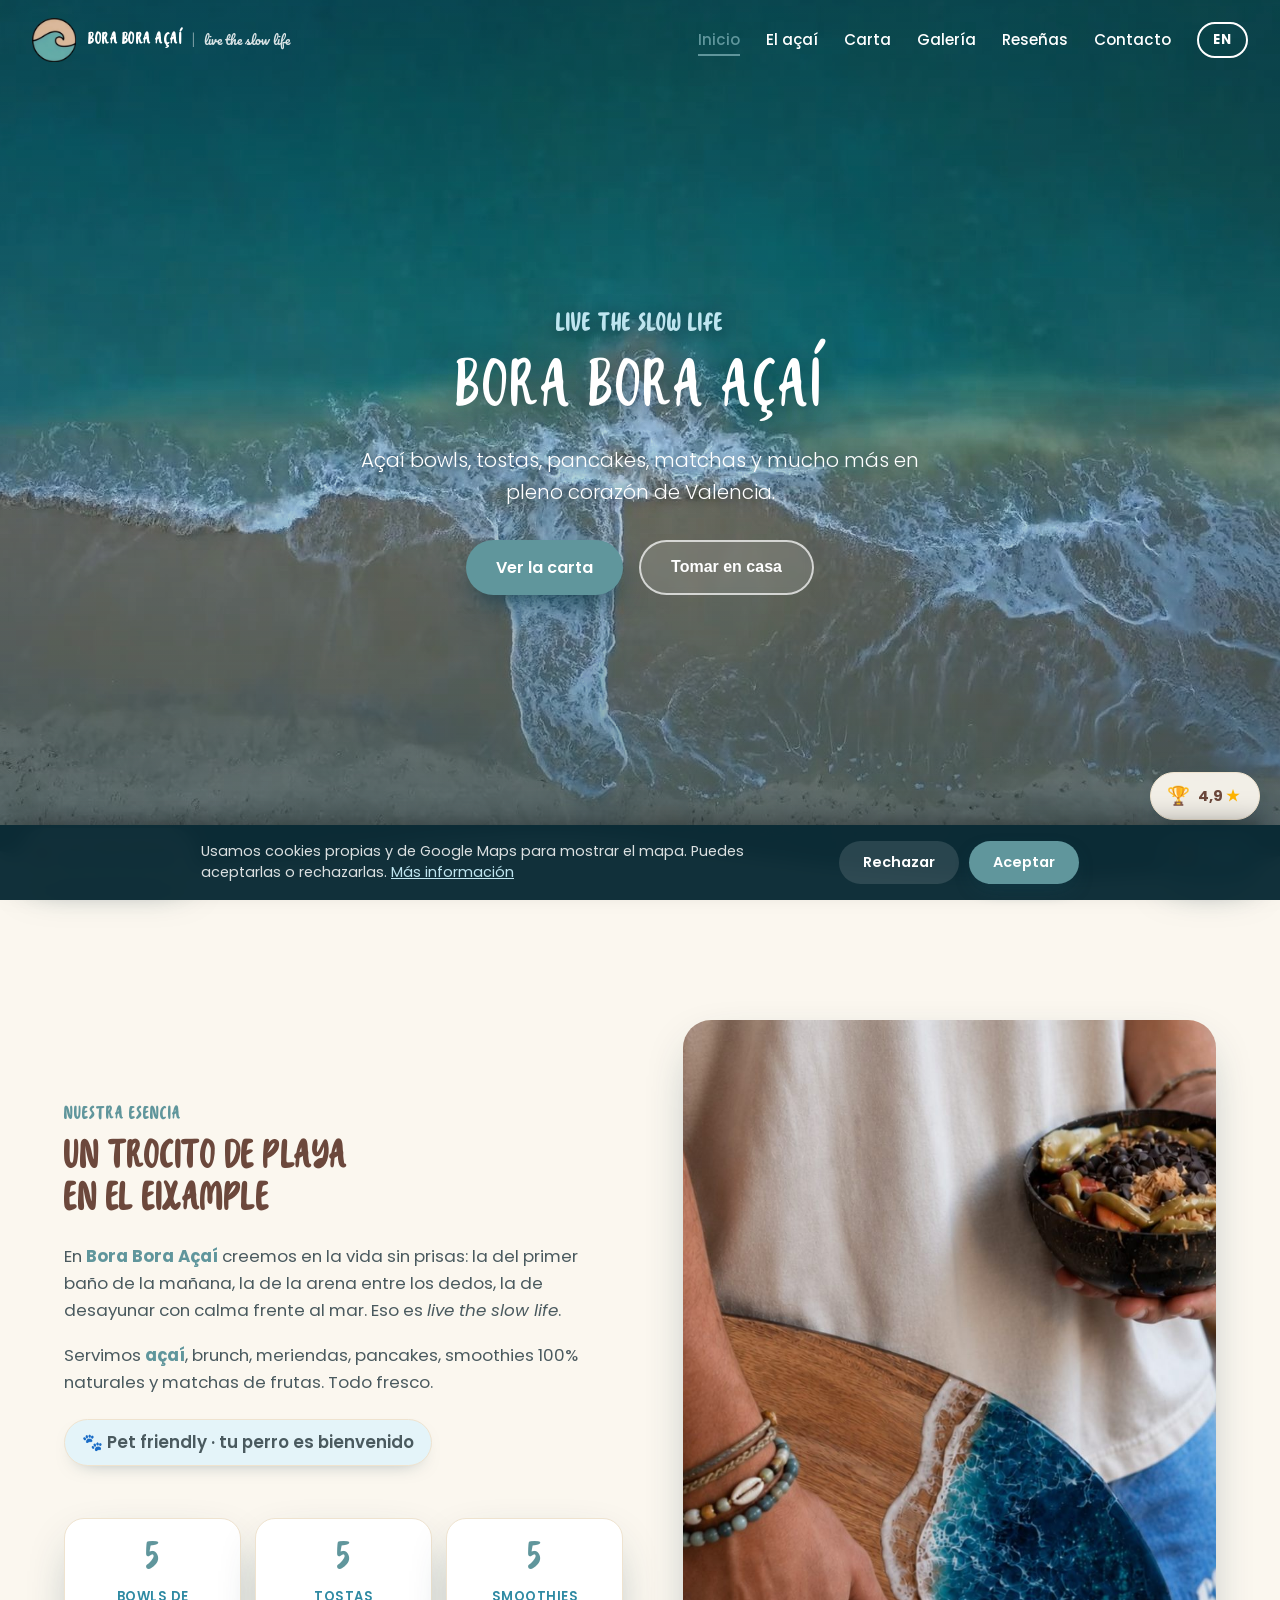
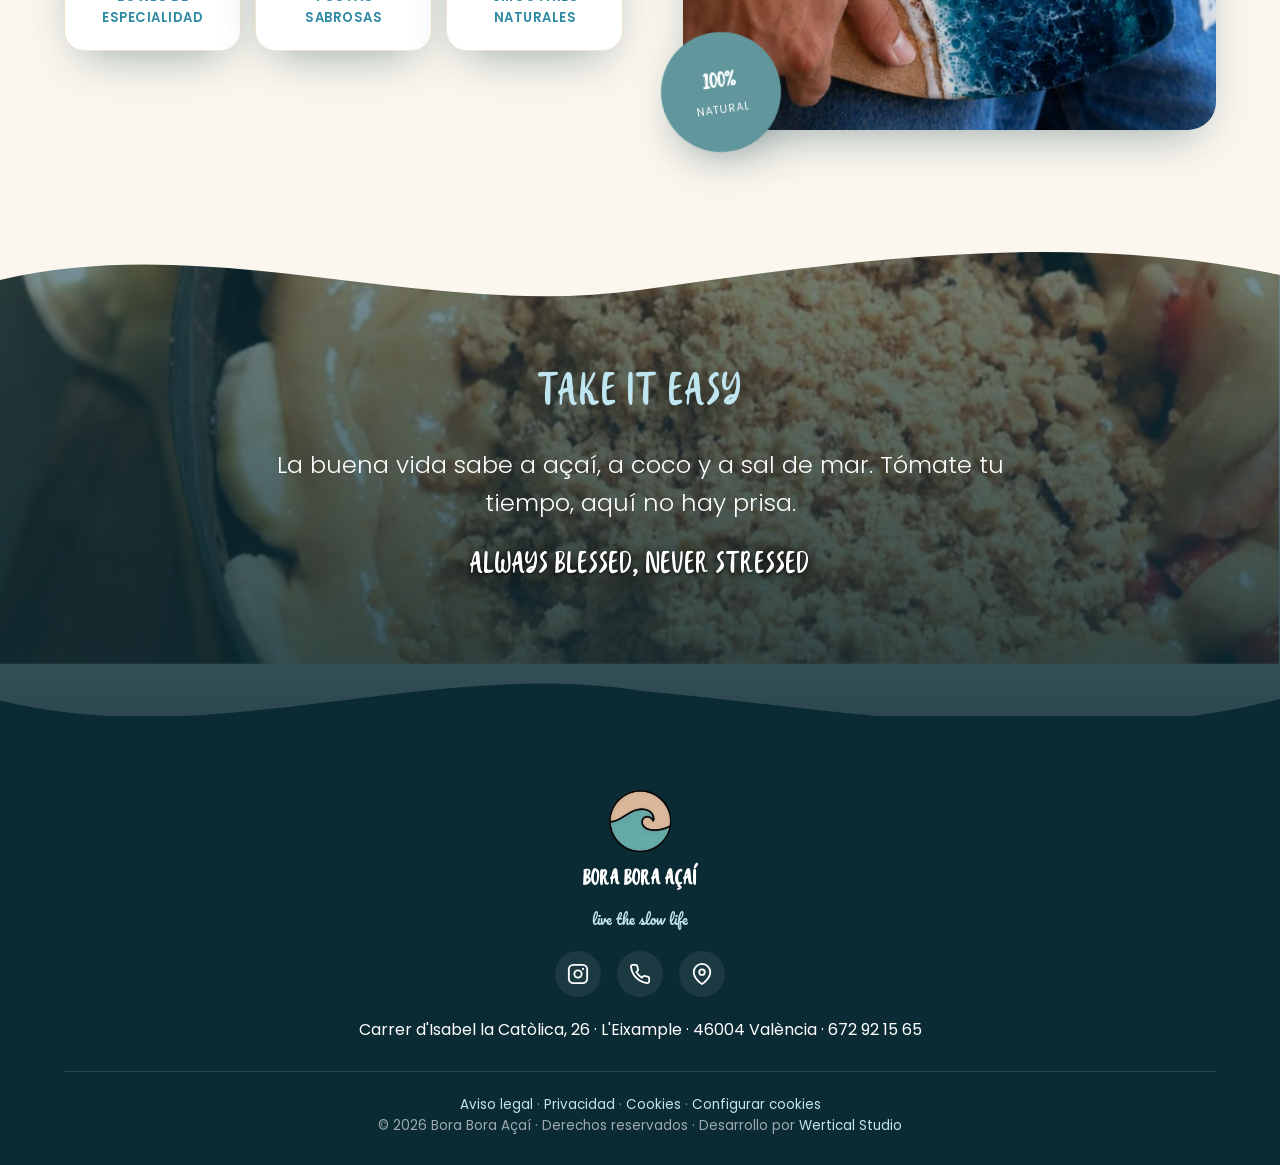
==== index.html @ 5c4fabfe "Actualizar aviso de Pan de quesito con sin gluten incluido Co-Authored-By: Claude Sonnet 5 <noreply@" ====
<!DOCTYPE html>
<html lang="es">
<head>
<meta charset="UTF-8">
<meta name="viewport" content="width=device-width, initial-scale=1.0">
<title>Bora Bora Açaí · live the slow life · València</title>
<meta name="description" content="Bora Bora Açaí, cafetería de açaí bowls y brunch en el Eixample de Valencia. Tostas, pancakes, smoothies naturales y matcha. Pet friendly. Live the slow life.">
<link rel="canonical" href="https://boraboracai.es/">
<meta name="theme-color" content="#60969c">

<!-- Favicon e iconos -->
<link rel="icon" href="favicon.ico" sizes="any">
<link rel="icon" type="image/png" sizes="32x32" href="assets/favicon-32.png">
<link rel="apple-touch-icon" href="assets/apple-touch-icon.png">
<link rel="manifest" href="site.webmanifest">

<!-- Open Graph (compartir en WhatsApp, redes, etc.) -->
<meta property="og:type" content="website">
<meta property="og:site_name" content="Bora Bora Açaí">
<meta property="og:title" content="Bora Bora Açaí · live the slow life · València">
<meta property="og:description" content="Cafetería de açaí bowls y brunch en el Eixample de Valencia. Tostas, pancakes, smoothies naturales y matcha.">
<meta property="og:url" content="https://boraboracai.es/">
<meta property="og:image" content="https://boraboracai.es/assets/hero.jpg">
<meta property="og:locale" content="es_ES">

<!-- Twitter Cards -->
<meta name="twitter:card" content="summary_large_image">
<meta name="twitter:title" content="Bora Bora Açaí · live the slow life · València">
<meta name="twitter:description" content="Cafetería de açaí bowls y brunch en el Eixample de Valencia. Tostas, pancakes, smoothies naturales y matcha.">
<meta name="twitter:image" content="https://boraboracai.es/assets/hero.jpg">

<!-- Schema LocalBusiness / Restaurant (rich results + SEO local) -->
<script type="application/ld+json">
{
  "@context": "https://schema.org",
  "@type": "Restaurant",
  "name": "Bora Bora Açaí",
  "description": "Açaí bowls premium, tostas, pancakes, smoothies y matcha en pleno Eixample de València. Live the slow life.",
  "image": "https://boraboracai.es/assets/hero.jpg",
  "logo": "https://boraboracai.es/assets/logo-bora.png",
  "url": "https://boraboracai.es/",
  "telephone": "+34672921565",
  "priceRange": "€€",
  "servesCuisine": ["Açaí", "Brunch", "Smoothies", "Healthy"],
  "acceptsReservations": false,
  "address": {
    "@type": "PostalAddress",
    "streetAddress": "Carrer d'Isabel la Catòlica, 26",
    "addressLocality": "València",
    "addressRegion": "València",
    "postalCode": "46004",
    "addressCountry": "ES"
  },
  "geo": {
    "@type": "GeoCoordinates",
    "latitude": 39.4673625,
    "longitude": -0.3694424
  },
  "openingHoursSpecification": [
    {
      "@type": "OpeningHoursSpecification",
      "dayOfWeek": ["Tuesday", "Wednesday", "Thursday", "Friday", "Saturday", "Sunday"],
      "opens": "09:30",
      "closes": "20:30"
    }
  ],
  "sameAs": ["https://www.instagram.com/boraboracaies/"]
}
</script>

<link rel="preconnect" href="https://fonts.googleapis.com">
<link rel="preconnect" href="https://fonts.gstatic.com" crossorigin>
<link href="https://fonts.googleapis.com/css2?family=Bagel+Fat+One&family=Cormorant+Garamond:wght@500;600&family=Pacifico&family=Poppins:wght@300;400;500;600;700&display=swap" rel="stylesheet">
<style>
@font-face{
  font-family:'Coastal Beach';
  src:url('assets/fonts/coastal-beach.woff2') format('woff2'),
      url('assets/fonts/coastal-beach.ttf') format('truetype');
  font-weight:400;font-style:normal;font-display:swap;
}
:root{
  --ocean:#0f3a47;
  --ocean-deep:#0a2a34;
  --sea:#2f8aa3;
  --water:#bfe6f0;
  --water-soft:#e4f4f9;
  --sand:#f6efe2;
  --sand-deep:#efe3cf;
  --cream:#fbf7ef;
  --acai:#5a2d82;
  --acai-soft:#7a4aa8;
  --coral:#ef8d80;
  --coral-deep:#e26a5c;
  --ink:#1d2b30;
  --shadow:0 18px 50px -18px rgba(15,58,71,.45);
  /* paleta extraída de las slides del açaí */
  --acai-beige:#e8e6dc;
  --acai-sand:#d8ccb4;
  --acai-cream:#e4d8c0;
  --acai-brown:#6c483c;
  --acai-tan:#d8b49c;
  --acai-teal:#60969c;
}
*{margin:0;padding:0;box-sizing:border-box}
html{scroll-behavior:smooth;scroll-padding-top:78px;overflow-x:hidden}
body{
  font-family:'Poppins',system-ui,sans-serif;
  color:var(--ink);
  background:var(--cream);
  overflow-x:hidden;
  line-height:1.6;
}
::selection{background:var(--acai-teal);color:#fff}
::-webkit-scrollbar{width:11px}
::-webkit-scrollbar-track{background:var(--water-soft)}
::-webkit-scrollbar-thumb{background:var(--sea);border-radius:10px;border:2px solid var(--water-soft)}
::-webkit-scrollbar-thumb:hover{background:var(--ocean)}

h1,h2,h3,.display{font-family:'Coastal Beach',cursive;font-weight:700;line-height:1.05;letter-spacing:.5px}
.script{font-family:'Coastal Beach',cursive;font-weight:700}
.wrap{max-width:1200px;margin:0 auto;padding:0 24px}
section{position:relative}
img{display:block;max-width:100%}

/* ---------- NAV ---------- */
nav{
  position:fixed;top:0;left:0;width:100%;z-index:1000;
  display:flex;align-items:center;justify-content:space-between;
  padding:18px 32px;transition:.4s ease;
}
nav.scrolled{
  background:rgba(251,247,239,.82);
  backdrop-filter:blur(14px);
  box-shadow:0 6px 30px -12px rgba(15,58,71,.35);
  padding:12px 32px;
}
.brand{display:flex;align-items:center;gap:12px;text-decoration:none;color:#fff;transition:.4s}
nav.scrolled .brand{color:var(--ocean)}
.brand .logo{width:44px;height:44px;flex:none;object-fit:contain}
.brand .logo-dark{display:none}
nav.scrolled .brand .logo-light{display:none}
nav.scrolled .brand .logo-dark{display:block}
.brand-txt{display:flex;flex-direction:row;align-items:center;gap:9px;line-height:1}
.brand-txt b{font-family:'Coastal Beach','Bagel Fat One',cursive;font-size:1.05rem;letter-spacing:.5px}
.brand-txt span{font-family:'Pacifico',cursive;font-size:.8rem;opacity:.85}
.brand-sep{font-style:normal;font-weight:300;opacity:.45;font-size:.95rem}
@media(max-width:560px){
  .brand-txt{flex-direction:column;align-items:flex-start;gap:1px}
  .brand-sep{display:none}
  .brand-txt span{font-size:.72rem}
}
.nav-links{display:flex;align-items:center;gap:26px;list-style:none}
.nav-links a{
  text-decoration:none;color:#fff;font-weight:500;font-size:.95rem;
  position:relative;transition:.3s;
}
nav.scrolled .nav-links a{color:var(--ocean)}
.nav-links a::after{content:"";position:absolute;left:0;bottom:-6px;width:0;height:2px;background:var(--acai-teal);transition:.3s}
.nav-links a:hover::after{width:100%}
.nav-cta{
  background:var(--acai-teal);color:#fff !important;padding:9px 20px;border-radius:30px;
  font-weight:600;box-shadow:0 8px 20px -8px var(--ocean);
}
.nav-cta::after{display:none}
.nav-cta:hover{background:var(--ocean);transform:translateY(-2px)}
.lang-btn{
  background:transparent;border:2px solid #fff;color:#fff;border-radius:30px;
  padding:6px 14px;font-weight:700;cursor:pointer;font-family:'Poppins',sans-serif;font-size:.82rem;
  letter-spacing:1px;transition:.3s;
}
nav.scrolled .lang-btn{border-color:var(--ocean);color:var(--ocean)}
.lang-btn:hover{background:var(--acai-teal);border-color:var(--acai-teal);color:#fff}
.burger{display:none;flex-direction:column;gap:5px;cursor:pointer;background:none;border:0}
.burger span{width:26px;height:3px;background:#fff;border-radius:3px;transition:.3s}
nav.scrolled .burger span{background:var(--ocean)}

/* ---------- HERO ---------- */
.hero{height:100vh;height:100svh;min-height:600px;display:flex;align-items:center;justify-content:center;text-align:center;overflow:hidden}
.hero-bg{position:absolute;inset:-10% 0;background:linear-gradient(160deg,var(--ocean),var(--ocean-deep));will-change:transform;z-index:0}
video.hero-bg{width:100%;height:120%;object-fit:cover;object-position:center}
.hero::before{content:"";position:absolute;inset:0;background:linear-gradient(180deg,rgba(15,58,71,.45) 0%,rgba(15,58,71,.15) 45%,rgba(15,58,71,.55) 100%);z-index:1}
.hero-content{position:relative;z-index:2;color:#fff;padding:0 24px;max-width:880px}
.hero-content .kicker{font-family:'Coastal Beach',cursive;font-weight:700;font-size:clamp(1.1rem,3vw,1.6rem);letter-spacing:1px;color:var(--water);text-shadow:0 2px 18px rgba(10,42,52,.6);margin-bottom:6px}
.hero-content h1{font-family:'Coastal Beach','Bagel Fat One',cursive;font-weight:400;font-size:clamp(2.4rem,6.5vw,4.4rem);letter-spacing:1px;text-shadow:0 6px 40px rgba(10,42,52,.55)}
.hero-content p.lead{font-size:clamp(1rem,2.2vw,1.25rem);font-weight:300;margin:18px auto 32px;max-width:560px;text-shadow:0 2px 12px rgba(10,42,52,.6)}
.hero-btns{display:flex;gap:16px;justify-content:center;flex-wrap:wrap}
.btn{
  display:inline-flex;align-items:center;gap:9px;text-decoration:none;font-weight:600;
  padding:15px 30px;border-radius:40px;font-size:1rem;transition:.3s;cursor:pointer;border:0;
}
.btn-primary{background:var(--acai-teal);color:#fff;box-shadow:0 14px 30px -10px var(--ocean)}
.btn-primary:hover{background:var(--ocean);transform:translateY(-3px)}
.btn-ghost{background:rgba(255,255,255,.12);color:#fff;border:2px solid rgba(255,255,255,.7);backdrop-filter:blur(4px)}
.btn-ghost:hover{background:#fff;color:var(--ocean);transform:translateY(-3px)}
.wave-divider{position:absolute;bottom:-1px;left:0;width:100%;z-index:2;line-height:0}
.wave-divider svg{width:100%;height:90px;display:block}

/* ---------- SOBRE ---------- */
.about{background:var(--cream);padding:120px 0 100px}
.about-grid{display:grid;grid-template-columns:1.05fr 1fr;gap:60px;align-items:center}
.sec-tag{display:inline-block;font-family:'Coastal Beach',cursive;font-weight:700;color:var(--acai-teal);font-size:1.15rem;letter-spacing:1px;margin-bottom:8px}
.about h2{font-size:clamp(1.7rem,4.5vw,2.5rem);color:var(--acai-brown);margin-bottom:22px}
.about p{color:#4a5a5f;margin-bottom:18px;font-size:1.05rem}
.about p strong{color:var(--acai-teal)}
.petfriendly{display:inline-flex;align-items:center;gap:8px;background:var(--water-soft);border:1px solid var(--sand-deep);color:var(--ocean);font-weight:600;font-size:.92rem;padding:9px 17px;border-radius:30px;margin-top:6px;box-shadow:0 8px 20px -14px rgba(15,58,71,.5)}
.petfriendly .paw{font-size:1.15rem}
.stats{display:flex;gap:14px;margin-top:34px;flex-wrap:wrap}
.stat{flex:1;min-width:120px;background:#fff;border-radius:20px;padding:22px 18px;text-align:center;box-shadow:var(--shadow);border:1px solid var(--sand-deep)}
.stat .num{font-family:'Coastal Beach',cursive;font-weight:700;font-size:2.4rem;color:var(--acai-teal);line-height:1}
.stat .lbl{font-size:.82rem;color:var(--sea);font-weight:600;margin-top:6px;text-transform:uppercase;letter-spacing:.5px}
.about-photo{position:relative}
.about-photo img,.about-photo video{border-radius:28px;box-shadow:var(--shadow);aspect-ratio:3/4;object-fit:cover;width:100%;display:block}
.about-photo .float-badge{
  position:absolute;bottom:-22px;left:-22px;background:var(--acai-teal);color:#fff;
  width:120px;height:120px;border-radius:50%;display:flex;flex-direction:column;align-items:center;justify-content:center;
  text-align:center;box-shadow:var(--shadow);transform:rotate(-8deg)
}
.float-badge b{font-family:'Coastal Beach',cursive;font-weight:700;font-size:1.35rem}
.float-badge span{font-size:.66rem;letter-spacing:1px;text-transform:uppercase;margin-top:2px}
/* ---------- VÍDEO (click-to-play) ---------- */
.video-facade{position:relative;cursor:pointer;overflow:hidden;display:block;width:100%;line-height:0}
.video-facade>img{display:block;width:100%}
.video-facade .vf-ov{position:absolute;inset:0;z-index:3;display:flex;flex-direction:column;align-items:center;justify-content:center;gap:12px;background:linear-gradient(180deg,rgba(15,58,71,.10),rgba(15,58,71,.48));transition:background .3s;padding:16px;text-align:center}
.video-facade:hover .vf-ov,.video-facade:focus-visible .vf-ov{background:linear-gradient(180deg,rgba(15,58,71,.20),rgba(15,58,71,.60))}
.vf-btn{width:72px;height:72px;border-radius:50%;background:rgba(255,255,255,.94);display:flex;align-items:center;justify-content:center;box-shadow:0 12px 30px -8px rgba(0,0,0,.55);transition:transform .3s}
.video-facade:hover .vf-btn{transform:scale(1.09)}
.vf-btn svg{width:26px;height:26px;margin-left:5px;fill:var(--acai-teal)}
.vf-label{color:#fff;font-family:'Coastal Beach','Poppins',sans-serif;font-weight:700;letter-spacing:1px;font-size:1.05rem;line-height:1.2;text-shadow:0 2px 12px rgba(10,42,52,.75)}
.video-facade video{display:block;width:100%;background:#000}
/* about: conservar el marco 3/4 de la foto */
.about-video{border-radius:28px;box-shadow:var(--shadow)}
.about-video>img{border-radius:28px;box-shadow:none !important}
.about-video video{border-radius:28px;aspect-ratio:3/4;object-fit:cover}
.about-video .vf-ov{border-radius:28px}
/* galería: tile de vídeo */
.grid-masonry figure.video-tile{cursor:pointer}
.grid-masonry figure.video-tile::after{display:none}
.grid-masonry figure.video-tile:hover img{transform:none}

/* ---------- PARALLAX QUOTE ---------- */
.quote{position:relative;height:54vh;min-height:400px;display:flex;align-items:center;justify-content:center;text-align:center;overflow:hidden}
.wave-top{top:0;bottom:auto;transform:scaleY(-1)}
.quote-bg{position:absolute;inset:-12% 0;background:url('assets/bowl-pb.jpg') center/cover no-repeat;z-index:0;will-change:transform}
.quote::before{content:"";position:absolute;inset:0;background:linear-gradient(180deg,rgba(15,58,71,.55),rgba(10,42,52,.86));z-index:1}
.quote-content{position:relative;z-index:2;color:#fff;max-width:820px;padding:0 24px}
.quote-content .script{font-size:clamp(1.6rem,5vw,3rem);color:var(--water);margin-bottom:14px}
.quote-content .quote-sign{font-size:clamp(1.3rem,3.6vw,2rem);margin:18px 0 0;color:#fff;text-shadow:0 2px 16px rgba(0,0,0,.9),0 1px 3px rgba(0,0,0,.6);opacity:1}
.quote-content p{font-size:clamp(1.1rem,2.4vw,1.5rem);font-weight:300}

/* ---------- CARTA ---------- */
.menu{background:var(--cream);padding:110px 0 100px}
.menu .head{text-align:center;margin-bottom:42px}
.menu h2{font-size:clamp(1.9rem,5vw,2.8rem);color:var(--acai-brown)}
.menu .head p{color:var(--acai-teal);max-width:560px;margin:14px auto 0}
.tabs{display:flex;gap:10px;justify-content:center;flex-wrap:wrap;margin-bottom:46px}
.tab{
  background:#fff;border:2px solid var(--acai-tan);color:var(--acai-brown);font-weight:600;
  padding:11px 22px;border-radius:40px;cursor:pointer;font-size:1rem;letter-spacing:.5px;transition:.25s;font-family:'Coastal Beach','Poppins',sans-serif;
}
.tab:hover{border-color:var(--acai-teal);color:var(--acai-teal)}
.tab.active{background:var(--acai-teal);border-color:var(--acai-teal);color:#fff;box-shadow:0 10px 22px -10px rgba(96,150,156,.7)}
.panel{display:none;animation:fadePanel .5s ease}
.panel.active{display:block}
@keyframes fadePanel{from{opacity:0;transform:translateY(18px)}to{opacity:1;transform:none}}

.sizebar{display:flex;gap:14px;justify-content:center;flex-wrap:wrap;margin-bottom:38px}
.size-pill{background:#fff;border-radius:18px;padding:16px 26px;text-align:center;box-shadow:var(--shadow);border:1px solid var(--sand-deep);min-width:110px}
.size-pill b{display:block;font-family:'Coastal Beach',cursive;font-weight:700;color:var(--acai-brown);font-size:1.4rem;line-height:1}
.size-pill span{display:block;font-size:.74rem;color:var(--acai-teal);font-weight:600;margin:4px 0}
.size-pill .pr{font-family:'Coastal Beach',cursive;font-weight:700;color:var(--acai-teal);font-size:1.15rem}

.cards{display:grid;grid-template-columns:repeat(auto-fill,minmax(290px,1fr));gap:24px}
.card{
  background:#fff;border-radius:22px;padding:26px;box-shadow:var(--shadow);
  border:1px solid var(--sand-deep);transition:.3s;position:relative;overflow:hidden;
}
.card::before{content:"";position:absolute;top:0;left:0;width:100%;height:5px;background:linear-gradient(90deg,var(--acai-teal),var(--acai),var(--acai-brown))}
.card:hover{transform:translateY(-8px);box-shadow:0 26px 50px -20px rgba(90,45,130,.4)}
.card h3{font-family:'Coastal Beach',cursive;font-weight:700;color:var(--acai-brown);font-size:1.5rem;margin-bottom:10px}
.card p{color:var(--acai-teal);font-size:.95rem;text-align:center}
.card .tag{display:inline-block;margin-top:14px;background:var(--acai-cream);color:var(--acai-teal);font-size:.72rem;font-weight:700;padding:5px 12px;border-radius:20px;letter-spacing:.4px;text-transform:uppercase}

.pricelist{display:grid;grid-template-columns:repeat(auto-fit,minmax(240px,1fr));gap:14px 40px;max-width:880px;margin:0 auto}
.price-row{display:flex;align-items:baseline;justify-content:space-between;gap:12px;padding:12px 4px;border-bottom:1px dashed var(--sand-deep)}
.price-row .nm{font-weight:600;color:var(--acai-brown)}
.price-row .dots{flex:1;border-bottom:2px dotted #cdd9dc;margin:0 8px;transform:translateY(-4px)}
.price-row .pr{font-family:'Coastal Beach',cursive;font-weight:700;color:var(--acai-teal);font-size:1.1rem;white-space:nowrap}
.menu-price{text-align:center;font-family:'Coastal Beach',cursive;font-weight:700;color:var(--acai-teal);font-size:1.55rem;margin:0 0 28px}
.note{text-align:center;color:var(--sea);font-size:.88rem;margin-top:26px;font-style:italic}

/* +25g Protein Drinks (apartado dentro de Bebidas) */
.protein{margin-top:42px;border-radius:26px;padding:36px 26px;text-align:center;background:linear-gradient(160deg,var(--water-soft),var(--water));border:1px solid var(--water);box-shadow:var(--shadow);scroll-margin-top:110px}
.protein-h{line-height:1;margin-bottom:24px;color:var(--ocean)}
.protein-h span{display:inline-block;font-family:'Coastal Beach',cursive;font-weight:700;font-size:2.6rem;color:var(--ocean)}
.protein-h em{display:block;font-family:'Coastal Beach',cursive;font-style:normal;font-size:2rem;color:var(--sea);margin-top:-4px}
.protein-h b{display:block;font-family:'Poppins',sans-serif;font-weight:700;letter-spacing:5px;font-size:1.05rem;color:var(--ocean);margin-top:4px}
.protein-grid{display:grid;grid-template-columns:repeat(auto-fit,minmax(220px,1fr));gap:18px;max-width:640px;margin:0 auto}
.protein-card{background:rgba(255,255,255,.72);border-radius:18px;padding:24px 20px}
.protein-card h5{font-family:'Coastal Beach',cursive;font-weight:700;color:var(--acai-brown);font-size:1.22rem;margin-bottom:6px}
.protein-card p{color:var(--acai-teal);font-size:.9rem;line-height:1.45}
.protein-card .protein-price{margin-top:10px;font-family:'Coastal Beach',cursive;font-weight:700;color:var(--ocean);font-size:1.3rem;line-height:1}
.protein-feats{margin-top:22px;font-family:'Poppins',sans-serif;font-weight:700;color:var(--ocean);text-transform:uppercase;letter-spacing:.6px;font-size:.8rem}

/* alérgenos */
.allergy-block{margin-top:56px;padding-top:40px;border-top:1px dashed var(--sand-deep)}
.allergy-block summary{list-style:none;cursor:pointer}
.allergy-block summary::-webkit-details-marker{display:none}
.allergy-h{font-family:'Coastal Beach',cursive;font-weight:700;color:var(--acai-brown);font-size:1.4rem;text-align:center;margin-bottom:4px;display:flex;align-items:center;justify-content:center;gap:8px}
.allergy-h::after{content:'▾';font-size:1rem;transition:transform .3s ease;color:var(--acai-teal)}
.allergy-block[open] .allergy-h::after{transform:rotate(180deg)}
.allergy-sub{text-align:center;color:var(--acai-teal);margin-bottom:18px;font-size:.92rem;margin-top:14px}
.allergy-wrap{overflow-x:auto;-webkit-overflow-scrolling:touch;border-radius:18px;box-shadow:var(--shadow);border:1px solid var(--sand-deep)}
.allergy-table{width:100%;min-width:760px;border-collapse:collapse;font-size:.85rem;background:#fff}
.allergy-table th{background:var(--acai-teal);color:#fff;font-weight:600;font-size:.68rem;text-transform:uppercase;letter-spacing:.3px;padding:12px 8px;text-align:center}
.allergy-table th:first-child{text-align:left;padding-left:16px}
.allergy-table td{padding:10px 8px;text-align:center;border-bottom:1px solid var(--sand-deep);color:#54646a}
.allergy-table td:first-child{text-align:left;padding-left:16px;color:var(--acai-brown);font-weight:600}
.allergy-table tbody tr:nth-child(even):not(.sec) td{background:var(--acai-cream)}
.allergy-table tr.sec td{background:var(--sea);color:#fff;font-family:'Coastal Beach',cursive;font-weight:700;font-size:1rem;text-align:left;padding:9px 16px}
.allergy-table .dot{color:var(--acai-teal);font-size:1.15rem}
.allergy-table .q{color:var(--coral-deep);font-weight:700}
.allergy-table .none{font-size:.74rem;color:var(--acai-teal);font-style:italic}
.allergy-legend{text-align:center;color:var(--acai-teal);font-size:.85rem;margin-top:16px}
.allergy-note{text-align:center;color:#566a6f;font-size:.8rem;margin-top:4px}
@media(max-width:480px){
  .allergy-table{min-width:680px;font-size:.78rem}
  .allergy-h{font-size:1.2rem}
  .allergy-table .dot{font-size:.95rem}
  .allergy-table .none{font-size:.66rem}
  .allergy-table th{font-size:.62rem;padding:10px 6px}
  .allergy-table td{padding:8px 6px}
}

/* Pop-up +25g Protein Drinks (imagen) */
.protein-pop{position:relative;width:100%;max-width:430px;text-align:center}
.protein-pop img{max-width:100%;max-height:72vh;height:auto;border-radius:22px;box-shadow:0 30px 60px -24px rgba(0,0,0,.7);display:block;margin:0 auto;cursor:pointer}
.protein-pop .order-close{top:8px;right:12px;color:#fff;text-shadow:0 2px 8px rgba(0,0,0,.5);z-index:2}
.protein-pop .btn{margin-top:16px;width:100%;justify-content:center}

.builder{background:#fff;border-radius:24px;padding:34px;box-shadow:var(--shadow);border:1px solid var(--sand-deep);margin-top:14px}
.builder h3{font-family:'Coastal Beach',cursive;font-weight:700;color:var(--acai-brown);font-size:1.6rem;text-align:center;margin-bottom:6px}
.builder .sub{text-align:center;color:var(--acai-teal);margin-bottom:24px}
.topcols{display:grid;grid-template-columns:repeat(3,1fr);gap:0 28px;max-width:760px;margin:0 auto}
.topcol h4{font-family:'Coastal Beach',cursive;font-weight:700;color:var(--acai-teal);font-size:1.05rem;text-align:center;margin-bottom:8px;padding-bottom:8px;border-bottom:2px solid var(--acai-teal)}
.topcols span{display:block;padding:7px 4px;border-bottom:1px dashed var(--sand-deep);color:#54646a;font-size:.92rem;text-align:center}
@media(max-width:640px){
  .topcols{grid-template-columns:1fr;gap:0}
  .topcol{margin-bottom:18px}
  .topcol:last-child{margin-bottom:0}
}

/* ---------- CARRUSEL CARTA ---------- */
.carousel{
  margin:0 -24px;padding:46px 0 40px;
  overflow-x:auto;overflow-y:hidden;-webkit-overflow-scrolling:touch;
  scrollbar-width:none;cursor:grab;
}
.carousel::-webkit-scrollbar{height:0;display:none}
.carousel.dragging{cursor:grabbing}
.carousel.dragging .m-card{pointer-events:none}
.carousel.static{cursor:default;overflow:visible}
.carousel.static .carousel-track{width:100%;justify-content:center;flex-wrap:wrap;gap:22px;align-items:stretch}
.carousel.static .m-card{flex:0 1 300px;display:flex;flex-direction:column;transform:none;transition:transform .3s cubic-bezier(.2,.7,.2,1),box-shadow .3s}
.carousel.static .m-card .m-body{flex:1}
.carousel.static .m-card:hover{transform:scale(1.06) !important;box-shadow:0 32px 60px -20px rgba(90,45,130,.45);z-index:3}
.carousel-track{display:flex;gap:22px;padding:0 24px;width:max-content;align-items:center}
.m-card{
  flex:0 0 clamp(200px,26vw,360px);background:#fff;border-radius:22px;overflow:hidden;
  box-shadow:var(--shadow);border:1px solid var(--sand-deep);
  transform-origin:center center;will-change:transform;
  transition:box-shadow .3s;
}
.m-card.is-center{box-shadow:0 34px 64px -22px rgba(90,45,130,.5);z-index:2}
.m-photo{
  position:relative;aspect-ratio:4/3;overflow:hidden;
  background:linear-gradient(135deg,var(--water-soft),var(--sand-deep));
  display:flex;align-items:center;justify-content:center;
}
.m-photo img{position:absolute;inset:0;width:100%;height:100%;object-fit:cover}
.m-photo-ph{font-size:2.2rem;opacity:.55;user-select:none}
.deluxe-tag{position:absolute;top:10px;left:10px;z-index:2;background:var(--acai-teal);color:#fff;font-size:.68rem;font-weight:700;padding:4px 11px;border-radius:20px;letter-spacing:.4px;text-transform:uppercase;box-shadow:0 6px 14px -4px rgba(96,150,156,.6)}
.m-body{padding:20px 22px 24px;text-align:center}
.m-body h3{font-family:'Coastal Beach',cursive;font-weight:700;color:var(--acai-brown);font-size:1.35rem;margin-bottom:8px}
.m-body p{color:var(--acai-teal);font-size:.92rem;line-height:1.5}
.m-body .tag{display:inline-block;margin-top:12px;background:var(--acai-cream);color:var(--acai-teal);font-size:.7rem;font-weight:700;padding:5px 12px;border-radius:20px;letter-spacing:.4px;text-transform:uppercase}
.m-price{margin-top:12px;font-family:'Coastal Beach',cursive;font-weight:700;color:var(--acai-teal);font-size:1.3rem}
.m-body .tag + .m-price,.m-price + .tag{margin-top:8px}
@media(max-width:480px){
  .carousel{margin:0 -16px;padding:38px 0 32px}
  .carousel-track{padding:0 16px;gap:14px}
}

/* ---------- CAFÉ DESTACADO (Nápoles) ---------- */
.coffee-note{display:flex;align-items:center;justify-content:center;gap:11px;flex-wrap:wrap;text-align:center;
  color:var(--acai-brown);max-width:600px;margin:0 auto 30px;font-size:1rem;line-height:1.45}
.coffee-note svg{width:26px;height:26px;flex:none;stroke:var(--acai-teal);fill:none;stroke-width:1.7;stroke-linecap:round;stroke-linejoin:round}
.coffee-note strong{color:var(--acai-teal);font-weight:700}

/* ---------- GALERIA ---------- */
.gallery{background:var(--acai-beige);padding:110px 0 100px}
.gallery h2{color:var(--acai-brown);text-align:center;font-size:clamp(1.9rem,5vw,2.7rem)}
.gallery .sec-tag{color:var(--water)}
.gallery .head{text-align:center;margin-bottom:44px}
.gallery .head p{color:var(--acai-teal);opacity:.95;max-width:520px;margin:12px auto 0}
.grid-masonry{columns:3;column-gap:18px}
.grid-masonry figure{break-inside:avoid;margin:0 0 18px;border-radius:18px;overflow:hidden;position:relative;cursor:pointer;box-shadow:0 20px 40px -22px rgba(0,0,0,.6)}
.grid-masonry img{width:100%;transition:.6s ease;display:block}
.grid-masonry figure.feature{column-span:all;margin-bottom:18px}
.grid-masonry figure.feature img{height:clamp(240px,34vw,440px);object-fit:cover;object-position:center}
.grid-masonry figure::after{content:"";position:absolute;inset:0;background:linear-gradient(180deg,transparent 55%,rgba(90,45,130,.55));opacity:0;transition:.4s}
.grid-masonry figure:hover img{transform:scale(1.08)}
.grid-masonry figure:hover::after{opacity:1}

/* ---------- RESEÑAS ---------- */
.reviews{background:var(--acai-beige);padding:110px 0 100px}
.reviews .head{text-align:center;margin-bottom:46px}
.reviews .head h2{font-size:clamp(1.9rem,5vw,2.7rem);color:var(--ocean)}
.reviews .head p{color:var(--sea);max-width:560px;margin:14px auto 0}
.reviews-grid{display:grid;grid-template-columns:repeat(3,1fr);gap:24px}
.review-card{
  background:#fff;border-radius:22px;padding:28px 26px;box-shadow:var(--shadow);
  border:1px solid var(--sand-deep);display:flex;flex-direction:column;gap:14px;transition:.3s;
}
.review-card:hover{transform:translateY(-8px);box-shadow:0 26px 50px -20px rgba(90,45,130,.4)}
.review-card .stars{color:#ffb400;font-size:1.15rem;letter-spacing:3px}
.review-card p{color:#54646a;font-style:italic;flex:1;font-size:.98rem}
.review-author{display:flex;align-items:center;gap:12px}
.review-author .av{width:44px;height:44px;flex:none;border-radius:50%;background:var(--acai);color:#fff;
  display:flex;align-items:center;justify-content:center;font-family:'Coastal Beach',cursive;font-weight:700;font-size:1.15rem}
.review-author .av-img{width:44px;height:44px;flex:none;border-radius:50%;object-fit:cover}
.review-author b{display:block;color:var(--ocean);font-size:.95rem}
.review-author span{font-size:.76rem;color:var(--sea);font-weight:500}
.reviews-cta{text-align:center;margin-top:40px}
@media(max-width:860px){
  .reviews-grid{grid-template-columns:1fr;max-width:460px;margin:0 auto}
}

/* ---------- CONTACTO ---------- */
.contact{background:var(--acai-beige);padding:110px 0 60px}
.contact .head{text-align:center;margin-bottom:50px}
.contact h2{font-size:clamp(1.9rem,5vw,2.7rem);color:var(--ocean)}
.contact-grid{display:grid;grid-template-columns:1fr 1fr;gap:40px}
.info-card{background:#fff;border-radius:24px;padding:34px;box-shadow:var(--shadow);border:1px solid var(--sand-deep)}
.info-item{display:flex;gap:16px;align-items:flex-start;padding:16px 0;border-bottom:1px solid var(--sand-deep)}
.info-item:last-child{border-bottom:0}
.info-item .ic{width:46px;height:46px;flex:none;border-radius:50%;background:var(--acai-cream);display:flex;align-items:center;justify-content:center;color:var(--acai-brown)}
.info-item .ic svg{width:22px;height:22px}
.info-item h4{font-family:'Poppins',sans-serif;font-weight:700;color:var(--ocean);font-size:1rem;margin-bottom:3px}
.info-item a,.info-item p{color:#54646a;text-decoration:none;font-size:.96rem}
.info-item a:link,.info-item a:visited{color:#54646a !important;-webkit-text-fill-color:#54646a}
.info-item a:hover{color:var(--acai-teal) !important;-webkit-text-fill-color:var(--acai-teal)}
.hours-head{display:flex;align-items:center;gap:12px;flex-wrap:wrap;margin-bottom:4px}
.hours{list-style:none;margin-top:6px}
.hours li{display:flex;justify-content:space-between;padding:7px 0;border-bottom:1px dashed var(--sand-deep);font-size:.94rem;color:#54646a}
.hours li:last-child{border-bottom:0}
.hours li.today{background:var(--water-soft);margin:0 -12px;padding:7px 12px;border-radius:10px;border:0;font-weight:600;color:var(--ocean)}
.hours .closed{color:var(--acai-brown);font-weight:600}
.map-wrap{position:relative;border-radius:24px;overflow:hidden;box-shadow:var(--shadow);min-height:380px;border:1px solid var(--sand-deep)}
.map-wrap iframe{width:100%;height:100%;min-height:380px;border:0;display:block}
.contact-cta{display:flex;gap:14px;flex-wrap:wrap;margin-top:24px}
.contact-cta .btn-primary{background:var(--acai-teal);box-shadow:0 14px 30px -12px var(--ocean)}
.contact-cta .btn-primary:hover{background:var(--ocean)}
.btn-acai{background:var(--acai);color:#fff}
.btn-acai:hover{background:var(--acai-soft);transform:translateY(-3px)}
.btn-ig{background:linear-gradient(45deg,#f09433 5%,#e6683c 25%,#dc2743 50%,#cc2366 75%,#bc1888 95%);color:#fff;box-shadow:0 14px 30px -12px rgba(204,35,102,.6)}
.btn-ig:hover{filter:brightness(1.07);transform:translateY(-3px)}

/* ---------- EL AÇAÍ (página única) ---------- */
.story{background:var(--acai-beige);padding:104px 0 100px;position:relative;overflow:hidden}
.acai-deco{position:absolute;z-index:0;pointer-events:none}
.acai-deco.b-brown{background:var(--acai-brown);opacity:.8}
.acai-deco.b-teal{background:var(--acai-teal);opacity:.42}
.acai-deco.leaf{opacity:.5;fill:var(--acai-teal)}
@media(max-width:1100px){.acai-deco{display:none}}
.acai-page{position:relative;z-index:1;max-width:680px;margin:0 auto;text-align:center}
.acai-eyebrow{font-family:'Coastal Beach','Cormorant Garamond',serif;font-weight:400;letter-spacing:2px;text-transform:uppercase;color:var(--acai-brown);font-size:clamp(1rem,2.4vw,1.3rem)}
.acai-title{font-family:'Coastal Beach',cursive;font-weight:700;color:var(--acai-brown);font-size:clamp(2.6rem,8vw,4.2rem);line-height:1;margin:0}
.acai-sprig{display:block;color:var(--acai-teal);width:78px;height:22px;margin:12px auto 20px;opacity:.85}
.acai-lead{max-width:600px;margin:0 auto;color:#6f6155;font-size:clamp(1rem,2.2vw,1.12rem);line-height:1.75}
.acai-lead strong,.acai-block p strong,.acai-li strong{color:var(--acai-teal);font-weight:700}
.acai-block{margin-top:62px}
.acai-block h3{font-family:'Coastal Beach','Cormorant Garamond',serif;font-weight:400;letter-spacing:1px;text-transform:uppercase;color:var(--acai-brown);font-size:clamp(1.3rem,3.5vw,1.8rem);line-height:1.2;margin-bottom:14px}
.acai-block h3 .scr{font-family:'Coastal Beach',cursive;font-weight:700;color:var(--acai-brown);text-transform:none;letter-spacing:0;font-size:1em;vertical-align:0}
.acai-block>p{max-width:600px;margin:0 auto;color:#6f6155;font-size:clamp(1rem,2.2vw,1.08rem);line-height:1.8}
.acai-benefits{display:grid;grid-template-columns:repeat(3,1fr);gap:16px;margin-top:30px}
.benefit{background:rgba(255,255,255,.4);border:1px solid rgba(108,72,60,.14);border-radius:18px;padding:24px 18px;transition:.3s}
.benefit:hover{transform:translateY(-5px);background:rgba(255,255,255,.7)}
.benefit b{display:block;color:var(--acai-brown);font-family:'Poppins',sans-serif;font-size:1.02rem;margin:10px 0 5px}
.benefit p{font-size:.92rem;line-height:1.5;color:#6f6155;margin:0}
.acai-list{display:flex;flex-direction:column;gap:15px;max-width:540px;margin:28px auto 0;text-align:left}
.acai-li{display:flex;align-items:center;gap:15px;color:#6f6155;font-size:1rem;line-height:1.45}
.acai-list .ic,.benefit .ic{flex:none}
.benefit .ic{margin:0 auto}
.ic{width:50px;height:50px;border-radius:50%;background:var(--acai-cream);display:flex;align-items:center;justify-content:center}
.ic svg{width:24px;height:24px;fill:none;stroke:var(--acai-brown);stroke-width:1.7;stroke-linecap:round;stroke-linejoin:round}
.acai-closing{margin-top:44px;font-family:'Coastal Beach',cursive;font-weight:700;color:var(--acai-brown);font-size:clamp(1.4rem,4vw,1.9rem)}
@media(max-width:680px){.acai-benefits{grid-template-columns:1fr;max-width:360px;margin-left:auto;margin-right:auto}}

/* ---------- TIPOGRAFÍA AÇAÍ EN OTRAS SECCIONES + POP-UP ---------- */
.menu h2,.gallery h2,.reviews .head h2,.contact .head h2{
  font-family:'Coastal Beach','Cormorant Garamond',serif;font-weight:400;letter-spacing:1.5px;text-transform:uppercase;color:var(--acai-brown)}
.menu h2 .scr,.gallery h2 .scr,.reviews .head h2 .scr,.contact .head h2 .scr{
  font-family:'Coastal Beach',cursive;font-weight:700;text-transform:none;letter-spacing:0;font-size:1em;vertical-align:0}
.welcome-box{background:var(--acai-beige)}
.welcome-box.order-box .sec-tag{font-family:'Coastal Beach',cursive;font-weight:700;letter-spacing:1px;text-transform:none;color:var(--acai-teal);font-size:1.15rem}
.welcome-box.order-box h3{font-family:'Cormorant Garamond',serif;font-weight:600;letter-spacing:2px;text-transform:uppercase;color:var(--acai-brown);font-size:clamp(1.4rem,4vw,1.9rem);line-height:1.25}
.welcome-box.order-box p{color:#54646a}
.welcome-box .btn-primary{background:var(--acai-teal);box-shadow:0 14px 30px -12px var(--ocean)}
.welcome-box .btn-primary:hover{background:var(--ocean)}
/* decoración botánica El açaí */
.acai-deco.leaf.brown{fill:var(--acai-brown);opacity:.3}
.acai-deco.berry{opacity:.55}

/* ---------- CÓMO LLEGAR + A UN PASEO ---------- */
.arrive,.walk{margin-top:40px}
.arrive-h{font-family:'Coastal Beach',cursive;font-weight:700;color:var(--acai-brown);font-size:clamp(1.5rem,4vw,2rem);text-align:center;margin-bottom:24px}
.arrive-grid{display:grid;grid-template-columns:repeat(4,1fr);gap:18px}
.arrive-card{background:#fff;border:1px solid var(--sand-deep);border-radius:18px;padding:24px 18px;text-align:center;box-shadow:var(--shadow);transition:.3s}
.arrive-card:hover{transform:translateY(-6px);box-shadow:0 26px 50px -22px rgba(90,45,130,.4)}
.arrive-card .ac-ic{width:54px;height:54px;border-radius:50%;background:var(--acai-cream);display:flex;align-items:center;justify-content:center;margin:0 auto 12px}
.arrive-card .ac-ic svg{width:26px;height:26px;fill:none;stroke:var(--acai-brown);stroke-width:1.7;stroke-linecap:round;stroke-linejoin:round}
.arrive-card b{display:block;color:var(--acai-teal);font-family:'Poppins',sans-serif;font-size:1rem;margin-bottom:6px}
.arrive-card p{color:#54646a;font-size:.86rem;line-height:1.45}
.walk-grid{display:flex;flex-wrap:wrap;gap:11px;justify-content:center}
.walk-chip{display:inline-flex;align-items:center;gap:7px;background:#fff;border:1px solid var(--sand-deep);border-radius:30px;padding:10px 18px;font-size:.92rem;color:var(--ocean);box-shadow:0 8px 20px -14px rgba(15,58,71,.5)}
.walk-chip b{color:var(--acai-teal);font-family:'Coastal Beach',cursive;font-weight:700;font-size:1rem}
@media(max-width:760px){.arrive-grid{grid-template-columns:repeat(2,1fr)}}
@media(max-width:430px){.arrive-grid{grid-template-columns:1fr}}

/* ---------- FOOTER ---------- */
footer{background:var(--ocean-deep);color:#fff;padding:74px 0 28px;text-align:center;position:relative}
footer .wrap{position:relative;z-index:3}
/* en INICIO la sección de encima del footer es la franja oscura "take it easy": la onda va en tono oscuro */
body[data-page="inicio"] footer .wave-top{display:none}
.wave-ini{display:none}
body[data-page="inicio"] .wave-ini{display:block;top:-55px;bottom:auto}
body[data-page="inicio"] .wave-ini svg{height:165px}
/* la carta tiene fondo crema: la onda del footer debe ir a juego (no beige) */
body[data-page="carta"] footer .wave-top path{fill:var(--cream)}
.footer-logo{display:flex;flex-direction:column;align-items:center;gap:10px;margin-bottom:18px}
.footer-logo .logo{width:62px;height:62px}
.footer-logo b{font-family:'Coastal Beach','Bagel Fat One',cursive;font-size:1.4rem}
.footer-logo span{font-family:'Pacifico',cursive;color:var(--water);font-size:.9rem}
.footer-social{display:flex;gap:16px;justify-content:center;margin:20px 0}
.footer-social a{width:46px;height:46px;border-radius:50%;background:rgba(255,255,255,.08);display:flex;align-items:center;justify-content:center;color:#fff;transition:.3s}
.footer-social a:hover{background:var(--acai-teal);transform:translateY(-4px)}
.footer-social svg{width:22px;height:22px}
.footer-bottom{border-top:1px solid rgba(255,255,255,.12);margin-top:28px;padding-top:22px;font-size:.84rem;color:rgba(255,255,255,.6)}
.footer-bottom a{color:var(--water);text-decoration:none}

/* ---------- REVEAL ---------- */
.reveal{opacity:0;transform:translateY(40px);transition:.9s cubic-bezier(.2,.7,.2,1)}
.reveal.in{opacity:1;transform:none}
.reveal.d1{transition-delay:.1s}.reveal.d2{transition-delay:.2s}.reveal.d3{transition-delay:.3s}.reveal.d4{transition-delay:.4s}

/* ---------- MODAL PEDIR A CASA (Glovo / Uber Eats) ---------- */
.order-modal{
  position:fixed;inset:0;z-index:2000;display:flex;align-items:center;justify-content:center;padding:24px;
  background:rgba(15,58,71,.55);backdrop-filter:blur(6px);
  opacity:0;visibility:hidden;transition:.3s;
}
.order-modal.show{opacity:1;visibility:visible}
.order-box{
  background:var(--cream);border-radius:26px;padding:40px 32px 32px;max-width:420px;width:100%;
  text-align:center;box-shadow:var(--shadow);position:relative;
  transform:translateY(18px) scale(.96);transition:.35s cubic-bezier(.2,.7,.2,1);
}
.order-modal.show .order-box{transform:none}
.order-close{
  position:absolute;top:14px;right:18px;background:none;border:0;font-size:1.9rem;line-height:1;
  color:var(--acai-teal);cursor:pointer;transition:.25s;
}
.order-close:hover{color:var(--acai-brown);transform:rotate(90deg)}
.order-box .sec-tag{font-size:1.15rem;margin-bottom:2px}
.order-box h3{font-family:'Coastal Beach',cursive;font-weight:700;color:var(--acai);font-size:1.6rem;margin-bottom:8px}
.order-box p{color:#54646a;font-size:.96rem;margin-bottom:26px}
.order-opts{display:flex;flex-direction:column;gap:12px}
.order-opt{
  display:flex;align-items:center;justify-content:center;gap:8px;text-decoration:none;
  font-weight:700;padding:16px 20px;border-radius:16px;font-size:1.1rem;transition:.25s;
}
.order-opt:hover{transform:translateY(-3px)}
.order-opt.glovo{background:#ffc244;color:#1d2b30;box-shadow:0 12px 26px -12px rgba(255,194,68,.95)}
.order-opt.uber{background:#06141a;color:#fff;box-shadow:0 12px 26px -12px rgba(6,20,26,.7)}
.order-opt.uber em{color:#06c167;font-style:normal}

/* ---------- BARRA DE COOKIES ---------- */
.cookie-bar{
  position:fixed;left:0;right:0;bottom:0;z-index:1800;
  display:flex;align-items:center;gap:18px;flex-wrap:wrap;justify-content:center;
  background:rgba(10,42,52,.97);backdrop-filter:blur(8px);color:#fff;
  padding:16px 24px;box-shadow:0 -10px 30px -12px rgba(0,0,0,.5);
  transform:translateY(110%);transition:transform .45s cubic-bezier(.2,.7,.2,1);
}
.cookie-bar.show{transform:none}
.cookie-bar p{font-size:.9rem;max-width:620px;color:rgba(255,255,255,.85);line-height:1.5}
.cookie-bar a{color:var(--water);text-decoration:underline}
.cookie-btns{display:flex;gap:10px;flex-wrap:wrap}
.cookie-btns button{
  border:0;border-radius:30px;padding:11px 24px;font-weight:600;cursor:pointer;
  font-family:'Poppins',sans-serif;font-size:.9rem;transition:.25s;
}
.ck-accept{background:var(--acai-teal);color:#fff;box-shadow:0 8px 20px -8px var(--ocean)}
.ck-accept:hover{background:var(--ocean);transform:translateY(-2px)}
.ck-reject{background:rgba(255,255,255,.12);color:#fff}
.ck-reject:hover{background:rgba(255,255,255,.22)}
.map-block{
  position:absolute;inset:0;display:flex;flex-direction:column;align-items:center;justify-content:center;
  gap:14px;text-align:center;padding:24px;
  background:linear-gradient(135deg,var(--water-soft),var(--sand-deep));color:var(--sea);
}
.map-block.hide{display:none}
.map-block p{font-size:.95rem;max-width:280px}

/* ---------- POP-UP BIENVENIDA (Club Bora Bora) ---------- */
.welcome-box{max-width:440px;overflow:hidden}
.welcome-box::before{content:"";position:absolute;top:0;left:0;width:100%;height:6px;background:linear-gradient(90deg,var(--acai-teal),var(--acai),var(--acai-brown))}
.stamp-grid{display:grid;grid-template-columns:repeat(5,1fr);gap:9px;max-width:280px;margin:8px auto 22px}
.stamp{
  aspect-ratio:1;border-radius:50%;display:flex;align-items:center;justify-content:center;font-size:1.15rem;
  background:var(--acai-cream);border:2px dashed var(--acai-tan);position:relative;
}
.stamp img{position:absolute;inset:0;width:100%;height:100%;object-fit:cover;border-radius:50%}
.stamp .n{position:absolute;bottom:-2px;right:-2px;font-size:.55rem;font-weight:700;color:var(--acai-teal);background:#fff;border-radius:50%;width:15px;height:15px;display:flex;align-items:center;justify-content:center;box-shadow:0 2px 6px -2px rgba(0,0,0,.3)}
.stamp.free{background:var(--acai-teal);border:2px solid var(--acai-teal);color:#fff;box-shadow:0 10px 20px -8px var(--ocean);transform:scale(1.08)}
.welcome-skip{
  display:block;margin:16px auto 0;background:none;border:0;color:var(--acai-teal);font-weight:600;cursor:pointer;
  font-family:'Poppins',sans-serif;font-size:.85rem;text-decoration:underline;transition:.2s;
}
.welcome-skip:hover{color:var(--ocean)}

/* ---------- STATUS FAB (abierto/cerrado) ---------- */
.status-fab{
  position:fixed;left:20px;bottom:20px;z-index:1500;
  display:flex;align-items:center;gap:11px;
  background:rgba(251,247,239,.92);backdrop-filter:blur(10px);
  border-radius:40px;padding:10px 20px 10px 15px;
  box-shadow:0 16px 38px -14px rgba(15,58,71,.55);
  border:1px solid var(--sand-deep);
  text-decoration:none;color:var(--ocean);
  transform:translateY(14px);opacity:0;transition:.45s cubic-bezier(.2,.7,.2,1);
}
.status-fab.ready{transform:none;opacity:1}
.status-fab:hover{transform:translateY(-3px);box-shadow:0 22px 46px -16px rgba(15,58,71,.6)}
.status-fab .dot{width:12px;height:12px;border-radius:50%;flex:none;position:relative}
.status-fab .dot::after{content:"";position:absolute;inset:-5px;border-radius:50%;border:2px solid currentColor;opacity:.5;animation:fabPulse 2.2s infinite}
@keyframes fabPulse{0%{transform:scale(.7);opacity:.6}70%{transform:scale(1.7);opacity:0}100%{opacity:0}}
.status-fab.open .dot{background:#2bb673;color:#2bb673}
.status-fab.closed .dot{background:var(--coral-deep);color:var(--coral-deep)}
.status-fab.soon .dot{background:#f0b429;color:#f0b429}
.status-fab .txt{display:flex;flex-direction:column;line-height:1.15}
.status-fab .txt b{font-family:'Poppins',sans-serif;font-size:.92rem;font-weight:700}
.status-fab.open .txt b{color:#1f8f57}
.status-fab.closed .txt b{color:var(--coral-deep)}
.status-fab.soon .txt b{color:#c98309}
.status-fab .txt small{font-size:.72rem;color:var(--sea);font-weight:500}
@media(max-width:480px){
  .status-fab{left:14px;bottom:14px;padding:8px 16px 8px 12px;gap:9px}
  .status-fab .txt b{font-size:.84rem}
  .status-fab .txt small{font-size:.66rem}
}

/* Botones flotantes (estado · 4,9 · club) SOLO en la página de inicio */
body:not([data-page="inicio"]) .status-fab,
body:not([data-page="inicio"]) .google-fab,
body:not([data-page="inicio"]) .club-fab{display:none !important}

/* ---------- CLUB FAB (hazte amigo) ---------- */
.club-fab{
  position:fixed;right:20px;bottom:20px;z-index:1500;
  display:flex;align-items:center;justify-content:center;gap:8px;box-sizing:border-box;height:48px;
  background:var(--acai-teal);color:#fff;border:0;border-radius:40px;
  padding:0 20px 0 16px;font-family:'Poppins',sans-serif;font-weight:700;font-size:.92rem;line-height:1;
  cursor:pointer;box-shadow:0 16px 38px -14px rgba(15,58,71,.6);transition:.3s;
}
.club-fab:hover{background:var(--ocean);transform:translateY(-3px);box-shadow:0 22px 46px -16px rgba(15,58,71,.65)}
.club-fab .gift{font-size:1.15rem;line-height:1;animation:clubBob 2.6s ease-in-out infinite}
@keyframes clubBob{0%,100%{transform:translateY(0)}50%{transform:translateY(-2px)}}
@media(max-width:480px){
  .club-fab{right:14px;bottom:14px;height:40px;padding:0 16px 0 13px;font-size:.84rem}
}

/* ---------- GOOGLE RATING FAB (4,9★) · mismo tamaño que el Club ---------- */
.google-fab{
  position:fixed;right:20px;bottom:80px;z-index:1500;
  display:flex;align-items:center;justify-content:center;gap:8px;box-sizing:border-box;height:48px;
  background:rgba(251,247,239,.95);backdrop-filter:blur(10px);border:1px solid var(--sand-deep);
  border-radius:40px;padding:0 20px 0 16px;
  font-family:'Poppins',sans-serif;font-weight:700;font-size:.92rem;line-height:1;color:var(--acai-brown);
  text-decoration:none;box-shadow:0 16px 38px -14px rgba(15,58,71,.6);transition:.3s;
}
.google-fab:hover{transform:translateY(-3px);box-shadow:0 22px 46px -16px rgba(15,58,71,.65)}
.google-fab .trophy{font-size:1.15rem;line-height:1}
.google-fab i{font-style:normal;color:#ffb400}
@media(max-width:480px){
  .google-fab{right:14px;bottom:62px;height:40px;padding:0 16px 0 13px;font-size:.84rem}
}

/* ---------- RESPONSIVE ---------- */
@media(max-width:900px){
  .about-grid{grid-template-columns:1fr;gap:50px}
  .about-photo{max-width:420px;margin:0 auto}
  .contact-grid{grid-template-columns:1fr}
  .grid-masonry{columns:2}
}
@media(max-width:760px){
  nav{padding:14px 20px}
  .nav-links{
    position:fixed;top:0;right:0;height:100vh;height:100svh;width:75%;max-width:320px;
    background:var(--ocean);flex-direction:column;justify-content:center;gap:26px;
    transform:translateX(100%);transition:transform .4s ease;box-shadow:-10px 0 40px rgba(0,0,0,.3);
  }
  .nav-links.open{transform:translateX(0)}
  .nav-links a,nav.scrolled .nav-links a{color:#fff;font-size:1.2rem}
  .lang-btn,nav.scrolled .lang-btn{border-color:#fff;color:#fff}
  .burger{display:flex;z-index:1001}
  .burger.open span:nth-child(1){transform:translateY(8px) rotate(45deg)}
  .burger.open span:nth-child(2){opacity:0}
  .burger.open span:nth-child(3){transform:translateY(-8px) rotate(-45deg)}
  /* secciones más compactas */
  .about{padding-top:78px;padding-bottom:68px}
  .menu,.gallery,.contact{padding-top:108px;padding-bottom:68px}
  .menu .head,.gallery .head,.contact .head{margin-bottom:28px}
  /* galería en 2 columnas y compacta para no alargar tanto el scroll */
  .grid-masonry{columns:2;column-gap:10px}
  .grid-masonry figure{margin-bottom:10px;border-radius:13px}
  .about-photo .float-badge{left:auto;right:-10px}
  /* tabs deslizables en horizontal, con margen en los bordes */
  .tabs{flex-wrap:nowrap;overflow-x:auto;justify-content:flex-start;gap:8px;
    margin-bottom:30px;padding-bottom:10px;scroll-snap-type:x proximity;
    scroll-padding-left:4px;-webkit-overflow-scrolling:touch}
  .tabs::-webkit-scrollbar{height:0}
  .tab{flex:0 0 auto;scroll-snap-align:start;padding:9px 18px;font-size:.9rem}
  /* tarjetas de la carta más juntas y a 1 columna */
  .cards{grid-template-columns:1fr;gap:14px}
  /* hero: sin zoom extra del parallax en móvil */
  .hero-bg{inset:0;background-position:center}
}
@media(max-width:480px){
  .wrap{padding:0 16px}
  .about{padding-top:58px;padding-bottom:54px}
  .menu,.gallery,.contact{padding-top:96px;padding-bottom:54px}
  .menu .head,.gallery .head,.contact .head{margin-bottom:24px}
  .sec-tag{font-size:1.1rem}
  .hero-content h1{font-size:2.1rem}
  .hero-content p.lead{font-size:1rem;margin:12px auto 24px}
  .hero-btns{gap:10px}
  .btn{padding:12px 22px;font-size:.92rem}
  .stats{gap:8px}
  .stat{min-width:0;padding:16px 8px}
  .stat .num{font-size:1.9rem}
  .stat .lbl{font-size:.66rem}
  /* carta compacta */
  .sizebar{gap:10px;margin-bottom:22px}
  .size-pill{padding:11px 15px;min-width:78px}
  .size-pill b{font-size:1.25rem}
  .size-pill .pr{font-size:1.05rem}
  .cards{gap:12px}
  .card{padding:18px 20px}
  .card h3{font-size:1.3rem;margin-bottom:7px}
  .card p{font-size:.9rem}
  .card .tag{margin-top:10px}
  .builder{padding:22px 18px}
  .topcols{gap:4px 16px}
  .topcols span{font-size:.86rem;padding:6px 2px}
  .pricelist{gap:6px 22px}
  .note{margin-top:18px}
  .info-card{padding:22px 18px}
  .info-item{padding:13px 0;gap:13px}
  .info-item .ic{width:42px;height:42px}
  .about-photo .float-badge{width:88px;height:88px}
  .float-badge b{font-size:1.05rem}
  .map-wrap,.map-wrap iframe{min-height:300px}
}
@media(prefers-reduced-motion:reduce){
  .hero-bg,.quote-bg{transform:none !important}
  .reveal{opacity:1;transform:none;transition:none}
}

/* ---------- PESTAÑAS (una sección por página) ---------- */
.page-hidden{display:none !important}
.nav-links a.active{color:var(--acai-teal)}
nav.scrolled .nav-links a.active{color:var(--acai-teal)}
.nav-links a.active::after{width:100%}
</style>
</head>
<body>

<!-- STATUS FLOTANTE ABIERTO / CERRADO -->
<a href="#contacto" class="status-fab" id="statusFab" aria-label="Horario">
  <span class="dot"></span>
  <span class="txt"><b class="st-title"></b><small class="st-sub"></small></span>
</a>

<!-- BOTÓN FLOTANTE · 4,9 ESTRELLAS EN GOOGLE -->
<a href="https://www.google.com/maps/search/?api=1&query=Bora+Bora+Aça%C3%AD+Carrer+d'Isabel+la+Cat%C3%B2lica+26+Val%C3%A8ncia" target="_blank" rel="noopener" class="google-fab" aria-label="4,9 estrellas en Google Maps">
  <span class="trophy">🏆</span><span>4,9 <i>★</i></span>
</a>

<!-- BOTÓN FLOTANTE CLUB BORA BORA -->
<button type="button" class="club-fab" id="clubFab" aria-label="Hazte amigo de Bora Bora Açaí">
  <span class="gift">🎁</span><span data-en="Club">Club</span>
</button>

<!-- POP-UP BIENVENIDA · CLUB BORA BORA -->
<div class="order-modal welcome-modal" id="welcomeModal" role="dialog" aria-modal="true" aria-hidden="true">
  <div class="order-box welcome-box">
    <button class="order-close" id="welcomeClose" aria-label="Cerrar">&times;</button>
    <span class="sec-tag" data-en="Bora Bora Club">Club Bora Bora</span>
    <h3 data-en="Become a friend of Bora Bora Açaí">Hazte amig@ de Bora Bora Açaí</h3>
    <p data-en="Sign up and when you reach <strong>9 stamps</strong> you get a <strong>free medium açaí bowl</strong> 🥥">Apúntate y cuando llegues a <strong>9 sellos</strong> te llevas un <strong>açaí bowl mediano gratis</strong> 🥥</p>
    <div class="stamp-grid">
      <span class="stamp"><img src="assets/carta/bowl-1.jpg" alt="" loading="lazy"><span class="n">1</span></span>
      <span class="stamp"><img src="assets/carta/bowl-1.jpg" alt="" loading="lazy"><span class="n">2</span></span>
      <span class="stamp"><img src="assets/carta/bowl-1.jpg" alt="" loading="lazy"><span class="n">3</span></span>
      <span class="stamp"><img src="assets/carta/bowl-1.jpg" alt="" loading="lazy"><span class="n">4</span></span>
      <span class="stamp"><img src="assets/carta/bowl-1.jpg" alt="" loading="lazy"><span class="n">5</span></span>
      <span class="stamp"><img src="assets/carta/bowl-1.jpg" alt="" loading="lazy"><span class="n">6</span></span>
      <span class="stamp"><img src="assets/carta/bowl-1.jpg" alt="" loading="lazy"><span class="n">7</span></span>
      <span class="stamp"><img src="assets/carta/bowl-1.jpg" alt="" loading="lazy"><span class="n">8</span></span>
      <span class="stamp"><img src="assets/carta/bowl-1.jpg" alt="" loading="lazy"><span class="n">9</span></span>
      <span class="stamp free">🎁</span>
    </div>
    <!-- 🔗 Cuando tengas la URL del programa, ponla en el href de abajo (y añade target="_blank" rel="noopener") -->
    <a href="https://signup.comeback.es/5274eba2/623a02c0-d213-47a1-998a-958dcb8233e0/createCustomer" target="_blank" rel="noopener" class="btn btn-primary" id="welcomeCta" style="width:100%;justify-content:center" data-en="Join the club">Únete al club</a>
    <button class="welcome-skip" id="welcomeSkip" data-en="Maybe later">Quizá más tarde</button>
  </div>
</div>

<!-- POP-UP DE BIENVENIDA · PAN DE QUESITO -->
<div class="order-modal" id="proteinModal" role="dialog" aria-modal="true" aria-hidden="true" aria-label="Pan de quesito">
  <div class="protein-pop">
    <button class="order-close" id="proteinClose" aria-label="Cerrar">&times;</button>
    <a href="#carta" id="proteinGo"><img src="assets/pan-quesito-promo.jpg" alt="Pan de quesito — Blandito, calentito, jugosito"></a>
    <a href="#carta" class="btn btn-primary" id="proteinCta" data-en="See it on the menu">Verlo en la carta</a>
  </div>
</div>

<!-- MODAL PEDIR A CASA -->
<div class="order-modal" id="orderModal" role="dialog" aria-modal="true" aria-hidden="true">
  <div class="order-box">
    <button class="order-close" id="orderClose" aria-label="Cerrar">&times;</button>
    <span class="sec-tag" data-en="take it home">para llevar</span>
    <h3 data-en="Order your açaí">Pide tu açaí</h3>
    <p data-en="Choose your favourite app and we'll bring Bora Bora to your door.">Elige tu app favorita y te llevamos Bora Bora a casa.</p>
    <div class="order-opts">
      <!-- Confirmado OK: en Glovo el local figura con el nombre del negocio anterior ("Pura Vida"), pero es la tienda correcta de Bora Bora -->
      <a href="https://glovoapp.com/en/es/valencia/stores/pura-vida-acai-colon-valencia" target="_blank" rel="noopener" class="order-opt glovo">Glovo</a>
      <a href="https://www.ubereats.com/es/store/bora-bora-acai/HkhvPa9tUQmyrx6ODB7xzg?diningMode=DELIVERY" target="_blank" rel="noopener" class="order-opt uber">Uber <em>Eats</em></a>
    </div>
  </div>
</div>

<!-- BARRA DE COOKIES -->
<div class="cookie-bar" id="cookieBar" role="dialog" aria-label="Cookies">
  <p data-en="We use our own cookies and Google Maps cookies to show the map. You can accept or reject them. <a href='cookies.html'>More info</a>">Usamos cookies propias y de Google Maps para mostrar el mapa. Puedes aceptarlas o rechazarlas. <a href="cookies.html">Más información</a></p>
  <div class="cookie-btns">
    <button type="button" class="ck-reject" id="ckReject" data-en="Reject">Rechazar</button>
    <button type="button" class="ck-accept" id="ckAccept" data-en="Accept">Aceptar</button>
  </div>
</div>

<!-- NAV -->
<nav id="nav">
  <a href="#inicio" class="brand">
    <img class="logo logo-light" src="assets/logo-bora.png" alt="Bora Bora Açaí" width="44" height="44">
    <img class="logo logo-dark" src="assets/logo-bora.png" alt="Bora Bora Açaí" width="44" height="44">
    <span class="brand-txt"><b>Bora Bora Açaí</b><i class="brand-sep">|</i><span>live the slow life</span></span>
  </a>
  <ul class="nav-links" id="navLinks">
    <li><a href="#inicio" data-en="Home">Inicio</a></li>
    <li><a href="#acai" data-en="Açaí">El açaí</a></li>
    <li><a href="#carta" data-en="Menu">Carta</a></li>
    <li><a href="#galeria" data-en="Gallery">Galería</a></li>
    <li><a href="#resenas" data-en="Reviews">Reseñas</a></li>
    <li><a href="#contacto" data-en="Contact">Contacto</a></li>
    <li><button class="lang-btn" id="langBtn">EN</button></li>
  </ul>
  <button class="burger" id="burger" aria-label="Menú"><span></span><span></span><span></span></button>
</nav>

<!-- HERO -->
<header class="hero" id="inicio" data-page="inicio">
  <video class="hero-bg" id="heroBg" autoplay muted loop playsinline preload="auto" poster="assets/hero.jpg">
    <source src="assets/hero.mp4" type="video/mp4">
  </video>
  <div class="hero-content">
    <p class="kicker">live the slow life</p>
    <h1>Bora Bora Açaí</h1>
    <p class="lead" data-en="Açaí bowls, toasts, pancakes, matchas and much more in the heart of Valencia.">Açaí bowls, tostas, pancakes, matchas y mucho más en pleno corazón de Valencia.</p>
    <div class="hero-btns">
      <a href="#carta" class="btn btn-primary" data-en="See the menu">Ver la carta</a>
      <button type="button" class="btn btn-ghost js-order" data-en="Take it home">Tomar en casa</button>
    </div>
  </div>
  <div class="wave-divider">
    <svg viewBox="0 0 1440 90" preserveAspectRatio="none"><path fill="#fbf7ef" d="M0,40 C240,90 480,0 720,30 C960,60 1200,90 1440,45 L1440,90 L0,90 Z"></path></svg>
  </div>
</header>

<!-- SOBRE -->
<section class="about" id="sobre" data-page="inicio">
  <div class="wrap about-grid">
    <div class="reveal">
      <span class="sec-tag" data-en="our essence">nuestra esencia</span>
      <h2 data-en="A little piece of<br>the beach in El Eixample">Un trocito de playa<br>en el Eixample</h2>
      <p data-en="At <strong>Bora Bora Açaí</strong> we believe in a life without rush: the first morning swim, the sand between your toes, breakfast taken slowly by the sea. That's <em>live the slow life</em>.">En <strong>Bora Bora Açaí</strong> creemos en la vida sin prisas: la del primer baño de la mañana, la de la arena entre los dedos, la de desayunar con calma frente al mar. Eso es <em>live the slow life</em>.</p>
      <p data-en="We serve <strong>açaí</strong>, brunch, afternoon snacks, pancakes, 100% natural smoothies and fruit matchas. All fresh.">Servimos <strong>açaí</strong>, brunch, meriendas, pancakes, smoothies 100% naturales y matchas de frutas. Todo fresco.</p>
      <p class="petfriendly" data-en="🐾 Pet friendly · your dog is welcome">🐾 Pet friendly · tu perro es bienvenido</p>
      <div class="stats">
        <div class="stat"><div class="num" data-target="5">0</div><div class="lbl" data-en="Signature<br>bowls">Bowls de<br>especialidad</div></div>
        <div class="stat"><div class="num" data-target="5">0</div><div class="lbl" data-en="Tasty<br>toasts">Tostas<br>sabrosas</div></div>
        <div class="stat"><div class="num" data-target="5">0</div><div class="lbl" data-en="Natural<br>smoothies">Smoothies<br>naturales</div></div>
      </div>
    </div>
    <div class="about-photo reveal d2">
      <video class="about-video" id="aboutVideo" src="assets/bora-video.mp4" poster="assets/surf-bowl.jpg" autoplay muted loop playsinline preload="auto" aria-label="Vídeo de Bora Bora Açaí"></video>
      <div class="float-badge"><b>100%</b><span data-en="natural">natural</span></div>
    </div>
  </div>
</section>

<!-- PARALLAX QUOTE -->
<section class="quote" data-page="inicio">
  <div class="quote-bg" id="quoteBg"></div>
  <div class="wave-divider wave-top">
    <svg viewBox="0 0 1440 90" preserveAspectRatio="none"><path fill="#fbf7ef" d="M0,40 C240,90 480,0 720,30 C960,60 1200,90 1440,45 L1440,90 L0,90 Z"></path></svg>
  </div>
  <div class="quote-content reveal">
    <p class="script">take it easy</p>
    <p data-en="The good life tastes of açaí, coconut and sea salt. Take your time — there's no rush here.">La buena vida sabe a açaí, a coco y a sal de mar. Tómate tu tiempo, aquí no hay prisa.</p>
    <p class="script quote-sign">always blessed, never stressed</p>
  </div>
</section>

<!-- EL AÇAÍ -->
<section class="story" id="acai" data-page="acai">
  <svg class="acai-deco leaf" style="top:5%;left:2%;width:150px;transform:rotate(-28deg)" viewBox="0 0 100 100"><path d="M50 3 C46 26 38 44 16 62 C33 49 42 37 45 25 C31 44 20 54 2 62 C25 47 37 31 45 15 C34 26 22 32 8 34 C31 23 42 13 50 3 Z"/></svg>
  <svg class="acai-deco leaf brown" style="top:9%;right:1.5%;width:168px;transform:rotate(24deg)" viewBox="0 0 100 100"><path d="M50 3 C46 26 38 44 16 62 C33 49 42 37 45 25 C31 44 20 54 2 62 C25 47 37 31 45 15 C34 26 22 32 8 34 C31 23 42 13 50 3 Z"/></svg>
  <svg class="acai-deco berry" style="top:33%;left:1.5%;width:120px" viewBox="0 0 100 124"><g><path d="M50 30 C40 16 22 13 11 19 C24 24 36 32 47 41 Z" fill="#7aa6a0"/><path d="M50 30 C60 16 78 13 89 19 C76 24 64 32 53 41 Z" fill="#7aa6a0"/><circle cx="41" cy="56" r="13" fill="#5a2d82"/><circle cx="62" cy="58" r="13" fill="#4a2569"/><circle cx="52" cy="74" r="14" fill="#5a2d82"/><circle cx="35" cy="76" r="11" fill="#4a2569"/><circle cx="69" cy="78" r="11" fill="#6a3d92"/><circle cx="50" cy="93" r="12" fill="#4a2569"/></g></svg>
  <svg class="acai-deco leaf" style="top:53%;right:1.5%;width:178px;transform:scaleX(-1) rotate(14deg)" viewBox="0 0 100 100"><path d="M50 3 C46 26 38 44 16 62 C33 49 42 37 45 25 C31 44 20 54 2 62 C25 47 37 31 45 15 C34 26 22 32 8 34 C31 23 42 13 50 3 Z"/></svg>
  <svg class="acai-deco leaf brown" style="top:73%;left:3%;width:150px;transform:rotate(205deg)" viewBox="0 0 100 100"><path d="M50 3 C46 26 38 44 16 62 C33 49 42 37 45 25 C31 44 20 54 2 62 C25 47 37 31 45 15 C34 26 22 32 8 34 C31 23 42 13 50 3 Z"/></svg>
  <svg class="acai-deco berry" style="top:85%;right:3.5%;width:132px" viewBox="0 0 100 124"><g><path d="M50 30 C40 16 22 13 11 19 C24 24 36 32 47 41 Z" fill="#7aa6a0"/><path d="M50 30 C60 16 78 13 89 19 C76 24 64 32 53 41 Z" fill="#7aa6a0"/><circle cx="41" cy="56" r="13" fill="#5a2d82"/><circle cx="62" cy="58" r="13" fill="#4a2569"/><circle cx="52" cy="74" r="14" fill="#5a2d82"/><circle cx="35" cy="76" r="11" fill="#4a2569"/><circle cx="69" cy="78" r="11" fill="#6a3d92"/><circle cx="50" cy="93" r="12" fill="#4a2569"/></g></svg>

  <div class="wrap acai-page reveal">
    <p class="acai-eyebrow" data-en="THE STORY OF">LA HISTORIA DEL</p>
    <h2 class="acai-title">açaí</h2>
    <svg class="acai-sprig" viewBox="0 0 80 24"><g fill="currentColor"><ellipse cx="30" cy="12" rx="14" ry="4" transform="rotate(-18 30 12)"/><ellipse cx="50" cy="12" rx="14" ry="4" transform="rotate(18 50 12)"/><circle cx="40" cy="12" r="2.6"/></g></svg>
    <p class="acai-lead" data-en="Açaí is the fruit of the açaí palm, native to the <strong>Amazon region of Brazil</strong>. For centuries it was an essential food for indigenous communities, who ate it for its <strong>energy, strength and connection</strong> with nature.">El açaí es el fruto de la palma de açaí, originaria de la <strong>región amazónica de Brasil</strong>. Durante siglos fue un alimento esencial para las comunidades indígenas, que lo consumían por su <strong>energía, fuerza y conexión</strong> con la naturaleza.</p>

    <div class="acai-block">
      <h3 data-en="A treasure of the <span class='scr'>Amazon</span>">Un tesoro de la <span class="scr">Amazonía</span></h3>
      <p data-en="Açaí has been part of life in the Amazon for <strong>thousands of years</strong>. Indigenous communities harvested it sustainably and saw it as a <strong>sacred and medicinal</strong> food. Over time, its nutritional power crossed borders and <strong>conquered the world</strong>.">El açaí ha sido parte de la vida en la Amazonía por <strong>miles de años</strong>. Las comunidades indígenas lo recolectaban de forma sostenible y lo consideraban un alimento <strong>sagrado y medicinal</strong>. Con el tiempo, su poder nutricional cruzó fronteras y <strong>conquistó al mundo</strong>.</p>
    </div>

    <div class="acai-block">
      <h3 data-en="Energy that <span class='scr'>nourishes</span>">Energía que <span class="scr">nutre</span></h3>
      <p data-en="Açaí is known for its high content of <strong>antioxidants</strong>, <strong>healthy fats</strong> and <strong>fibre and vitamins</strong> essential for wellbeing.">El açaí es reconocido por su alto contenido de <strong>antioxidantes</strong>, <strong>grasas saludables</strong> y <strong>fibra y vitaminas</strong> esenciales para el bienestar.</p>
      <div class="acai-benefits">
        <div class="benefit"><span class="ic"><svg viewBox="0 0 24 24"><path d="M13 3 5 13h5l-1 8 8-11h-5z"/></svg></span><b data-en="Natural energy">Energía natural</b><p data-en="It boosts your day naturally.">Te impulsa el día de forma natural.</p></div>
        <div class="benefit"><span class="ic"><svg viewBox="0 0 24 24"><path d="M12 3l7 3v5c0 4.4-3 7.6-7 9-4-1.4-7-4.6-7-9V6z"/></svg></span><b data-en="Defences">Defensas</b><p data-en="Strengthens the immune system.">Fortalece el sistema inmunológico.</p></div>
        <div class="benefit"><span class="ic"><svg viewBox="0 0 24 24"><path d="M12 19.5 4.8 12.3a4 4 0 0 1 5.6-5.7l1.6 1.5 1.6-1.5a4 4 0 0 1 5.6 5.7z"/></svg></span><b data-en="Wellbeing">Bienestar</b><p data-en="Supports physical and mental wellbeing.">Favorece el bienestar físico y mental.</p></div>
      </div>
    </div>

    <div class="acai-block">
      <h3 data-en="From the jungle to your <span class='scr'>bowl</span>">De la selva a tu <span class="scr">bowl</span></h3>
      <p data-en="Açaí is not only a superfood: it's also a driver of <strong>sustainable development</strong> for Amazon communities.">El açaí no solo es un superalimento: también es un motor de <strong>desarrollo sostenible</strong> para las comunidades amazónicas.</p>
      <div class="acai-list">
        <div class="acai-li"><span class="ic"><svg viewBox="0 0 24 24"><path d="M4 20C4 11 11 4 20 4c0 9-7 16-16 16z"/><path d="M4 20C9 14 13 11 18 9"/></svg></span><span data-en="<strong>Supports local communities</strong> and their economy."><strong>Apoya a las comunidades</strong> locales y su economía.</span></div>
        <div class="acai-li"><span class="ic"><svg viewBox="0 0 24 24"><circle cx="12" cy="12" r="9"/><path d="M3 12h18M12 3a14 14 0 0 1 0 18M12 3a14 14 0 0 0 0 18"/></svg></span><span data-en="<strong>Promotes responsible practices</strong> with the environment."><strong>Promueve prácticas responsables</strong> con el medio ambiente.</span></div>
        <div class="acai-li"><span class="ic"><svg viewBox="0 0 24 24"><path d="M12 19.5 4.8 12.3a4 4 0 0 1 5.6-5.7l1.6 1.5 1.6-1.5a4 4 0 0 1 5.6 5.7z"/></svg></span><span data-en="<strong>A more conscious future</strong> starts with small choices."><strong>Un futuro más consciente</strong> empieza con pequeñas elecciones.</span></div>
      </div>
      <p class="acai-closing" data-en="Choosing açaí is choosing wellbeing — for you and the planet.">Elegir açaí es elegir bienestar, para ti y para el planeta.</p>
    </div>
  </div>
</section>

<!-- CARTA -->
<section class="menu" id="carta" data-page="carta">
  <div class="wrap">
    <div class="head reveal">
      <h2 data-en="Our <span class='scr'>Menu</span>">Nuestra <span class="scr">Carta</span></h2>
      <p data-en="Fresh products, premium ingredients and lots of surf love in every bowl.">Productos frescos, ingredientes premium y mucho amor surfero en cada cuenco.</p>
    </div>

    <div class="tabs reveal">
      <button class="tab active" data-tab="bowls">Açaí Bowls</button>
      <button class="tab" data-tab="build" data-en="Build Your Bowl">Crea tu Bowl</button>
      <button class="tab" data-tab="tostas" data-en="Toasts">Tostas</button>
      <button class="tab" data-tab="pancakes">Pancakes</button>
      <button class="tab" data-tab="brunch">Brunch</button>
      <button class="tab" data-tab="smoothies">Smoothies</button>
      <button class="tab" data-tab="matcha">Matcha</button>
      <button class="tab" data-tab="bebidas" data-en="Drinks">Bebidas</button>
      <button class="tab" data-tab="extras" data-en="Extras">Extras</button>
    </div>

    <!-- BOWLS -->
    <!-- 📸 Para añadir foto a un producto: sustituye <div class="m-photo">...</div>
         por  <div class="m-photo"><img src="assets/TU-FOTO.jpg" alt="Nombre"></div>  -->
    <div class="panel active" id="bowls">
      <div class="sizebar">
        <div class="size-pill"><b>S</b><span data-en="size">tamaño</span><span class="pr">7,90€</span></div>
        <div class="size-pill"><b>M</b><span data-en="size">tamaño</span><span class="pr">9,90€</span></div>
        <div class="size-pill"><b>L</b><span data-en="size">tamaño</span><span class="pr">11,90€</span></div>
        <div class="size-pill"><b>XL</b><span data-en="size">tamaño</span><span class="pr">14,90€</span></div>
      </div>
      <p class="note" style="text-align:center;margin-top:18px" data-en="Deluxe edition: 1€ supplement on every size">Deluxe edition: suplemento de 1€ en cada talla</p>
      <div class="carousel" data-carousel>
        <div class="carousel-track">
          <article class="m-card"><div class="m-photo"><img src="assets/carta/bowl-1.jpg" alt="Açaí bowl Big Boss" loading="lazy"></div><div class="m-body"><h3>Big Boss</h3><p data-en="Premium açaí, banana, strawberries, blueberries, toasted granola, 100% peanut butter and paçoca.">Açaí premium, plátano, fresas, arándanos, granola tostada, crema de cacahuete 100% y paçoca.</p></div></article>
          <article class="m-card"><div class="m-photo"><img src="assets/carta/bora-bora.jpg" alt="Açaí bowl Bora Bora" loading="lazy"></div><div class="m-body"><h3>Bora Bora</h3><p data-en="Premium açaí, banana, strawberries, toasted granola, pistachio cream, paçoca and choco drops.">Açaí premium, plátano, fresas, granola tostada, crema de pistacho, paçoca y gotas de choco.</p></div></article>
          <article class="m-card"><div class="m-photo"><img src="assets/carta/nuteboom.jpg" alt="Açaí bowl Nuteboom" loading="lazy"></div><div class="m-body"><h3>Nuteboom</h3><p data-en="Premium açaí, mango, strawberries, toasted granola, Nutella and Maria biscuit.">Açaí premium, mango, fresas, granola tostada, nutella y galleta maría.</p></div></article>
          <article class="m-card"><div class="m-photo"><img src="assets/carta/tropicana.jpg" alt="Açaí bowl Tropicana" loading="lazy"></div><div class="m-body"><h3>Tropicana</h3><p data-en="Premium açaí, mango, pineapple, yogurt, toasted granola, Kinder cream and crunchy almond.">Açaí premium, mango, piña, yogurt, granola tostada, crema de Kinder y almendra crocanti.</p></div></article>
          <article class="m-card"><div class="m-photo"><span class="deluxe-tag" data-en="Deluxe">Deluxe</span><img src="assets/carta/matcha-glow.jpg" alt="Açaí bowl Deluxe Matcha Glow" loading="lazy"></div><div class="m-body"><h3>Matcha Glow</h3><p data-en="Premium açaí, strawberries, blueberries, toasted granola, Matcha tea cream and choco drops.">Açaí premium, fresas, arándanos, granola tostada, crema de té Matcha y gotas de choco.</p></div></article>
          <article class="m-card"><div class="m-photo"><span class="deluxe-tag" data-en="Deluxe">Deluxe</span><img src="assets/carta/golden-chai.jpg" alt="Açaí bowl Deluxe Golden Chai" loading="lazy"></div><div class="m-body"><h3>Golden Chai</h3><p data-en="Premium açaí, banana, blueberries, toasted granola, Chai tea cream and crunchy almond.">Açaí premium, plátano, arándanos, granola tostada, crema de té Chai y almendra crocanti.</p></div></article>
          <article class="m-card"><div class="m-photo"><span class="deluxe-tag" data-en="Deluxe">Deluxe</span><img src="assets/carta/big-boss-pro.jpg" alt="Açaí bowl Deluxe Big Boss Pro" loading="lazy"></div><div class="m-body"><h3>Big Boss Pro</h3><p data-en="Premium açaí, strawberries, banana, blueberries, toasted granola, 100% peanut butter, paçoca and 25g vanilla protein.">Açaí premium, fresas, plátano, arándanos, granola tostada, crema de cacahuete 100%, paçoca y 25g de proteína vainilla.</p></div></article>
        </div>
      </div>
    </div>

    <!-- BUILD YOUR BOWL -->
    <div class="panel" id="build">
      <div class="sizebar">
        <div class="size-pill"><b>S</b><span data-en="1 topping">1 topping</span><span class="pr">6,90€</span></div>
        <div class="size-pill"><b>M</b><span data-en="2 toppings">2 toppings</span><span class="pr">8,90€</span></div>
        <div class="size-pill"><b>L</b><span data-en="3 toppings">3 toppings</span><span class="pr">11,90€</span></div>
        <div class="size-pill"><b>XL</b><span data-en="4 toppings">4 toppings</span><span class="pr">14,90€</span></div>
      </div>
      <div class="builder reveal">
        <h3 data-en="Build Your Bowl">Crea tu Bowl</h3>
        <p class="sub" data-en="Choose your base — <strong>Açaí</strong> or <strong>Yogurt</strong> — and add your favourite toppings.">Elige tu base — <strong>Açaí</strong> o <strong>Yogurt</strong> — y añade tus toppings favoritos.</p>
        <div class="topcols">
          <div class="topcol">
            <h4 data-en="Fruits">Frutas</h4>
            <span data-en="Mango">Mango</span><span data-en="Strawberries">Fresas</span><span data-en="Blueberries">Arándanos</span><span data-en="Pineapple">Piña</span><span data-en="Banana">Plátano</span>
          </div>
          <div class="topcol">
            <h4 data-en="Crunchy toppings">Crujientes</h4>
            <span data-en="Crunchy energy">Crunchy energy</span><span data-en="Granola">Granola</span><span data-en="Maria biscuit">Galleta maría</span><span data-en="Choco chips">Choco chips</span><span data-en="Crunchy almond">Almendra crocanti</span><span data-en="Paçoca">Paçoca</span>
          </div>
          <div class="topcol">
            <h4 data-en="Creams">Cremas</h4>
            <span data-en="Peanut butter">Crema de cacahuete</span><span data-en="Nutella">Nutella</span><span data-en="Pistachio cream">Crema de pistacho</span><span data-en="Kinder cream">Crema Kinder</span><span data-en="Milk powder">Leche en polvo</span><span data-en="Condensed milk">Leche condensada</span>
          </div>
        </div>
        <p class="note" style="text-align:center;margin-top:18px" data-en="Extra topping: 0,90€">Topping extra: 0,90€</p>
      </div>
    </div>

    <!-- TOSTAS -->
    <div class="panel" id="tostas">
      <div class="carousel" data-carousel>
        <div class="carousel-track">
          <article class="m-card"><div class="m-photo"><img src="assets/carta/pavissima.jpg" alt="Tosta Protein Bloom" loading="lazy"></div><div class="m-body"><h3>Protein Bloom</h3><p data-en="Sourdough bread, hummus, turkey, avocado, tomato, cottage cheese pearls, sprout mix and olive oil.">Pan de hogaza, humus, pavo, aguacate, tomate, perlas de queso cottage, mix de brotes y aceite de oliva.</p><p class="m-price">8,90€</p></div></article>
          <article class="m-card"><div class="m-photo"><img src="assets/carta/atuna-matata.jpg" alt="Tosta Atuna Matata" loading="lazy"></div><div class="m-body"><h3>Atuna Matata</h3><p data-en="Sourdough bread, avocado, tuna, tomato, sprout mix, paprika and olive oil.">Pan de hogaza, aguacate, atún, tomate, mix de brotes, pimentón y aceite de oliva.</p><p class="m-price">9,90€</p></div></article>
          <article class="m-card"><div class="m-photo"><img src="assets/carta/la-vida-es-vegan.jpg" alt="Tosta La Vida es Vegan" loading="lazy"></div><div class="m-body"><h3>La Vida es Vegan</h3><p data-en="Sourdough bread, cottage cheese, avocado, fresh cherry tomato, sprout mix and olive oil.">Pan de hogaza, queso cottage, aguacate, tomatito natural, mix de brotes y aceite de oliva.</p><p class="m-price">8,90€</p><span class="tag" data-en="veggie">veggie</span></div></article>
          <article class="m-card"><div class="m-photo"><img src="assets/carta/energetic.jpg" alt="Tosta Energetic" loading="lazy"></div><div class="m-body"><h3>Energetic</h3><p data-en="Sourdough bread, banana, toasted granola, 100% peanut butter and choco drops.">Pan de hogaza, plátano, granola tostada, crema de cacahuete 100% y gotitas de choco.</p><p class="m-price">7,90€</p></div></article>
          <article class="m-card"><div class="m-photo"><img src="assets/carta/salmon-passion.jpg" alt="Tosta Salmon Passion" loading="lazy"></div><div class="m-body"><h3>Salmon Passion</h3><p data-en="Sourdough bread, hummus, avocado, salmon cubes, sprout mix and olive oil.">Pan de hogaza, humus, aguacate, dados de salmón, mix de brotes y aceite de oliva.</p><p class="m-price">10,90€</p></div></article>
          <article class="m-card"><div class="m-photo"><img src="assets/carta/la-tomatina.jpg" alt="Tosta La Tomatina" loading="lazy"></div><div class="m-body"><h3>La Tomatina</h3><p data-en="Sourdough bread, fresh grated tomato, extra virgin olive oil and salt.">Pan de hogaza, tomate natural rallado, aceite de oliva virgen extra y sal.</p><p class="m-price">4,90€</p></div></article>
        </div>
      </div>
    </div>

    <!-- PANCAKES -->
    <div class="panel" id="pancakes">
      <p class="menu-price" data-en="9.90€">9,90€</p>
      <div class="carousel" data-carousel>
        <div class="carousel-track">
          <article class="m-card"><div class="m-photo"><img src="assets/carta/nutellisima.jpg" alt="Pancakes Nutellisima" loading="lazy"></div><div class="m-body"><h3>Nutellisima</h3><p data-en="Banana, strawberries, Nutella and paçoca.">Banana, fresas, nutella y paçoca.</p></div></article>
          <article class="m-card"><div class="m-photo"><img src="assets/carta/boomboom.jpg" alt="Pancakes Boom Boom" loading="lazy"></div><div class="m-body"><h3>Boom Boom</h3><p data-en="Banana, blueberries, Kinder cream and chocolate chips.">Banana, arándanos, crema Kinder y chocolate chips.</p></div></article>
        </div>
      </div>
    </div>

    <!-- BRUNCH -->
    <div class="panel" id="brunch">
      <div class="cards" style="grid-template-columns:1fr;max-width:560px;margin:0 auto">
        <div class="card reveal" style="text-align:center">
          <h3>Brunch Bora Bora</h3>
          <p data-en="Toast · Pancakes<br>Coffee · Tea<br>Smoothie of the day<br>Size S açaí">Tosta · Pancakes<br>Café · Infusión<br>Smoothie del día<br>Açaí talla S</p>
          <p class="menu-price" style="margin:12px 0 0">19,90€</p>
        </div>
        <div class="card reveal" style="text-align:center">
          <h3>Brunch Bora Bora Lite</h3>
          <p data-en="Toast · Pancakes<br>Coffee · Tea<br>Size S açaí">Tosta · Pancakes<br>Café · Infusión<br>Açaí talla S</p>
          <p class="menu-price" style="margin:12px 0 0">16,90€</p>
        </div>
      </div>
      <p class="note" style="text-align:center;margin-top:18px" data-en="Matcha is a 1€ supplement.">El matcha supone un suplemento de 1€.</p>
    </div>

    <!-- SMOOTHIES -->
    <div class="panel" id="smoothies">
      <p class="menu-price" data-en="5.50€ each">5,50€ c/u</p>
      <div class="carousel" data-carousel>
        <div class="carousel-track">
          <article class="m-card"><div class="m-photo"><img src="assets/carta/revita.jpg" alt="Smoothie Revita" loading="lazy"></div><div class="m-body"><h3>Revita</h3><p data-en="Carrot, pineapple and ginger.">Zanahoria, piña y jengibre.</p></div></article>
          <article class="m-card"><div class="m-photo"><img src="assets/carta/acai-boost.jpg" alt="Smoothie Açaí Boost" loading="lazy"></div><div class="m-body"><h3>Açaí Boost</h3><p data-en="Açaí, banana and peanut butter.">Açaí, plátano y crema de cacahuete.</p></div></article>
          <article class="m-card"><div class="m-photo"><img src="assets/carta/cocoloco.jpg" alt="Smoothie Cocoloco" loading="lazy"></div><div class="m-body"><h3>Cocoloco</h3><p data-en="Coconut purée, pineapple and cinnamon.">Puré de coco, piña y canela.</p></div></article>
          <article class="m-card"><div class="m-photo"><img src="assets/carta/mambo.jpg" alt="Smoothie Mambo Mango" loading="lazy"></div><div class="m-body"><h3>Mambo Mango</h3><p data-en="Mango, pineapple and strawberries.">Mango, piña y fresas.</p></div></article>
          <article class="m-card"><div class="m-photo"><img src="assets/carta/pink-lady.jpg" alt="Smoothie Pink Lady" loading="lazy"></div><div class="m-body"><h3>Pink Lady</h3><p data-en="Banana, strawberries and blueberries.">Plátano, fresas y arándanos.</p></div></article>
        </div>
      </div>
      <p class="note" data-en="100% natural and ice-free.">100% natural y sin hielo.</p>
    </div>

    <!-- MATCHA -->
    <div class="panel" id="matcha">
      <p class="menu-price" data-en="4.90€ each">4,90€ c/u</p>
      <div class="carousel" data-carousel>
        <div class="carousel-track">
          <article class="m-card"><div class="m-photo"><img src="assets/carta/matcha-golden.jpg" alt="Golden Matcha" loading="lazy"></div><div class="m-body"><h3>Golden Matcha</h3><p data-en="Mango matcha.">Matcha de mango.</p></div></article>
          <article class="m-card"><div class="m-photo"><img src="assets/carta/matcha-coco.jpg" alt="Coco Matcha" loading="lazy"></div><div class="m-body"><h3>Coco Matcha</h3><p data-en="Matcha with coconut purée.">Matcha con puré de coco.</p></div></article>
          <article class="m-card"><div class="m-photo"><img src="assets/carta/rose.jpg" alt="Rose Matcha" loading="lazy"></div><div class="m-body"><h3>Rose Matcha</h3><p data-en="Matcha with fresh strawberry.">Matcha con fresa natural.</p></div></article>
          <article class="m-card"><div class="m-photo"><img src="assets/carta/matcha-maracuya.jpg" alt="Maracuyá Matcha" loading="lazy"></div><div class="m-body"><h3>Maracuyá Matcha</h3><p data-en="Matcha with passion fruit.">Matcha con maracuyá.</p></div></article>
        </div>
      </div>
      <p class="note" data-en="100% fruit purée, no added sugar.">100% puré de frutas sin azúcar.</p>
    </div>

    <!-- BEBIDAS -->
    <div class="panel" id="bebidas">
      <div class="protein reveal" id="protein-drinks">
        <h4 class="protein-h"><span>+25g</span> <em>protein</em> <b>DRINKS</b></h4>
        <div class="protein-grid">
          <div class="protein-card">
            <h5 data-en="Vanilla Ice Protein Latte">Vainilla Ice Protein Latte</h5>
            <p data-en="Smooth, creamy and balanced.">Suave, cremosa y equilibrada.</p>
            <p class="protein-price">4,50€</p>
          </div>
          <div class="protein-card">
            <h5 data-en="Vanilla Matcha Ice Protein Latte">Vainilla Matcha Ice Protein Latte</h5>
            <p data-en="Fresh, light and antioxidant.">Fresca, ligera y antioxidante.</p>
            <p class="protein-price">5,50€</p>
          </div>
        </div>
        <p class="protein-feats" data-en="+25g protein · low sugar · natural energy">+25g proteína · bajo en azúcar · energía natural</p>
      </div>
      <p class="coffee-note reveal"><svg viewBox="0 0 24 24"><path d="M3 10h13v3a5 5 0 0 1-5 5H8a5 5 0 0 1-5-5v-3z"/><path d="M16 11h2.5a2.5 2.5 0 0 1 0 5H16"/><path d="M6.5 3c-.6 1 .6 2 0 3M10 3c-.6 1 .6 2 0 3M13.5 3c-.6 1 .6 2 0 3"/></svg><span data-en="Coffee <strong>imported from Naples</strong> 🇮🇹 · freshly ground"><strong>Café importado de Nápoles</strong> 🇮🇹 · molido al momento</span></p>
      <div class="pricelist reveal">
        <div class="price-row"><span class="nm" data-en="Espresso">Espresso</span><span class="dots"></span><span class="pr">1,80€</span></div>
        <div class="price-row"><span class="nm" data-en="Cortado">Cortado</span><span class="dots"></span><span class="pr">2,00€</span></div>
        <div class="price-row"><span class="nm" data-en="Americano">Americano</span><span class="dots"></span><span class="pr">2,00€</span></div>
        <div class="price-row"><span class="nm" data-en="White coffee">Café con leche</span><span class="dots"></span><span class="pr">2,20€</span></div>
        <div class="price-row"><span class="nm" data-en="Latte">Latte</span><span class="dots"></span><span class="pr">3,00€</span></div>
        <div class="price-row"><span class="nm" data-en="Cappuccino">Capuccino</span><span class="dots"></span><span class="pr">3,00€</span></div>
        <div class="price-row"><span class="nm" data-en="Green tea">Té verde</span><span class="dots"></span><span class="pr">2,00€</span></div>
        <div class="price-row"><span class="nm" data-en="Camomile">Manzanilla</span><span class="dots"></span><span class="pr">2,00€</span></div>
        <div class="price-row"><span class="nm" data-en="Collagen matcha">Collagen matcha</span><span class="dots"></span><span class="pr">4,50€</span></div>
        <div class="price-row"><span class="nm" data-en="Collagen matcha vanilla">Collagen matcha vainilla</span><span class="dots"></span><span class="pr">5,00€</span></div>
        <div class="price-row"><span class="nm" data-en="Creamy toffee coffee">Creamy toffee coffee</span><span class="dots"></span><span class="pr">3,90€</span></div>
        <div class="price-row"><span class="nm" data-en="Ice latte">Ice latte</span><span class="dots"></span><span class="pr">3,90€</span></div>
        <div class="price-row"><span class="nm" data-en="Mineral water">Agua mineral</span><span class="dots"></span><span class="pr">1,50€</span></div>
      </div>
      <p class="note" style="text-align:center;margin-top:22px" data-en="Oat milk supplement: 0,30€.">Suplemento de leche de avena: 0,30€.</p>
    </div>

    <!-- EXTRAS -->
    <div class="panel" id="extras">
      <div style="max-width:320px;margin:0 auto">
        <article class="m-card">
          <div class="m-photo"><img src="assets/carta/pan-quesito.jpg" alt="Pan de quesito" loading="lazy"></div>
          <div class="m-body">
            <h3>Pan de quesito</h3>
            <p data-en="5 pieces">5 unidades</p>
            <p class="m-price">5,90€</p>
          </div>
        </article>
      </div>
      <p class="note" style="text-align:center;margin-top:18px" data-en="*Gluten free. Baked fresh to order, 10 min wait.">*Sin gluten. Horneado al momento, 10 min de espera.</p>
    </div>

    <!-- ALÉRGENOS (fijo, debajo de las categorías, plegado por defecto) -->
    <details class="allergy-block">
      <summary class="allergy-h" data-en="Allergens">Alérgenos</summary>
      <p class="allergy-sub" data-en="Açaí bowls, toasts, pancakes, smoothies, matcha and extras">Açaís, tostas, pancakes, smoothies, matcha y extras</p>
      <div class="allergy-wrap">
        <table class="allergy-table">
          <thead>
            <tr><th data-en="Allergens">Alérgenos</th><th data-en="Gluten">Gluten</th><th data-en="Milk">Leche</th><th data-en="Peanut">Cacahuete</th><th data-en="Tree nuts">Fr. cáscara</th><th data-en="Soy">Soja</th><th data-en="Egg">Huevo</th><th data-en="Fish">Pescado</th><th data-en="Sesame">Sésamo</th></tr>
          </thead>
          <tbody>
            <tr class="sec"><td colspan="9" data-en="Açaí bowls">Açaís</td></tr>
            <tr><td>Big Boss</td><td class="dot">●</td><td class="dot">●</td><td class="dot">●</td><td></td><td></td><td></td><td></td><td></td></tr>
            <tr><td>Bora Bora</td><td class="dot">●</td><td class="dot">●</td><td class="dot">●</td><td class="dot">●</td><td class="dot">●</td><td></td><td></td><td></td></tr>
            <tr><td>Nuteboom</td><td class="dot">●</td><td class="dot">●</td><td></td><td class="dot">●</td><td class="dot">●</td><td></td><td></td><td></td></tr>
            <tr><td>Tropicana</td><td class="dot">●</td><td class="dot">●</td><td></td><td class="dot">●</td><td class="dot">●</td><td></td><td></td><td></td></tr>
            <tr><td>Matcha Glow</td><td class="dot">●</td><td class="dot">●</td><td></td><td></td><td class="dot">●</td><td></td><td></td><td></td></tr>
            <tr><td>Golden Chai</td><td class="dot">●</td><td class="dot">●</td><td></td><td class="dot">●</td><td></td><td></td><td></td><td></td></tr>
            <tr><td>Big Boss Pro</td><td class="dot">●</td><td class="dot">●</td><td class="dot">●</td><td></td><td class="dot">●</td><td></td><td></td><td></td></tr>

            <tr class="sec"><td colspan="9" data-en="Toasts">Tostas</td></tr>
            <tr><td>Protein Bloom</td><td class="dot">●</td><td class="dot">●</td><td></td><td></td><td></td><td></td><td></td><td class="dot">●</td></tr>
            <tr><td>Atuna Matata</td><td class="dot">●</td><td></td><td></td><td></td><td></td><td></td><td class="dot">●</td><td></td></tr>
            <tr><td>La Vida es Vegan</td><td class="dot">●</td><td></td><td></td><td></td><td class="dot">●</td><td></td><td></td><td></td></tr>
            <tr><td>Energetic</td><td class="dot">●</td><td class="dot">●</td><td class="dot">●</td><td class="dot">●</td><td class="dot">●</td><td></td><td></td><td></td></tr>
            <tr><td>Salmon Passion</td><td class="dot">●</td><td></td><td></td><td></td><td></td><td></td><td class="dot">●</td><td class="dot">●</td></tr>
            <tr><td>La Tomatina</td><td class="dot">●</td><td></td><td></td><td></td><td></td><td></td><td></td><td></td></tr>

            <tr class="sec"><td colspan="9">Pancakes</td></tr>
            <tr><td>Nutellísima</td><td class="dot">●</td><td class="dot">●</td><td class="dot">●</td><td class="dot">●</td><td class="dot">●</td><td class="dot">●</td><td></td><td></td></tr>
            <tr><td>Boom Boom</td><td class="dot">●</td><td class="dot">●</td><td></td><td class="dot">●</td><td class="dot">●</td><td class="dot">●</td><td></td><td></td></tr>

            <tr class="sec"><td colspan="9">Smoothies</td></tr>
            <tr><td>Revita</td><td></td><td></td><td></td><td></td><td></td><td></td><td class="none" data-en="allergen-free">sin alérgenos</td><td></td></tr>
            <tr><td>Açaí Boost</td><td></td><td></td><td class="dot">●</td><td></td><td></td><td></td><td></td><td></td></tr>
            <tr><td>Cocoloco</td><td></td><td></td><td></td><td></td><td></td><td></td><td class="none" data-en="allergen-free">sin alérgenos</td><td></td></tr>
            <tr><td>Mambo Mango</td><td></td><td></td><td></td><td></td><td></td><td></td><td class="none" data-en="allergen-free">sin alérgenos</td><td></td></tr>
            <tr><td>Pink Lady</td><td></td><td></td><td></td><td></td><td></td><td></td><td class="none" data-en="allergen-free">sin alérgenos</td><td></td></tr>

            <tr class="sec"><td colspan="9">Matcha</td></tr>
            <tr><td data-en="Matchas (Golden, Coco, Rose, Passion fruit)">Matchas (Golden, Coco, Rose, Maracuyá)</td><td></td><td></td><td></td><td></td><td></td><td></td><td class="none" data-en="allergen-free">sin alérgenos</td><td></td></tr>
            <tr><td data-en="Collagen matcha (and vanilla)">Collagen matcha (y vainilla)</td><td></td><td></td><td></td><td></td><td></td><td></td><td class="none" data-en="allergen-free">sin alérgenos</td><td></td></tr>

            <tr class="sec"><td colspan="9" data-en="Extras">Extras</td></tr>
            <tr><td>Pan de quesito</td><td></td><td class="dot">●</td><td></td><td></td><td></td><td></td><td></td><td></td></tr>
          </tbody>
        </table>
      </div>
      <p class="allergy-legend" data-en="● contains">● contiene</p>
      <p class="allergy-note" data-en="Granola: gluten and dairy.">Granola: gluten y lactosa.</p>
      <p class="allergy-note" data-en="Paçoca: peanut, dairy free.">Paçoca: cacahuete, sin lácteos.</p>
      <p class="allergy-note" data-en="Pistachio and cashew creams: tree nuts, gluten and dairy free.">Cremas de pistacho y anacardos: frutos de cáscara, sin gluten ni lactosa.</p>
      <p class="allergy-note" data-en="Kinder cream: milk, hazelnut and soy, gluten free.">Crema Kinder: leche, avellana y soja, sin gluten.</p>
      <p class="allergy-note" data-en="Matcha/Chai cream: contains dairy.">Crema matcha/chai: con lactosa.</p>
      <p class="allergy-note" data-en="Milk chocolate drops: dairy and soy.">Gotas de chocolate con leche: lácteos y soja.</p>
      <p class="allergy-note" data-en="Vanilla protein (25g): may contain milk and soy.">Proteína vainilla (25g): puede contener leche y soja.</p>
      <p class="allergy-note" data-en="Toasts made with sourdough bread (gluten).">Tostas con pan de hogaza (gluten).</p>
      <p class="allergy-note" data-en="Pancakes: batter with gluten, egg and milk.">Pancakes: masa con gluten, huevo y leche.</p>
      <p class="allergy-note" data-en="Pan de quesito: gluten free.">Pan de quesito: sin gluten.</p>
    </details>

  </div>
</section>

<!-- GALERIA -->
<section class="gallery" id="galeria" data-page="galeria">
  <div class="wrap">
    <div class="head reveal">
      <h2 data-en="<span class='scr'>Bora Bora</span> Vibes"><span class="scr">Bora Bora</span> Vibes</h2>
      <p data-en="Coconut bowls, colourful matchas and lots of sun. That's how we live summer all year round.">Cuencos de coco, matchas de colores y mucho sol. Así se vive el verano todo el año.</p>
    </div>
    <div class="grid-masonry">
      <figure class="reveal feature"><img src="assets/bowls-flatlay.jpg" alt="Variedad de açaí bowls"></figure>
      <figure class="reveal video-tile">
        <div class="video-facade" data-video="assets/bora-video.mp4" role="button" tabindex="0" aria-label="Reproducir el vídeo de Bora Bora Açaí">
          <img src="assets/bora-video-poster.jpg" alt="Vídeo de Bora Bora Açaí" loading="lazy">
          <span class="vf-ov"><span class="vf-btn"><svg viewBox="0 0 24 24" aria-hidden="true"><path d="M8 5v14l11-7z"/></svg></span><span class="vf-label" data-en="Play the video">Ver vídeo</span></span>
        </div>
      </figure>
      <figure class="reveal"><img src="assets/bowl-spoon.jpg" alt="Açaí bowl en cuenco de coco con cuchara dorada" loading="lazy"></figure>
      <figure class="reveal d1"><img src="assets/matcha-rincon.jpg" alt="Matcha en el rincón con sillón colgante de Bora Bora Açaí" loading="lazy"></figure>
      <figure class="reveal d2"><img src="assets/bowl-closeup.jpg" alt="Açaí bowl con crema de cacahuete, plátano y yogur" loading="lazy"></figure>
      <figure class="reveal"><img src="assets/amigas-matcha.jpg" alt="Amigas con matchas y tostas en Bora Bora Açaí" loading="lazy"></figure>
      <figure class="reveal"><img src="assets/surf-bowl.jpg" alt="Açaí bowl con tabla de surf"></figure>
      <figure class="reveal d1"><img src="assets/pancakes-cozy.jpg" alt="Pancakes con matcha"></figure>
      <figure class="reveal d2"><img src="assets/bowl-pb.jpg" alt="Açaí bowl con crema de cacahuete"></figure>
      <figure class="reveal"><img src="assets/toast-interior.jpg" alt="Tosta de Bora Bora Açaí"></figure>
      <figure class="reveal"><img src="assets/pancakes-blue.jpg" alt="Pancakes con arándanos"></figure>
      <figure class="reveal d1"><img src="assets/toast-salmon.jpg" alt="Tosta de salmón y aguacate"></figure>
      <figure class="reveal d2"><img src="assets/bowl-qr.jpg" alt="Açaí bowl Bora Bora"></figure>
    </div>
  </div>
</section>

<!-- RESEÑAS -->
<section class="reviews" id="resenas" data-page="resenas">
  <div class="wrap">
    <div class="head reveal">
      <h2 data-en="What you say <span class='scr'>about us</span>">Lo que dicen de <span class="scr">nosotros</span></h2>
      <p data-en="Our latest 5-star reviews. Thanks for the love!">Nuestras últimas reseñas de 5 estrellas. ¡Gracias por tanto cariño!</p>
    </div>
    <div class="reviews-grid">
      <div class="review-card reveal">
        <div class="stars">★★★★★</div>
        <p data-en="“I really like this place, the food is great and very high quality, the Brunch is incredible, the staff super friendly and attentive. I loved it, I come whenever I can — 100% recommended.”">«Me gusta mucho el sitio, la comida está muy buena y de muy buena calidad, el Brunch está increíble, los trabajadores muy amables y atentos, me ha encantado, voy siempre que puedo, lo recomiendo 100%.»</p>
        <div class="review-author"><span class="av">A</span><div><b>Alvaro</b><span data-en="Review on Google">Reseña en Google</span></div></div>
      </div>
      <div class="review-card reveal d1">
        <div class="stars">★★★★★</div>
        <p data-en="“Incredible place 😍 a super beautiful, warm and cosy spot. Delicious food and a really complete menu: toasts, pancakes, matchas and more. Amazing service and pet friendly — there's always a lovely, well-behaved little dog. 10/10 recommended.”">«Increíble lugar 😍 spot súper hermoso, cálido y cómodo. La comida riquísima y la carta súper completa: tostas, pancakes, matchas y más. La atención increíble y son pet friendly, siempre hay una perrita que es hermosa y se porta muy bien. Recomiendo 10/10.»</p>
        <div class="review-author"><span class="av">V</span><div><b>Valen B.</b><span data-en="Review on Google">Reseña en Google</span></div></div>
      </div>
      <div class="review-card reveal d2">
        <div class="stars">★★★★★</div>
        <p data-en="“Incredible experience! From the moment you walk in the service is great, they explain everything in detail and the place is wonderful. The food is exquisite! I tried the ‘Combi Completa’ açaí combo and it's amazing. I also recommend the chai tea 🙂 I'll definitely be back! 🫶🏼”">«¡Experiencia increíble! Desde que entras la atención es buenísima, te explican todo al detalle y el lugar es maravilloso. ¡La comida exquisita! Probé la combinación de Açaí “Combi Completa” y es atómica. También recomiendo el té chai 🙂 ¡Sin duda volveré! 🫶🏼»</p>
        <div class="review-author"><span class="av">R</span><div><b>Rosario G.</b><span data-en="Review on Google">Reseña en Google</span></div></div>
      </div>
    </div>
    <div class="reviews-cta reveal">
      <a href="https://www.google.com/maps/search/?api=1&query=Bora+Bora+Aça%C3%AD+Carrer+d'Isabel+la+Cat%C3%B2lica+26+Val%C3%A8ncia" target="_blank" rel="noopener" class="btn btn-primary" data-en="See all reviews on Google">Ver todas en Google</a>
    </div>
  </div>
</section>

<!-- CONTACTO -->
<section class="contact" id="contacto" data-page="contacto">
  <div class="wrap">
    <div class="head reveal">
      <h2 data-en="See you <span class='scr'>soon</span>">Te <span class="scr">esperamos</span></h2>
    </div>
    <div class="contact-grid">
      <div class="info-card reveal">
        <div class="info-item">
          <div class="ic"><svg viewBox="0 0 24 24" fill="none" stroke="currentColor" stroke-width="2"><path d="M21 10c0 7-9 13-9 13s-9-6-9-13a9 9 0 0118 0z"/><circle cx="12" cy="10" r="3"/></svg></div>
          <div><h4 data-en="Where we are">Dónde estamos</h4><a href="https://www.google.com/maps/search/?api=1&query=Bora+Bora+Aça%C3%AD+Carrer+d'Isabel+la+Cat%C3%B2lica+26+Val%C3%A8ncia" target="_blank" rel="noopener">Carrer d'Isabel la Catòlica, 26<br>L'Eixample, 46004 València</a></div>
        </div>
        <div class="info-item">
          <div class="ic"><svg viewBox="0 0 24 24" fill="none" stroke="currentColor" stroke-width="2"><path d="M22 16.92v3a2 2 0 01-2.18 2 19.79 19.79 0 01-8.63-3.07 19.5 19.5 0 01-6-6 19.79 19.79 0 01-3.07-8.67A2 2 0 014.11 2h3a2 2 0 012 1.72c.13.96.36 1.9.7 2.81a2 2 0 01-.45 2.11L8.09 9.91a16 16 0 006 6l1.27-1.27a2 2 0 012.11-.45c.91.34 1.85.57 2.81.7A2 2 0 0122 16.92z"/></svg></div>
          <div><h4 data-en="Call us">Llámanos</h4><a href="tel:672921565">672 92 15 65</a></div>
        </div>
        <div class="info-item">
          <div class="ic"><svg viewBox="0 0 24 24" fill="none" stroke="currentColor" stroke-width="2"><rect x="2" y="2" width="20" height="20" rx="5"/><circle cx="12" cy="12" r="4"/><circle cx="17.5" cy="6.5" r="1.2" fill="currentColor" stroke="none"/></svg></div>
          <div><h4>Instagram</h4><a href="https://www.instagram.com/boraboracaies/" target="_blank" rel="noopener">@boraboracaies</a></div>
        </div>
        <div class="info-item">
          <div class="ic"><svg viewBox="0 0 24 24" fill="none" stroke="currentColor" stroke-width="2"><circle cx="12" cy="12" r="9"/><path d="M12 7v5l3 2"/></svg></div>
          <div style="width:100%">
            <h4 data-en="Opening hours">Horario</h4>
            <ul class="hours" id="hours">
              <li data-day="1"><span data-en="Monday">Lunes</span><span class="closed" data-en="Closed">Cerrado</span></li>
              <li data-day="2"><span data-en="Tuesday">Martes</span><span>9:30 – 20:30</span></li>
              <li data-day="3"><span data-en="Wednesday">Miércoles</span><span>9:30 – 20:30</span></li>
              <li data-day="4"><span data-en="Thursday">Jueves</span><span>9:30 – 20:30</span></li>
              <li data-day="5"><span data-en="Friday">Viernes</span><span>9:30 – 20:30</span></li>
              <li data-day="6"><span data-en="Saturday">Sábado</span><span>9:30 – 20:30</span></li>
              <li data-day="0"><span data-en="Sunday">Domingo</span><span>9:30 – 20:30</span></li>
            </ul>
          </div>
        </div>
        <div class="contact-cta">
          <button type="button" class="btn btn-primary js-order" data-en="Take it home">Tomar en casa</button>
          <a href="https://www.instagram.com/boraboracaies/" target="_blank" rel="noopener" class="btn btn-ig"><svg viewBox="0 0 24 24" fill="none" stroke="currentColor" stroke-width="2" style="width:20px;height:20px"><rect x="2" y="2" width="20" height="20" rx="5"/><circle cx="12" cy="12" r="4"/><circle cx="17.5" cy="6.5" r="1.2" fill="currentColor" stroke="none"/></svg><span data-en="Follow us">Síguenos</span></a>
        </div>
      </div>
      <div class="map-wrap reveal d1">
        <iframe title="Mapa Bora Bora Açaí" loading="lazy" referrerpolicy="no-referrer-when-downgrade"
          data-src="https://www.google.com/maps?q=Bora%20Bora%20Aça%C3%AD%2C%20Carrer%20d'Isabel%20la%20Cat%C3%B2lica%2026%2C%2046004%20Val%C3%A8ncia&output=embed"></iframe>
        <div class="map-block" id="mapBlock">
          <p data-en="Enable Google Maps cookies to see the map here.">Activa las cookies de Google Maps para ver el mapa aquí.</p>
          <button type="button" class="btn btn-acai" id="mapEnable" data-en="Accept cookies">Aceptar cookies</button>
        </div>
      </div>
    </div>

    <!-- 🚇 CÓMO LLEGAR (ajusta líneas/parkings si hace falta) -->
    <div class="arrive reveal">
      <h3 class="arrive-h" data-en="Getting here">Cómo llegar</h3>
      <div class="arrive-grid">
        <div class="arrive-card">
          <span class="ac-ic"><svg viewBox="0 0 24 24"><rect x="5" y="3" width="14" height="13" rx="3"/><path d="M5 11h14"/><circle cx="9" cy="13.5" r="1"/><circle cx="15" cy="13.5" r="1"/><path d="M8 16l-2 4M16 16l2 4"/></svg></span>
          <b>Metro</b>
          <p data-en="Xàtiva &amp; Colón (L3·L5·L7·L9) — 6–8 min walk">Xàtiva y Colón (L3·L5·L7·L9) · 6–8 min andando</p>
        </div>
        <div class="arrive-card">
          <span class="ac-ic"><svg viewBox="0 0 24 24"><rect x="4" y="4" width="16" height="12" rx="2.5"/><path d="M4 11h16"/><circle cx="8" cy="19" r="1.5"/><circle cx="16" cy="19" r="1.5"/><path d="M7 16v2M17 16v2"/></svg></span>
          <b>Bus EMT</b>
          <p data-en="Lines 6, 8, 10, 13, 14, 19, 28, 35, 40, 71, 81, 92, 93, C1 &amp; C2 within 15 min">Líneas 6, 8, 10, 13, 14, 19, 28, 35, 40, 71, 81, 92, 93, C1 y C2 a menos de 15 min</p>
        </div>
        <div class="arrive-card">
          <span class="ac-ic"><svg viewBox="0 0 24 24"><rect x="4" y="4" width="16" height="16" rx="3"/><path d="M9.5 16V8H13a2.5 2.5 0 0 1 0 5H9.5"/></svg></span>
          <b data-en="Parking">Parking</b>
          <p data-en="SABA North Station · Parking Bailén — 4–6 min">SABA Estació del Nord · Parking Bailén · 4–6 min</p>
        </div>
        <div class="arrive-card">
          <span class="ac-ic"><svg viewBox="0 0 24 24"><circle cx="6" cy="17" r="3.2"/><circle cx="18" cy="17" r="3.2"/><path d="M6 17l4.5-7H15M9 10h4l2.5 7"/></svg></span>
          <b>Valenbisi</b>
          <p data-en="Stations on Gran Via and Isabel la Catòlica">Estaciones en Gran Via e Isabel la Catòlica</p>
        </div>
      </div>
    </div>

  </div>
</section>

<!-- FOOTER -->
<footer>
  <div class="wave-divider wave-top">
    <svg viewBox="0 0 1440 90" preserveAspectRatio="none"><path fill="#e8e6dc" d="M0,40 C240,90 480,0 720,30 C960,60 1200,90 1440,45 L1440,90 L0,90 Z"></path></svg>
  </div>
  <div class="wave-divider wave-ini">
    <svg viewBox="0 0 1440 200" preserveAspectRatio="none"><path fill="#0a2a34" d="M0,48 C240,112 480,-4 720,36 C960,60 1200,112 1440,46 L1440,200 L0,200 Z"></path></svg>
  </div>
  <div class="wrap">
    <div class="footer-logo">
      <img class="logo" src="assets/logo-bora.png" alt="Bora Bora Açaí" width="62" height="62">
      <b>Bora Bora Açaí</b>
      <span>live the slow life</span>
    </div>
    <div class="footer-social">
      <a href="https://www.instagram.com/boraboracaies/" target="_blank" rel="noopener" aria-label="Instagram"><svg viewBox="0 0 24 24" fill="none" stroke="currentColor" stroke-width="2"><rect x="2" y="2" width="20" height="20" rx="5"/><circle cx="12" cy="12" r="4"/><circle cx="17.5" cy="6.5" r="1.2" fill="currentColor" stroke="none"/></svg></a>
      <a href="tel:672921565" aria-label="Teléfono"><svg viewBox="0 0 24 24" fill="none" stroke="currentColor" stroke-width="2"><path d="M22 16.92v3a2 2 0 01-2.18 2 19.79 19.79 0 01-8.63-3.07 19.5 19.5 0 01-6-6 19.79 19.79 0 01-3.07-8.67A2 2 0 014.11 2h3a2 2 0 012 1.72c.13.96.36 1.9.7 2.81a2 2 0 01-.45 2.11L8.09 9.91a16 16 0 006 6l1.27-1.27a2 2 0 012.11-.45c.91.34 1.85.57 2.81.7A2 2 0 0122 16.92z"/></svg></a>
      <a href="https://www.google.com/maps/search/?api=1&query=Bora+Bora+Aça%C3%AD+Carrer+d'Isabel+la+Cat%C3%B2lica+26+Val%C3%A8ncia" target="_blank" rel="noopener" aria-label="Ubicación"><svg viewBox="0 0 24 24" fill="none" stroke="currentColor" stroke-width="2"><path d="M21 10c0 7-9 13-9 13s-9-6-9-13a9 9 0 0118 0z"/><circle cx="12" cy="10" r="3"/></svg></a>
    </div>
    <p>Carrer d'Isabel la Catòlica, 26 · L'Eixample · 46004 València · 672 92 15 65</p>
    <div class="footer-bottom">
      <p><a href="aviso-legal.html" data-en="Legal notice">Aviso legal</a> · <a href="privacidad.html" data-en="Privacy">Privacidad</a> · <a href="cookies.html" data-en="Cookies">Cookies</a> · <a href="#" id="cookieConfig" data-en="Cookie settings">Configurar cookies</a></p>
      <p>© <span id="year"></span> Bora Bora Açaí · <span data-en="Rights reserved">Derechos reservados</span> · <span data-en="Developed by">Desarrollo por</span> <a href="https://werticalstudio.com" target="_blank" rel="noopener">Wertical Studio</a></p>
    </div>
  </div>
</footer>

<script>
document.getElementById('year').textContent = new Date().getFullYear();

// nav scroll state
const nav = document.getElementById('nav');
window.addEventListener('scroll', () => {
  // en Inicio el nav se vuelve sólido al bajar; en el resto de pestañas siempre sólido
  if (document.body.dataset.page === 'inicio') nav.classList.toggle('scrolled', window.scrollY > 60);
}, {passive:true});

// burger menu
const burger = document.getElementById('burger');
const navLinks = document.getElementById('navLinks');
burger.addEventListener('click', () => {
  burger.classList.toggle('open');
  navLinks.classList.toggle('open');
});
navLinks.querySelectorAll('a').forEach(a => a.addEventListener('click', () => {
  burger.classList.remove('open'); navLinks.classList.remove('open');
}));

// tabs
const tabs = document.querySelectorAll('.tab');
const panels = document.querySelectorAll('.panel');
tabs.forEach(tab => tab.addEventListener('click', () => {
  tabs.forEach(t => t.classList.remove('active'));
  panels.forEach(p => p.classList.remove('active'));
  tab.classList.add('active');
  const panel = document.getElementById(tab.dataset.tab);
  panel.classList.add('active');
  panel.querySelectorAll('.reveal').forEach(el => el.classList.add('in'));
  if (typeof carRecalcs !== 'undefined') carRecalcs.forEach(f => f());
}));

// highlight today's hours
const todayIdx = new Date().getDay();
const todayLi = document.querySelector('#hours li[data-day="'+todayIdx+'"]');
if (todayLi) todayLi.classList.add('today');

// ---------- LANGUAGE ES / EN ----------
const langBtn = document.getElementById('langBtn');
let lang = 'es';
function applyLangTo(root, l){
  root.querySelectorAll('[data-en]').forEach(el => {
    if (el.dataset.es === undefined) el.dataset.es = el.innerHTML;
    el.innerHTML = (l === 'en') ? el.dataset.en : el.dataset.es;
  });
}
function applyLang(l){
  applyLangTo(document, l);
  document.documentElement.lang = l;
  langBtn.textContent = (l === 'en') ? 'ES' : 'EN';
  lang = l;
  renderStatus(l);
}
langBtn.addEventListener('click', () => applyLang(lang === 'es' ? 'en' : 'es'));

// ---------- ESTADO ABIERTO / CERRADO ----------
// minutos desde medianoche; [apertura, cierre] o null = cerrado
const schedule = {
  0:[570,1230], // Domingo  9:30–20:30
  1:null,       // Lunes    cerrado
  2:[570,1230], // Martes
  3:[570,1230], // Miércoles
  4:[570,1230], // Jueves
  5:[570,1230], // Viernes
  6:[570,1230]  // Sábado
};
const dayNames = {
  es:['el domingo','el lunes','el martes','el miércoles','el jueves','el viernes','el sábado'],
  en:['Sunday','Monday','Tuesday','Wednesday','Thursday','Friday','Saturday']
};
const fmtHM = m => Math.floor(m/60) + ':' + (m%60<10?'0':'') + (m%60);
const statusFab = document.getElementById('statusFab');
function renderStatus(l){
  const now = new Date();
  const day = now.getDay();
  const mins = now.getHours()*60 + now.getMinutes();
  const today = schedule[day];
  const isOpen = !!today && mins >= today[0] && mins < today[1];
  let soon = false;          // abre/cierra en menos de 1h → aviso ámbar
  let title, sub;
  if (isOpen){
    soon = (today[1] - mins) <= 60;
    title = soon ? (l === 'en' ? 'Closing soon' : 'Cierra pronto') : (l === 'en' ? 'Open now' : 'Abierto ahora');
    sub   = (l === 'en') ? 'Closes at ' + fmtHM(today[1]) : 'Cierra a las ' + fmtHM(today[1]);
  } else {
    let d = day, addDays = 0, openMin = null;
    if (today && mins < today[0]){ openMin = today[0]; }       // abre hoy más tarde
    else {
      for (let i = 1; i <= 7; i++){
        const nd = (day + i) % 7;
        if (schedule[nd]){ addDays = i; openMin = schedule[nd][0]; d = nd; break; }
      }
    }
    if (addDays === 0) soon = (openMin - mins) <= 60;          // abre hoy en menos de 1h
    title = soon ? (l === 'en' ? 'Opening soon' : 'Abre pronto') : (l === 'en' ? 'Closed now' : 'Cerrado ahora');
    if (addDays === 0)       sub = (l === 'en') ? 'Opens today at ' + fmtHM(openMin)     : 'Abre hoy a las ' + fmtHM(openMin);
    else if (addDays === 1)  sub = (l === 'en') ? 'Opens tomorrow at ' + fmtHM(openMin)  : 'Abre mañana a las ' + fmtHM(openMin);
    else                     sub = (l === 'en') ? 'Opens ' + dayNames.en[d] + ' at ' + fmtHM(openMin) : 'Abre ' + dayNames.es[d] + ' a las ' + fmtHM(openMin);
  }
  statusFab.classList.toggle('open', isOpen && !soon);
  statusFab.classList.toggle('closed', !isOpen && !soon);
  statusFab.classList.toggle('soon', soon);
  statusFab.querySelector('.st-title').textContent = title;
  statusFab.querySelector('.st-sub').textContent = sub;
  statusFab.classList.add('ready');
}
renderStatus(lang);
setInterval(() => renderStatus(lang), 60000);

// ---------- MODAL PEDIR A CASA (Glovo / Uber Eats) ----------
const orderModal = document.getElementById('orderModal');
const orderClose = document.getElementById('orderClose');
function openOrder(){ orderModal.classList.add('show'); orderModal.setAttribute('aria-hidden','false'); }
function closeOrder(){ orderModal.classList.remove('show'); orderModal.setAttribute('aria-hidden','true'); }
document.querySelectorAll('.js-order').forEach(b => b.addEventListener('click', openOrder));
orderClose.addEventListener('click', closeOrder);
orderModal.addEventListener('click', e => { if (e.target === orderModal) closeOrder(); });
document.addEventListener('keydown', e => { if (e.key === 'Escape' && orderModal.classList.contains('show')) closeOrder(); });

// ---------- POP-UP BIENVENIDA (Club Bora Bora) ----------
const welcomeModal = document.getElementById('welcomeModal');
const closeWelcome = () => { welcomeModal.classList.remove('show'); welcomeModal.setAttribute('aria-hidden','true'); };
document.getElementById('welcomeClose').addEventListener('click', closeWelcome);
document.getElementById('welcomeSkip').addEventListener('click', closeWelcome);
document.getElementById('welcomeCta').addEventListener('click', closeWelcome);
welcomeModal.addEventListener('click', e => { if (e.target === welcomeModal) closeWelcome(); });
document.addEventListener('keydown', e => { if (e.key === 'Escape' && welcomeModal.classList.contains('show')) closeWelcome(); });
let welcomeShown = false;
function openWelcomeModal(){ welcomeModal.classList.add('show'); welcomeModal.setAttribute('aria-hidden','false'); }
function showWelcome(){ if (welcomeShown) return; welcomeShown = true; openWelcomeModal(); }
// botón flotante para abrir el Club aunque se haya cerrado el pop-up
document.getElementById('clubFab').addEventListener('click', openWelcomeModal);

// ---------- RESEÑAS DE GOOGLE (automáticas · últimas 3 de 5★) ----------
// CÓMO ACTIVARLO:
//  1) En Google Cloud Console crea una API key con "Maps JavaScript API" + "Places API"
//     activadas y restríngela a tu dominio (boraboraacai.com).
//  2) Consigue el Place ID en:
//     https://developers.google.com/maps/documentation/places/web-service/place-id
//  3) Pega ambos valores aquí abajo. Mientras estén vacíos, se muestran
//     las reseñas de ejemplo que ya hay en el HTML.
const GOOGLE_MAPS_KEY = '';   // p.ej. 'AIzaSy...'
const GOOGLE_PLACE_ID = '';   // p.ej. 'ChIJ....'

function renderGoogleReviews(list){
  const grid = document.querySelector('.reviews-grid');
  if (!grid || !list.length) return;
  grid.innerHTML = list.map((r, i) => `
      <div class="review-card reveal in${i ? ' d' + i : ''}">
        <div class="stars">${'★'.repeat(r.rating)}</div>
        <p>«${(r.text || '').replace(/</g,'&lt;')}»</p>
        <div class="review-author">
          ${r.profile_photo_url
            ? `<img class="av-img" src="${r.profile_photo_url}" alt="" referrerpolicy="no-referrer">`
            : `<span class="av">${(r.author_name || '?').charAt(0)}</span>`}
          <div><b>${r.author_name || ''}</b><span>${r.relative_time_description || '5 estrellas en Google'}</span></div>
        </div>
      </div>`).join('');
}
window.initGoogleReviews = function(){
  try{
    const svc = new google.maps.places.PlacesService(document.createElement('div'));
    svc.getDetails({ placeId: GOOGLE_PLACE_ID, fields: ['reviews'] }, (place, status) => {
      if (status !== google.maps.places.PlacesServiceStatus.OK || !place || !place.reviews) return;
      const five = place.reviews.filter(r => r.rating === 5).sort((a, b) => b.time - a.time).slice(0, 3);
      renderGoogleReviews(five);
    });
  }catch(e){ /* se mantienen las reseñas de ejemplo */ }
};
let reviewsLoaded = false;
function loadGoogleReviews(){
  if (reviewsLoaded || !GOOGLE_MAPS_KEY || !GOOGLE_PLACE_ID) return;
  reviewsLoaded = true;
  const s = document.createElement('script');
  s.src = 'https://maps.googleapis.com/maps/api/js?key=' + GOOGLE_MAPS_KEY +
          '&libraries=places&language=es&callback=initGoogleReviews&loading=async';
  s.async = true;
  document.head.appendChild(s);
}

// ---------- COOKIES ----------
const cookieBar = document.getElementById('cookieBar');
const mapFrame = document.querySelector('.map-wrap iframe');
const mapBlock = document.getElementById('mapBlock');
function loadMap(){
  if (mapFrame && !mapFrame.src && mapFrame.dataset.src) mapFrame.src = mapFrame.dataset.src;
  if (mapBlock) mapBlock.classList.add('hide');
}
function setCookies(v){
  // si ya se había cargado el mapa y ahora se rechaza, recargamos para no dejar nada de terceros
  const wasLoaded = !!(mapFrame && mapFrame.src);
  try { localStorage.setItem('bb-cookies', v); } catch(e){}
  cookieBar.classList.remove('show');
  if (v === 'accepted'){ loadMap(); loadGoogleReviews(); }
  else if (v === 'rejected' && wasLoaded){ location.reload(); return; }
  setTimeout(showProteinPopup, 500);   // tras decidir cookies en la 1ª visita
}

// ---------- POP-UP +25g PROTEIN DRINKS ----------
const proteinModal = document.getElementById('proteinModal');
function showProteinPopup(){
  if (!proteinModal) return;
  try { if (sessionStorage.getItem('bb-protein') === '1') return; sessionStorage.setItem('bb-protein','1'); } catch(e){}
  proteinModal.classList.add('show');
  proteinModal.setAttribute('aria-hidden','false');
}
function closeProtein(){ proteinModal.classList.remove('show'); proteinModal.setAttribute('aria-hidden','true'); }
function goProtein(e){
  if (e) e.preventDefault();
  closeProtein();
  showPage('carta', true);
  const bt = document.querySelector('.tab[data-tab="extras"]');
  if (bt) bt.click();
  setTimeout(() => { const el = document.getElementById('extras'); if (el) el.scrollIntoView({behavior:'smooth',block:'center'}); }, 450);
}
document.getElementById('proteinClose').addEventListener('click', closeProtein);
document.getElementById('proteinGo').addEventListener('click', goProtein);
document.getElementById('proteinCta').addEventListener('click', goProtein);
proteinModal.addEventListener('click', e => { if (e.target === proteinModal) closeProtein(); });
document.addEventListener('keydown', e => { if (e.key === 'Escape' && proteinModal.classList.contains('show')) closeProtein(); });

let cookieChoice = null;
try { cookieChoice = localStorage.getItem('bb-cookies'); } catch(e){}
document.getElementById('ckAccept').addEventListener('click', () => setCookies('accepted'));
document.getElementById('ckReject').addEventListener('click', () => setCookies('rejected'));
document.getElementById('mapEnable').addEventListener('click', () => setCookies('accepted'));
const cookieConfig = document.getElementById('cookieConfig');
if (cookieConfig) cookieConfig.addEventListener('click', (e) => { e.preventDefault(); cookieBar.classList.add('show'); });
if (cookieChoice === 'accepted'){ loadMap(); loadGoogleReviews(); setTimeout(showProteinPopup, 1000); }
else if (cookieChoice === 'rejected'){ setTimeout(showProteinPopup, 1000); }
else { setTimeout(() => cookieBar.classList.add('show'), 500); }   // primera visita: pedir cookies (el pop-up sale tras decidir)

// ---------- CARRUSELES CARTA (3 visibles · centro más grande · loop infinito) ----------
const carRecalcs = [];
const reduceMo = window.matchMedia('(prefers-reduced-motion: reduce)').matches;
document.querySelectorAll('[data-carousel]').forEach(initCarousel);
function initCarousel(car){
  const track = car.querySelector('.carousel-track');
  const baseHTML = track.innerHTML;     // contenido original (una vuelta)
  const speed = reduceMo ? 0 : 0.5;     // px por frame
  let P = 0, meta = [], built = false;
  let paused = false, pauseTimer;
  const pauseAwhile = ms => { paused = true; clearTimeout(pauseTimer); pauseTimer = setTimeout(() => { paused = false; }, ms || 1800); };

  // construir cuando el panel es visible
  function build(){
    if (!car.offsetParent || !car.clientWidth) return false;
    // medir el periodo exacto de una vuelta con 2 repeticiones
    track.innerHTML = baseHTML + baseHTML;
    let cards = track.querySelectorAll('.m-card');
    const baseCount = cards.length / 2;
    P = cards[baseCount].offsetLeft - cards[0].offsetLeft;
    if (!P) return false;
    // repetir lo justo para cubrir pantalla + margen a ambos lados (sin huecos)
    const reps = Math.max(4, Math.ceil(car.clientWidth / P) + 3);
    track.innerHTML = baseHTML.repeat(reps);
    // reaplicar el idioma actual a las tarjetas recién creadas (si no, vuelven a español)
    if (typeof lang !== 'undefined' && lang === 'en') applyLangTo(track, 'en');
    // cachear el centro de cada tarjeta (no se lee el layout en cada frame)
    meta = [...track.querySelectorAll('.m-card')].map(c => ({ el:c, center:c.offsetLeft + c.offsetWidth / 2 }));
    car.scrollLeft = P * 1.5;     // centro de la banda [P, 2P]
    built = true;
    return true;
  }

  // la tarjeta más cercana al centro se ve más grande
  function updateScale(){
    const viewCenter = car.scrollLeft + car.clientWidth / 2;
    const halfW = car.clientWidth / 2;
    for (const m of meta){
      const t = Math.max(0, 1 - Math.abs(m.center - viewCenter) / halfW);   // 1 centro → 0 extremos
      m.el.style.transform = 'scale(' + (0.8 + 0.32 * t).toFixed(3) + ')';
      m.el.classList.toggle('is-center', t > 0.86);
    }
  }
  function loop(){
    if (car.offsetParent && car.clientWidth){
      if (!built) build();
      if (built){
        if (!paused) car.scrollLeft += speed;
        // mantener el scroll en la banda [P, 2P] → loop perfecto, sin topes ni saltos
        if (car.scrollLeft >= P * 2) car.scrollLeft -= P;
        else if (car.scrollLeft < P) car.scrollLeft += P;
        updateScale();
      }
    }
    requestAnimationFrame(loop);
  }
  // pausas al interactuar
  car.addEventListener('mouseenter', () => paused = true);
  car.addEventListener('mouseleave', () => paused = false);
  car.addEventListener('wheel', () => pauseAwhile(), {passive:true});
  car.addEventListener('touchstart', () => paused = true, {passive:true});
  car.addEventListener('touchend', () => pauseAwhile(), {passive:true});
  // arrastrar con el ratón (incremental: el loop envuelve en ambos sentidos)
  let down = false, lastX = 0;
  car.addEventListener('pointerdown', e => { if (e.pointerType !== 'mouse') return; down = true; lastX = e.clientX; paused = true; car.classList.add('dragging'); });
  window.addEventListener('pointerup', () => { if (down){ down = false; car.classList.remove('dragging'); pauseAwhile(); } });
  car.addEventListener('pointermove', e => { if (!down) return; car.scrollLeft -= (e.clientX - lastX); lastX = e.clientX; });
  // reconstruir si cambian tamaño / fuentes / pestaña
  const rebuild = () => { built = false; };
  window.addEventListener('load', rebuild);
  window.addEventListener('resize', rebuild);
  carRecalcs.push(rebuild);
  loop();
}

// reveal on scroll
const io = new IntersectionObserver((entries) => {
  entries.forEach(e => { if (e.isIntersecting){ e.target.classList.add('in'); io.unobserve(e.target);} });
}, {threshold:0.12, rootMargin:'0px 0px -8% 0px'});
document.querySelectorAll('.reveal').forEach(el => io.observe(el));

// counters
const counters = document.querySelectorAll('.num[data-target]');
const cObs = new IntersectionObserver((entries) => {
  entries.forEach(e => {
    if (!e.isIntersecting) return;
    const el = e.target, target = +el.dataset.target;
    let n = 0;
    const step = Math.max(1, Math.round(target/30));
    const tick = () => { n += step; if (n >= target){ el.textContent = target; } else { el.textContent = n; requestAnimationFrame(tick);} };
    tick();
    cObs.unobserve(el);
  });
}, {threshold:0.5});
counters.forEach(c => cObs.observe(c));

// parallax (hero + quote)
const heroBg = document.getElementById('heroBg');
const quoteBg = document.getElementById('quoteBg');
const reduce = window.matchMedia('(prefers-reduced-motion: reduce)').matches;
const isMobile = window.matchMedia('(max-width: 760px)').matches;
if (!reduce && !isMobile){
  let ticking = false;
  window.addEventListener('scroll', () => {
    if (ticking) return;
    requestAnimationFrame(() => {
      const y = window.scrollY;
      if (heroBg) heroBg.style.transform = 'translateY('+(y*0.32)+'px)';
      if (quoteBg){
        const rect = quoteBg.parentElement.getBoundingClientRect();
        const offset = (rect.top - window.innerHeight) * -0.12;
        quoteBg.style.transform = 'translateY('+offset+'px)';
      }
      ticking = false;
    });
    ticking = true;
  }, {passive:true});
}

// ---------- NAVEGACIÓN POR PESTAÑAS (una sección por página) ----------
const PAGES = ['inicio','acai','carta','galeria','resenas','contacto'];
const pageEls = document.querySelectorAll('[data-page]');
const heroVideo = document.getElementById('heroBg');
const aboutVideo = document.getElementById('aboutVideo');

// arrancar el vídeo del hero lo antes posible, sin depender de aceptar cookies
if (heroVideo){
  heroVideo.muted = true;                       // requisito para autoplay sin gesto
  const tryPlayHero = () => { const p = heroVideo.play(); if (p && p.catch) p.catch(() => {}); };
  heroVideo.addEventListener('loadeddata', tryPlayHero);
  heroVideo.addEventListener('canplay', tryPlayHero);
  // fallback: al primer gesto del usuario en cualquier parte de la página
  const kickHero = () => { tryPlayHero(); document.removeEventListener('pointerdown', kickHero); document.removeEventListener('touchstart', kickHero); };
  document.addEventListener('pointerdown', kickHero, {passive:true});
  document.addEventListener('touchstart', kickHero, {passive:true});
  tryPlayHero();
}

// arrancar el vídeo de "nuestra esencia" igual que el del hero
if (aboutVideo){
  aboutVideo.muted = true;                       // requisito para autoplay sin gesto
  const tryPlayAbout = () => { const p = aboutVideo.play(); if (p && p.catch) p.catch(() => {}); };
  aboutVideo.addEventListener('loadeddata', tryPlayAbout);
  aboutVideo.addEventListener('canplay', tryPlayAbout);
  const kickAbout = () => { tryPlayAbout(); document.removeEventListener('pointerdown', kickAbout); document.removeEventListener('touchstart', kickAbout); };
  document.addEventListener('pointerdown', kickAbout, {passive:true});
  document.addEventListener('touchstart', kickAbout, {passive:true});
  tryPlayAbout();
}

function showPage(id, push){
  if (!PAGES.includes(id)) id = 'inicio';
  document.body.dataset.page = id;
  // mostrar solo la pestaña activa
  pageEls.forEach(el => el.classList.toggle('page-hidden', el.dataset.page !== id));
  // nav: transparente solo en Inicio (sobre el hero); sólido en el resto
  if (id === 'inicio') nav.classList.toggle('scrolled', window.scrollY > 60);
  else nav.classList.add('scrolled');
  // enlace activo
  document.querySelectorAll('.nav-links a').forEach(a => a.classList.toggle('active', a.getAttribute('href') === '#' + id));
  // arriba del todo + activar animaciones y recalcular carruseles de la pestaña
  window.scrollTo(0, 0);
  pageEls.forEach(el => { if (el.dataset.page === id) el.querySelectorAll('.reveal').forEach(r => r.classList.add('in')); });
  if (typeof carRecalcs !== 'undefined') carRecalcs.forEach(f => f());
  // los vídeos autoplay solo corren en Inicio
  if (heroVideo && heroVideo.play){
    if (id === 'inicio') { const p = heroVideo.play(); if (p && p.catch) p.catch(() => {}); }
    else heroVideo.pause();
  }
  if (aboutVideo && aboutVideo.play){
    if (id === 'inicio') { const p = aboutVideo.play(); if (p && p.catch) p.catch(() => {}); }
    else aboutVideo.pause();
  }
  // cerrar menú móvil
  if (typeof burger !== 'undefined'){ burger.classList.remove('open'); navLinks.classList.remove('open'); }
  if (push) history.pushState(null, '', '#' + id);
}

// interceptar clicks a anclas internas que sean pestañas
document.addEventListener('click', e => {
  const a = e.target.closest('a[href^="#"]');
  if (!a) return;
  const id = a.getAttribute('href').slice(1);
  if (PAGES.includes(id)){ e.preventDefault(); showPage(id, true); }
});
window.addEventListener('popstate', () => showPage((location.hash || '#inicio').slice(1), false));
showPage((location.hash || '#inicio').slice(1), false);

// ---------- VÍDEO click-to-play (galería + nuestra esencia) ----------
document.querySelectorAll('.video-facade[data-video]').forEach(f => {
  const start = () => {
    if (f.dataset.on) return;
    f.dataset.on = '1';
    const img = f.querySelector('img');
    const v = document.createElement('video');
    v.src = f.getAttribute('data-video');
    v.controls = true; v.autoplay = true; v.playsInline = true;
    v.setAttribute('playsinline', ''); v.setAttribute('controlslist', 'nodownload');
    if (img) v.poster = img.getAttribute('src');
    f.innerHTML = '';
    f.appendChild(v);
    f.style.cursor = 'default';
    v.play().catch(() => {});
  };
  f.addEventListener('click', start);
  f.addEventListener('keydown', e => { if (e.key === 'Enter' || e.key === ' '){ e.preventDefault(); start(); } });
});
// pausar el vídeo al cambiar de sección/página
function pauseFacadeVideos(){ document.querySelectorAll('.video-facade video').forEach(v => v.pause()); }
window.addEventListener('popstate', pauseFacadeVideos);
document.addEventListener('click', e => { if (e.target.closest('a[href^="#"]')) pauseFacadeVideos(); }, true);
</script>
</body>
</html>
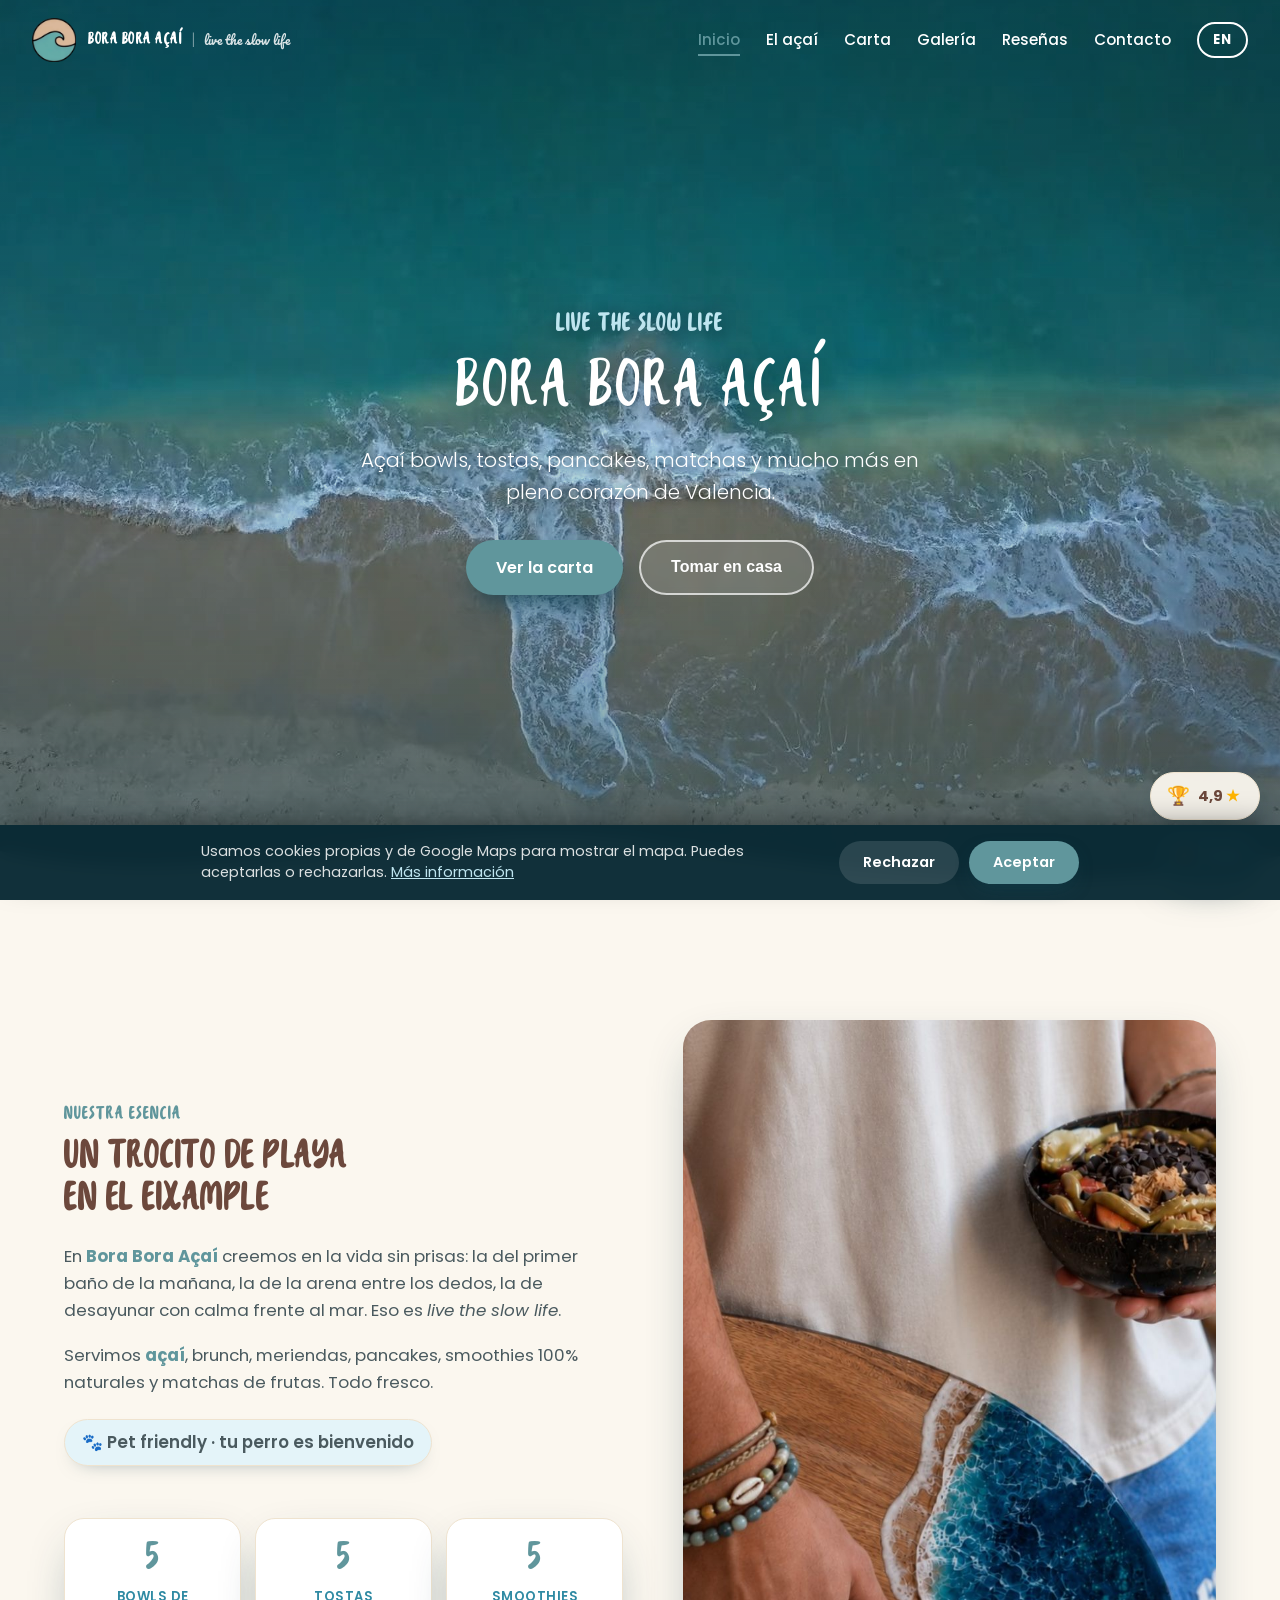
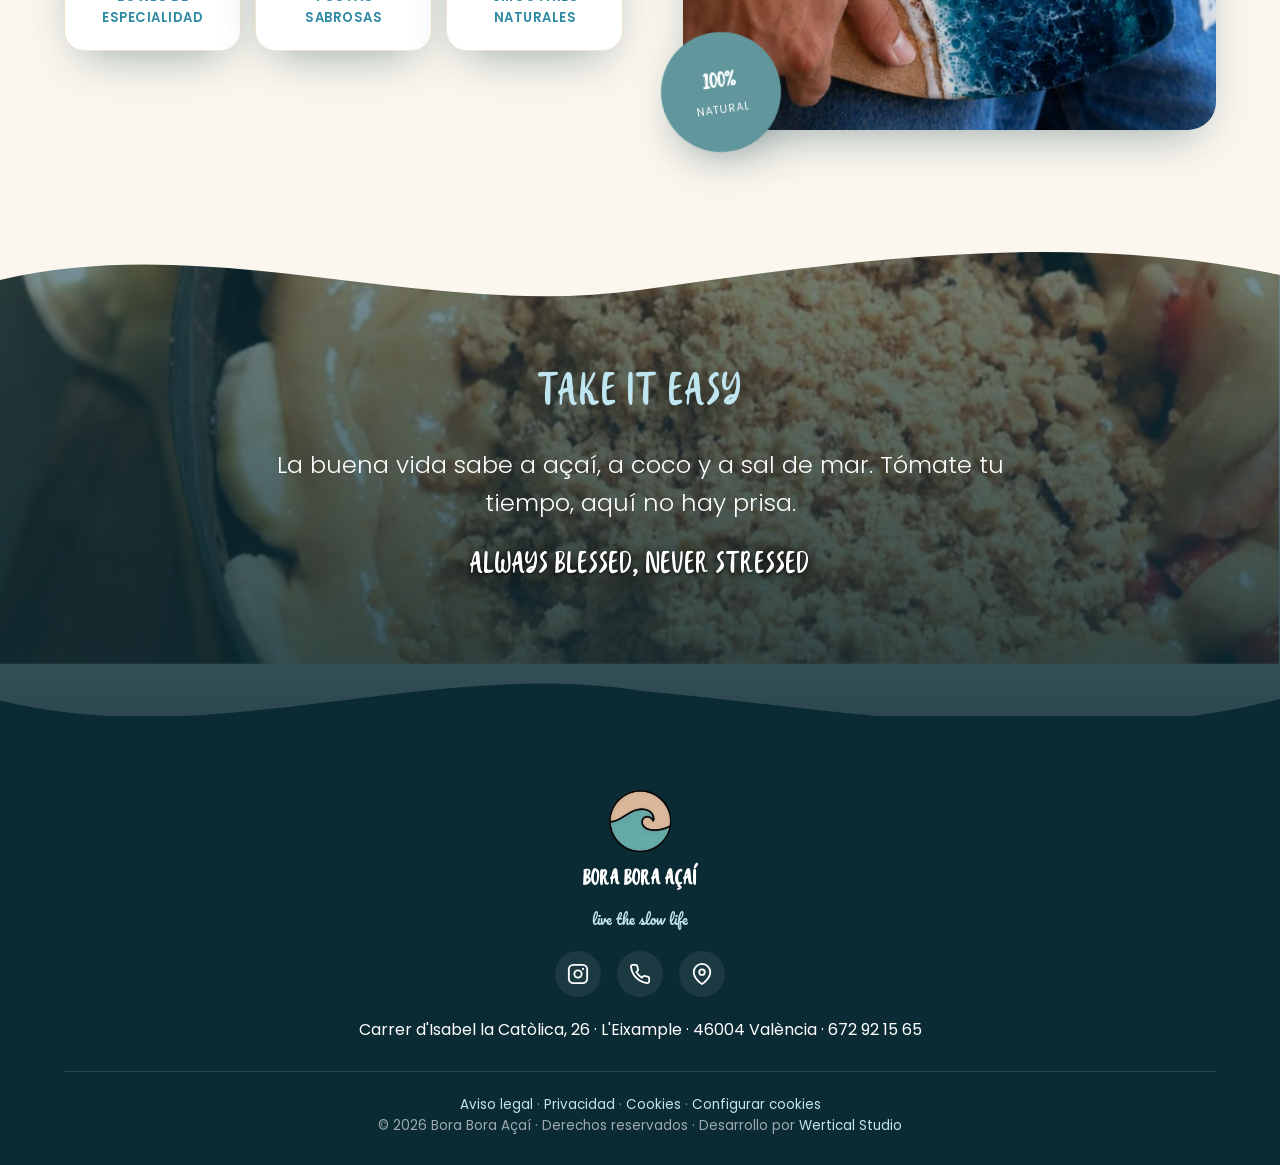
==== commit f69b46d7: "Quitar cartel abierto/cerrado, Dolce Vita, Brunch/Lunch, Chai Lattes y Poke - Eliminado el boton flo" ====
--- a/index.html
+++ b/index.html
@@ -392,7 +392,7 @@
 
 /* ---------- CAFÉ DESTACADO (Nápoles) ---------- */
 .coffee-note{display:flex;align-items:center;justify-content:center;gap:11px;flex-wrap:wrap;text-align:center;
-  color:var(--acai-brown);max-width:600px;margin:0 auto 30px;font-size:1rem;line-height:1.45}
+  color:var(--acai-brown);max-width:600px;margin:38px auto 30px;font-size:1rem;line-height:1.45}
 .coffee-note svg{width:26px;height:26px;flex:none;stroke:var(--acai-teal);fill:none;stroke-width:1.7;stroke-linecap:round;stroke-linejoin:round}
 .coffee-note strong{color:var(--acai-teal);font-weight:700}
 
@@ -629,39 +629,7 @@
 }
 .welcome-skip:hover{color:var(--ocean)}
 
-/* ---------- STATUS FAB (abierto/cerrado) ---------- */
-.status-fab{
-  position:fixed;left:20px;bottom:20px;z-index:1500;
-  display:flex;align-items:center;gap:11px;
-  background:rgba(251,247,239,.92);backdrop-filter:blur(10px);
-  border-radius:40px;padding:10px 20px 10px 15px;
-  box-shadow:0 16px 38px -14px rgba(15,58,71,.55);
-  border:1px solid var(--sand-deep);
-  text-decoration:none;color:var(--ocean);
-  transform:translateY(14px);opacity:0;transition:.45s cubic-bezier(.2,.7,.2,1);
-}
-.status-fab.ready{transform:none;opacity:1}
-.status-fab:hover{transform:translateY(-3px);box-shadow:0 22px 46px -16px rgba(15,58,71,.6)}
-.status-fab .dot{width:12px;height:12px;border-radius:50%;flex:none;position:relative}
-.status-fab .dot::after{content:"";position:absolute;inset:-5px;border-radius:50%;border:2px solid currentColor;opacity:.5;animation:fabPulse 2.2s infinite}
-@keyframes fabPulse{0%{transform:scale(.7);opacity:.6}70%{transform:scale(1.7);opacity:0}100%{opacity:0}}
-.status-fab.open .dot{background:#2bb673;color:#2bb673}
-.status-fab.closed .dot{background:var(--coral-deep);color:var(--coral-deep)}
-.status-fab.soon .dot{background:#f0b429;color:#f0b429}
-.status-fab .txt{display:flex;flex-direction:column;line-height:1.15}
-.status-fab .txt b{font-family:'Poppins',sans-serif;font-size:.92rem;font-weight:700}
-.status-fab.open .txt b{color:#1f8f57}
-.status-fab.closed .txt b{color:var(--coral-deep)}
-.status-fab.soon .txt b{color:#c98309}
-.status-fab .txt small{font-size:.72rem;color:var(--sea);font-weight:500}
-@media(max-width:480px){
-  .status-fab{left:14px;bottom:14px;padding:8px 16px 8px 12px;gap:9px}
-  .status-fab .txt b{font-size:.84rem}
-  .status-fab .txt small{font-size:.66rem}
-}
-
-/* Botones flotantes (estado · 4,9 · club) SOLO en la página de inicio */
-body:not([data-page="inicio"]) .status-fab,
+/* Botones flotantes (4,9 · club) SOLO en la página de inicio */
 body:not([data-page="inicio"]) .google-fab,
 body:not([data-page="inicio"]) .club-fab{display:none !important}
 
@@ -786,12 +754,6 @@
 </head>
 <body>
 
-<!-- STATUS FLOTANTE ABIERTO / CERRADO -->
-<a href="#contacto" class="status-fab" id="statusFab" aria-label="Horario">
-  <span class="dot"></span>
-  <span class="txt"><b class="st-title"></b><small class="st-sub"></small></span>
-</a>
-
 <!-- BOTÓN FLOTANTE · 4,9 ESTRELLAS EN GOOGLE -->
 <a href="https://www.google.com/maps/search/?api=1&query=Bora+Bora+Aça%C3%AD+Carrer+d'Isabel+la+Cat%C3%B2lica+26+Val%C3%A8ncia" target="_blank" rel="noopener" class="google-fab" aria-label="4,9 estrellas en Google Maps">
   <span class="trophy">🏆</span><span>4,9 <i>★</i></span>
@@ -988,8 +950,8 @@
       <button class="tab active" data-tab="bowls">Açaí Bowls</button>
       <button class="tab" data-tab="build" data-en="Build Your Bowl">Crea tu Bowl</button>
       <button class="tab" data-tab="tostas" data-en="Toasts">Tostas</button>
-      <button class="tab" data-tab="pancakes">Pancakes</button>
-      <button class="tab" data-tab="brunch">Brunch</button>
+      <button class="tab" data-tab="pancakes" data-en="Dolce Vita">Dolce Vita</button>
+      <button class="tab" data-tab="brunch" data-en="Brunch/Lunch">Brunch/Lunch</button>
       <button class="tab" data-tab="smoothies">Smoothies</button>
       <button class="tab" data-tab="matcha">Matcha</button>
       <button class="tab" data-tab="bebidas" data-en="Drinks">Bebidas</button>
@@ -1063,13 +1025,15 @@
       </div>
     </div>
 
-    <!-- PANCAKES -->
+    <!-- PANCAKES / DOLCE VITA -->
     <div class="panel" id="pancakes">
-      <p class="menu-price" data-en="9.90€">9,90€</p>
       <div class="carousel" data-carousel>
         <div class="carousel-track">
-          <article class="m-card"><div class="m-photo"><img src="assets/carta/nutellisima.jpg" alt="Pancakes Nutellisima" loading="lazy"></div><div class="m-body"><h3>Nutellisima</h3><p data-en="Banana, strawberries, Nutella and paçoca.">Banana, fresas, nutella y paçoca.</p></div></article>
-          <article class="m-card"><div class="m-photo"><img src="assets/carta/boomboom.jpg" alt="Pancakes Boom Boom" loading="lazy"></div><div class="m-body"><h3>Boom Boom</h3><p data-en="Banana, blueberries, Kinder cream and chocolate chips.">Banana, arándanos, crema Kinder y chocolate chips.</p></div></article>
+          <article class="m-card"><div class="m-photo"><img src="assets/carta/nutellisima.jpg" alt="Pancakes Nutellisima" loading="lazy"></div><div class="m-body"><h3>Nutellisima</h3><p data-en="Banana, strawberries, Nutella and paçoca.">Banana, fresas, nutella y paçoca.</p><p class="m-price">9,90€</p></div></article>
+          <article class="m-card"><div class="m-photo"><img src="assets/carta/boomboom.jpg" alt="Pancakes Boom Boom" loading="lazy"></div><div class="m-body"><h3>Boom Boom</h3><p data-en="Banana, blueberries, Kinder cream and chocolate chips.">Banana, arándanos, crema Kinder y chocolate chips.</p><p class="m-price">9,90€</p></div></article>
+          <article class="m-card"><div class="m-photo"><img src="assets/carta/gofre-pistachio.jpg" alt="Gofre Pistachio Match" loading="lazy"></div><div class="m-body"><h3>Gofre Pistachio Match</h3><p data-en="2 Belgian waffles topped with strawberries, blueberries, pistachio cream, Maria biscuit and condensed milk.">Base de 2 gofres belgas decorados con fresas, arándanos, crema de pistacho, galleta María y leche condensada.</p><p class="m-price">7,90€</p></div></article>
+          <article class="m-card"><div class="m-photo"><img src="assets/carta/gofre-bananutty.jpg" alt="Gofre Bananutty" loading="lazy"></div><div class="m-body"><h3>Gofre Bananutty</h3><p data-en="2 Belgian waffles topped with banana, Nutella, roasted peanut cream and paçoca.">Base de 2 gofres belgas decorados con banana, Nutella, crema de cacahuetes tostados y paçoca.</p><p class="m-price">7,90€</p></div></article>
+          <article class="m-card"><div class="m-photo"><img src="assets/carta/tarta-queso.jpg" alt="Tarta de queso" loading="lazy"></div><div class="m-body"><h3>Tarta de queso</h3><p data-en="Choose your topping: Nutella, Kinder, pistachio, dulce de leche or condensed milk.">Elige tu topping: Nutella, Kinder, pistacho, dulce de leche o leche condensada.</p><p class="m-price">4,90€</p></div></article>
         </div>
       </div>
     </div>
@@ -1086,6 +1050,11 @@
           <h3>Brunch Bora Bora Lite</h3>
           <p data-en="Toast · Pancakes<br>Coffee · Tea<br>Size S açaí">Tosta · Pancakes<br>Café · Infusión<br>Açaí talla S</p>
           <p class="menu-price" style="margin:12px 0 0">16,90€</p>
+        </div>
+        <div class="card reveal" style="text-align:center">
+          <h3>Bora Bora Lunch</h3>
+          <p data-en="Bora Bora Poke · 1 drink · Size S açaí">Bora Bora Poke · 1 bebida · Açaí talla S</p>
+          <p class="menu-price" style="margin:12px 0 0">17,90€</p>
         </div>
       </div>
       <p class="note" style="text-align:center;margin-top:18px" data-en="Matcha is a 1€ supplement.">El matcha supone un suplemento de 1€.</p>
@@ -1153,29 +1122,28 @@
         <div class="price-row"><span class="nm" data-en="Creamy toffee coffee">Creamy toffee coffee</span><span class="dots"></span><span class="pr">3,90€</span></div>
         <div class="price-row"><span class="nm" data-en="Ice latte">Ice latte</span><span class="dots"></span><span class="pr">3,90€</span></div>
         <div class="price-row"><span class="nm" data-en="Mineral water">Agua mineral</span><span class="dots"></span><span class="pr">1,50€</span></div>
+        <div class="price-row"><span class="nm" data-en="Chai Latte Spiced">Chai Latte Spiced</span><span class="dots"></span><span class="pr">3,50€</span></div>
+        <div class="price-row"><span class="nm" data-en="Chai Latte Vanilla">Chai Latte Vainilla</span><span class="dots"></span><span class="pr">3,50€</span></div>
+        <div class="price-row"><span class="nm" data-en="Chai Latte Choco">Chai Latte Choco</span><span class="dots"></span><span class="pr">3,50€</span></div>
+        <div class="price-row"><span class="nm" data-en="Chai Latte Coffee">Chai Latte Café</span><span class="dots"></span><span class="pr">3,50€</span></div>
       </div>
       <p class="note" style="text-align:center;margin-top:22px" data-en="Oat milk supplement: 0,30€.">Suplemento de leche de avena: 0,30€.</p>
     </div>
 
     <!-- EXTRAS -->
     <div class="panel" id="extras">
-      <div style="max-width:320px;margin:0 auto">
-        <article class="m-card">
-          <div class="m-photo"><img src="assets/carta/pan-quesito.jpg" alt="Pan de quesito" loading="lazy"></div>
-          <div class="m-body">
-            <h3>Pan de quesito</h3>
-            <p data-en="5 pieces">5 unidades</p>
-            <p class="m-price">5,90€</p>
-          </div>
-        </article>
-      </div>
-      <p class="note" style="text-align:center;margin-top:18px" data-en="*Gluten free. Baked fresh to order, 10 min wait.">*Sin gluten. Horneado al momento, 10 min de espera.</p>
+      <div class="carousel" data-carousel>
+        <div class="carousel-track">
+          <article class="m-card"><div class="m-photo"><img src="assets/carta/pan-quesito.jpg" alt="Pan de quesito" loading="lazy"></div><div class="m-body"><h3>Pan de quesito</h3><p data-en="5 pieces">5 unidades</p><p class="m-price">5,90€</p><p style="font-size:.78rem;color:var(--sea);font-style:italic;margin-top:10px" data-en="*Gluten free. Baked fresh to order, 10 min wait.">*Sin gluten. Horneado al momento, 10 min de espera.</p></div></article>
+          <article class="m-card"><div class="m-photo"><img src="assets/carta/poke.jpg" alt="Bora Bora Poke" loading="lazy"></div><div class="m-body"><h3>Bora Bora Poke</h3><p data-en="Sushi rice, diced salmon, sliced avocado, mango, crunchy onion, chive sprouts, seeds and ponzu sauce.">Arroz sushi, salmón en dados, aguacate laminado, mango, cebolla crunchy, brotes de cebollino, semillas y salsa ponzu.</p><p class="m-price">12,90€</p></div></article>
+        </div>
+      </div>
     </div>
 
     <!-- ALÉRGENOS (fijo, debajo de las categorías, plegado por defecto) -->
     <details class="allergy-block">
       <summary class="allergy-h" data-en="Allergens">Alérgenos</summary>
-      <p class="allergy-sub" data-en="Açaí bowls, toasts, pancakes, smoothies, matcha and extras">Açaís, tostas, pancakes, smoothies, matcha y extras</p>
+      <p class="allergy-sub" data-en="Açaí bowls, toasts, Dolce Vita, smoothies, matcha and extras">Açaís, tostas, Dolce Vita, smoothies, matcha y extras</p>
       <div class="allergy-wrap">
         <table class="allergy-table">
           <thead>
@@ -1199,9 +1167,12 @@
             <tr><td>Salmon Passion</td><td class="dot">●</td><td></td><td></td><td></td><td></td><td></td><td class="dot">●</td><td class="dot">●</td></tr>
             <tr><td>La Tomatina</td><td class="dot">●</td><td></td><td></td><td></td><td></td><td></td><td></td><td></td></tr>
 
-            <tr class="sec"><td colspan="9">Pancakes</td></tr>
+            <tr class="sec"><td colspan="9" data-en="Dolce Vita">Dolce Vita</td></tr>
             <tr><td>Nutellísima</td><td class="dot">●</td><td class="dot">●</td><td class="dot">●</td><td class="dot">●</td><td class="dot">●</td><td class="dot">●</td><td></td><td></td></tr>
             <tr><td>Boom Boom</td><td class="dot">●</td><td class="dot">●</td><td></td><td class="dot">●</td><td class="dot">●</td><td class="dot">●</td><td></td><td></td></tr>
+            <tr><td>Gofre Pistachio Match</td><td class="dot">●</td><td class="dot">●</td><td></td><td class="dot">●</td><td class="dot">●</td><td class="dot">●</td><td></td><td></td></tr>
+            <tr><td>Gofre Bananutty</td><td class="dot">●</td><td class="dot">●</td><td class="dot">●</td><td class="dot">●</td><td class="dot">●</td><td class="dot">●</td><td></td><td></td></tr>
+            <tr><td>Tarta de queso</td><td class="dot">●</td><td class="dot">●</td><td></td><td class="dot">●</td><td class="dot">●</td><td class="dot">●</td><td></td><td></td></tr>
 
             <tr class="sec"><td colspan="9">Smoothies</td></tr>
             <tr><td>Revita</td><td></td><td></td><td></td><td></td><td></td><td></td><td class="none" data-en="allergen-free">sin alérgenos</td><td></td></tr>
@@ -1216,6 +1187,7 @@
 
             <tr class="sec"><td colspan="9" data-en="Extras">Extras</td></tr>
             <tr><td>Pan de quesito</td><td></td><td class="dot">●</td><td></td><td></td><td></td><td></td><td></td><td></td></tr>
+            <tr><td>Bora Bora Poke</td><td class="dot">●</td><td></td><td></td><td></td><td class="dot">●</td><td></td><td class="dot">●</td><td class="dot">●</td></tr>
           </tbody>
         </table>
       </div>
@@ -1228,8 +1200,10 @@
       <p class="allergy-note" data-en="Milk chocolate drops: dairy and soy.">Gotas de chocolate con leche: lácteos y soja.</p>
       <p class="allergy-note" data-en="Vanilla protein (25g): may contain milk and soy.">Proteína vainilla (25g): puede contener leche y soja.</p>
       <p class="allergy-note" data-en="Toasts made with sourdough bread (gluten).">Tostas con pan de hogaza (gluten).</p>
-      <p class="allergy-note" data-en="Pancakes: batter with gluten, egg and milk.">Pancakes: masa con gluten, huevo y leche.</p>
+      <p class="allergy-note" data-en="Pancakes and waffles: batter with gluten, egg and milk.">Pancakes y gofres: masa con gluten, huevo y leche.</p>
+      <p class="allergy-note" data-en="Cheesecake (base): gluten, egg and milk; tree nuts and soy depending on the topping (Nutella, Kinder or pistachio).">Tarta de queso (base): gluten, huevo y leche; frutos de cáscara y soja según el topping (Nutella, Kinder o pistacho).</p>
       <p class="allergy-note" data-en="Pan de quesito: gluten free.">Pan de quesito: sin gluten.</p>
+      <p class="allergy-note" data-en="Poke: ponzu sauce with gluten and soy; crunchy onion with gluten; seed mix with sesame.">Poke: salsa ponzu con gluten y soja; cebolla crunchy con gluten; mix de semillas con sésamo.</p>
     </details>
 
   </div>
@@ -1455,63 +1429,9 @@
   document.documentElement.lang = l;
   langBtn.textContent = (l === 'en') ? 'ES' : 'EN';
   lang = l;
-  renderStatus(l);
 }
 langBtn.addEventListener('click', () => applyLang(lang === 'es' ? 'en' : 'es'));
 
-// ---------- ESTADO ABIERTO / CERRADO ----------
-// minutos desde medianoche; [apertura, cierre] o null = cerrado
-const schedule = {
-  0:[570,1230], // Domingo  9:30–20:30
-  1:null,       // Lunes    cerrado
-  2:[570,1230], // Martes
-  3:[570,1230], // Miércoles
-  4:[570,1230], // Jueves
-  5:[570,1230], // Viernes
-  6:[570,1230]  // Sábado
-};
-const dayNames = {
-  es:['el domingo','el lunes','el martes','el miércoles','el jueves','el viernes','el sábado'],
-  en:['Sunday','Monday','Tuesday','Wednesday','Thursday','Friday','Saturday']
-};
-const fmtHM = m => Math.floor(m/60) + ':' + (m%60<10?'0':'') + (m%60);
-const statusFab = document.getElementById('statusFab');
-function renderStatus(l){
-  const now = new Date();
-  const day = now.getDay();
-  const mins = now.getHours()*60 + now.getMinutes();
-  const today = schedule[day];
-  const isOpen = !!today && mins >= today[0] && mins < today[1];
-  let soon = false;          // abre/cierra en menos de 1h → aviso ámbar
-  let title, sub;
-  if (isOpen){
-    soon = (today[1] - mins) <= 60;
-    title = soon ? (l === 'en' ? 'Closing soon' : 'Cierra pronto') : (l === 'en' ? 'Open now' : 'Abierto ahora');
-    sub   = (l === 'en') ? 'Closes at ' + fmtHM(today[1]) : 'Cierra a las ' + fmtHM(today[1]);
-  } else {
-    let d = day, addDays = 0, openMin = null;
-    if (today && mins < today[0]){ openMin = today[0]; }       // abre hoy más tarde
-    else {
-      for (let i = 1; i <= 7; i++){
-        const nd = (day + i) % 7;
-        if (schedule[nd]){ addDays = i; openMin = schedule[nd][0]; d = nd; break; }
-      }
-    }
-    if (addDays === 0) soon = (openMin - mins) <= 60;          // abre hoy en menos de 1h
-    title = soon ? (l === 'en' ? 'Opening soon' : 'Abre pronto') : (l === 'en' ? 'Closed now' : 'Cerrado ahora');
-    if (addDays === 0)       sub = (l === 'en') ? 'Opens today at ' + fmtHM(openMin)     : 'Abre hoy a las ' + fmtHM(openMin);
-    else if (addDays === 1)  sub = (l === 'en') ? 'Opens tomorrow at ' + fmtHM(openMin)  : 'Abre mañana a las ' + fmtHM(openMin);
-    else                     sub = (l === 'en') ? 'Opens ' + dayNames.en[d] + ' at ' + fmtHM(openMin) : 'Abre ' + dayNames.es[d] + ' a las ' + fmtHM(openMin);
-  }
-  statusFab.classList.toggle('open', isOpen && !soon);
-  statusFab.classList.toggle('closed', !isOpen && !soon);
-  statusFab.classList.toggle('soon', soon);
-  statusFab.querySelector('.st-title').textContent = title;
-  statusFab.querySelector('.st-sub').textContent = sub;
-  statusFab.classList.add('ready');
-}
-renderStatus(lang);
-setInterval(() => renderStatus(lang), 60000);
 
 // ---------- MODAL PEDIR A CASA (Glovo / Uber Eats) ----------
 const orderModal = document.getElementById('orderModal');
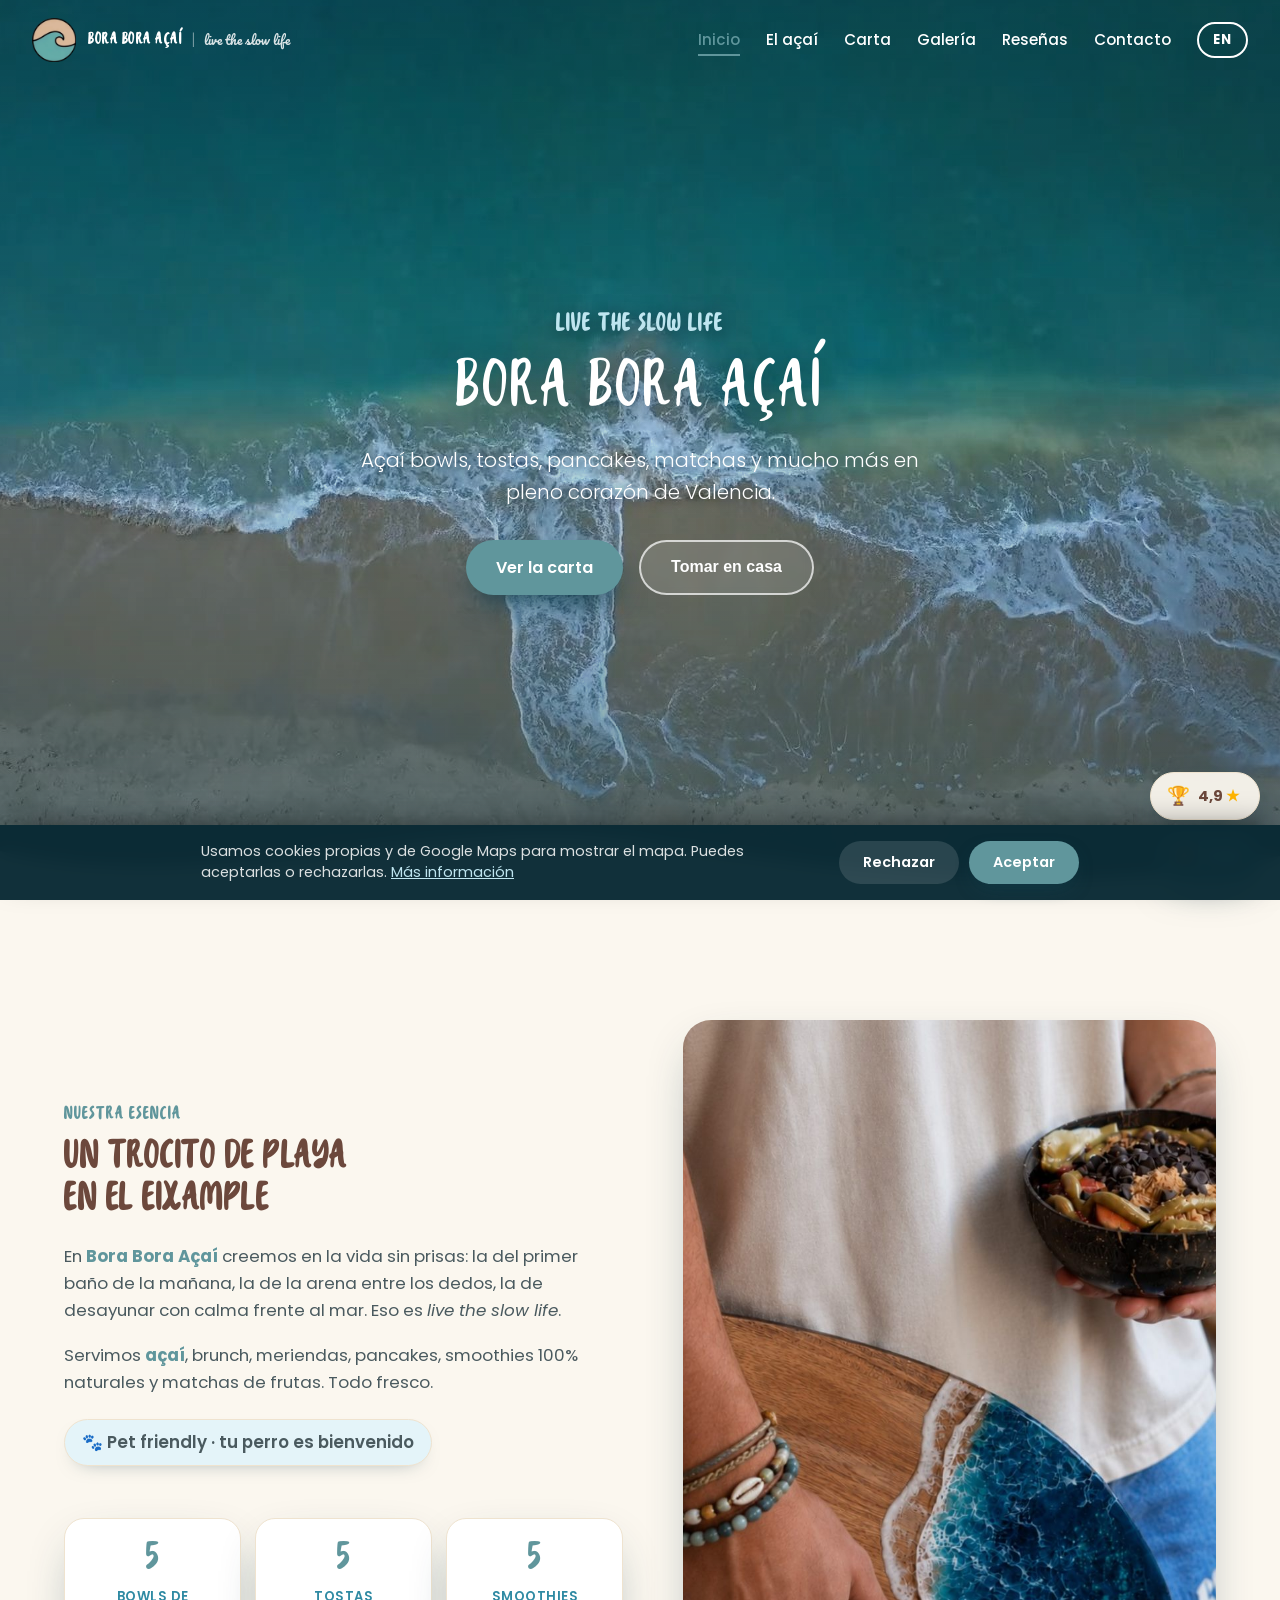
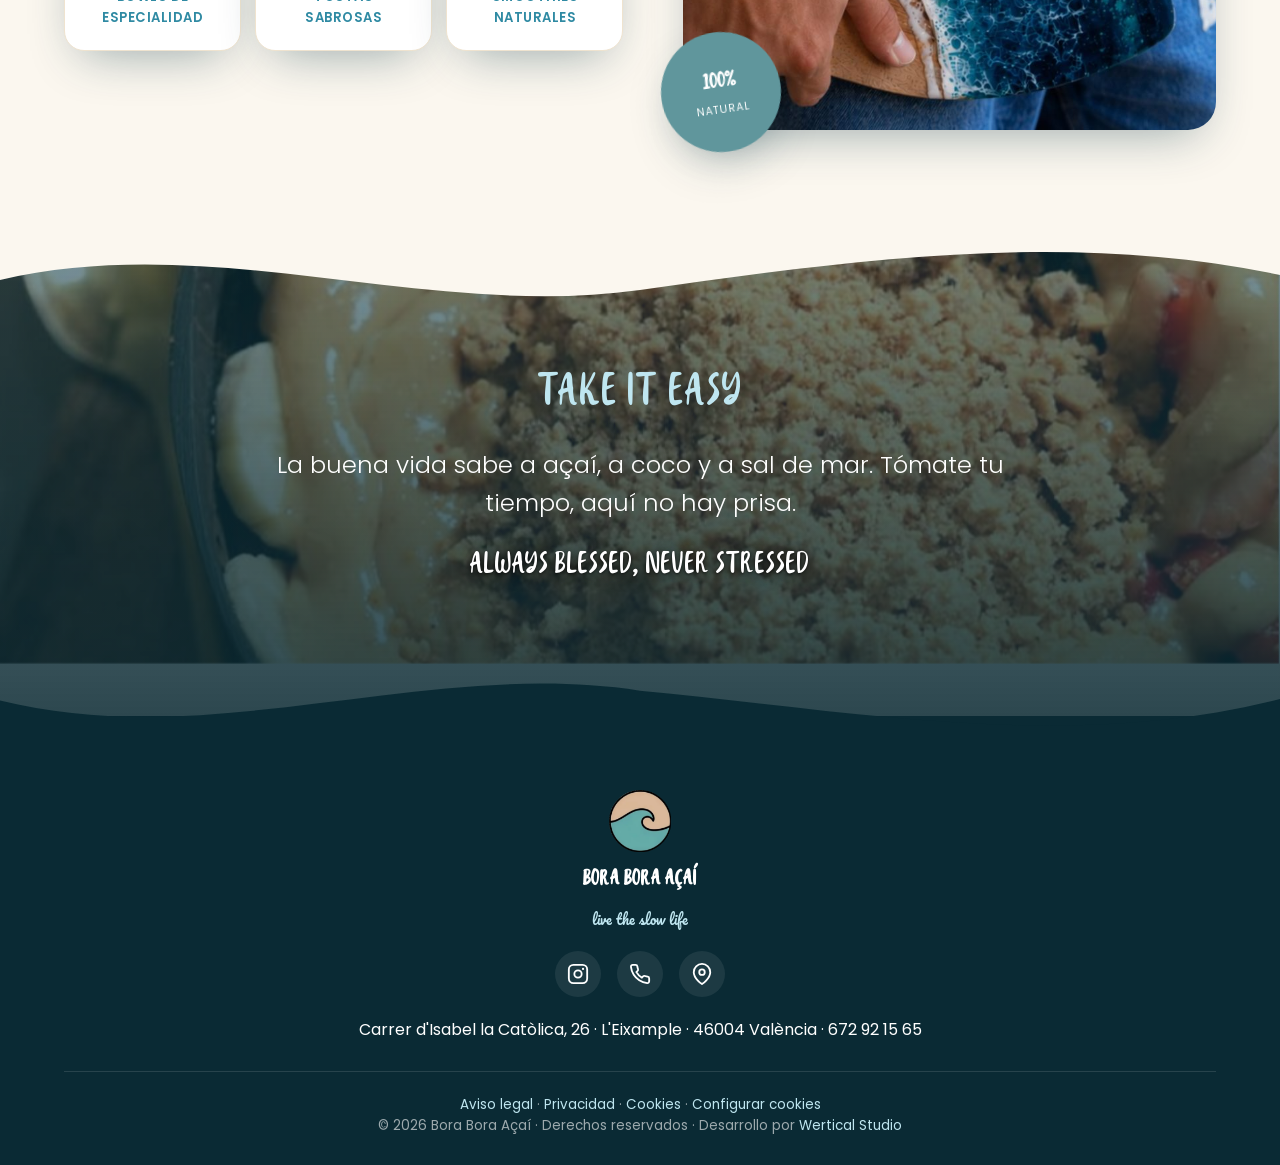
==== commit 12e2c88a: "Anadir opcion de tarta de queso en Bora Bora Lunch Co-Authored-By: Claude Sonnet 5 <noreply@anthropi" ====
--- a/index.html
+++ b/index.html
@@ -1053,7 +1053,7 @@
         </div>
         <div class="card reveal" style="text-align:center">
           <h3>Bora Bora Lunch</h3>
-          <p data-en="Bora Bora Poke · 1 drink · Size S açaí">Bora Bora Poke · 1 bebida · Açaí talla S</p>
+          <p data-en="Bora Bora Poke · 1 drink · Size S açaí (or cheesecake)">Bora Bora Poke · 1 bebida · Açaí talla S (o tarta de queso)</p>
           <p class="menu-price" style="margin:12px 0 0">17,90€</p>
         </div>
       </div>
@@ -1132,7 +1132,7 @@
 
     <!-- EXTRAS -->
     <div class="panel" id="extras">
-      <div class="carousel" data-carousel>
+      <div class="carousel static">
         <div class="carousel-track">
           <article class="m-card"><div class="m-photo"><img src="assets/carta/pan-quesito.jpg" alt="Pan de quesito" loading="lazy"></div><div class="m-body"><h3>Pan de quesito</h3><p data-en="5 pieces">5 unidades</p><p class="m-price">5,90€</p><p style="font-size:.78rem;color:var(--sea);font-style:italic;margin-top:10px" data-en="*Gluten free. Baked fresh to order, 10 min wait.">*Sin gluten. Horneado al momento, 10 min de espera.</p></div></article>
           <article class="m-card"><div class="m-photo"><img src="assets/carta/poke.jpg" alt="Bora Bora Poke" loading="lazy"></div><div class="m-body"><h3>Bora Bora Poke</h3><p data-en="Sushi rice, diced salmon, sliced avocado, mango, crunchy onion, chive sprouts, seeds and ponzu sauce.">Arroz sushi, salmón en dados, aguacate laminado, mango, cebolla crunchy, brotes de cebollino, semillas y salsa ponzu.</p><p class="m-price">12,90€</p></div></article>
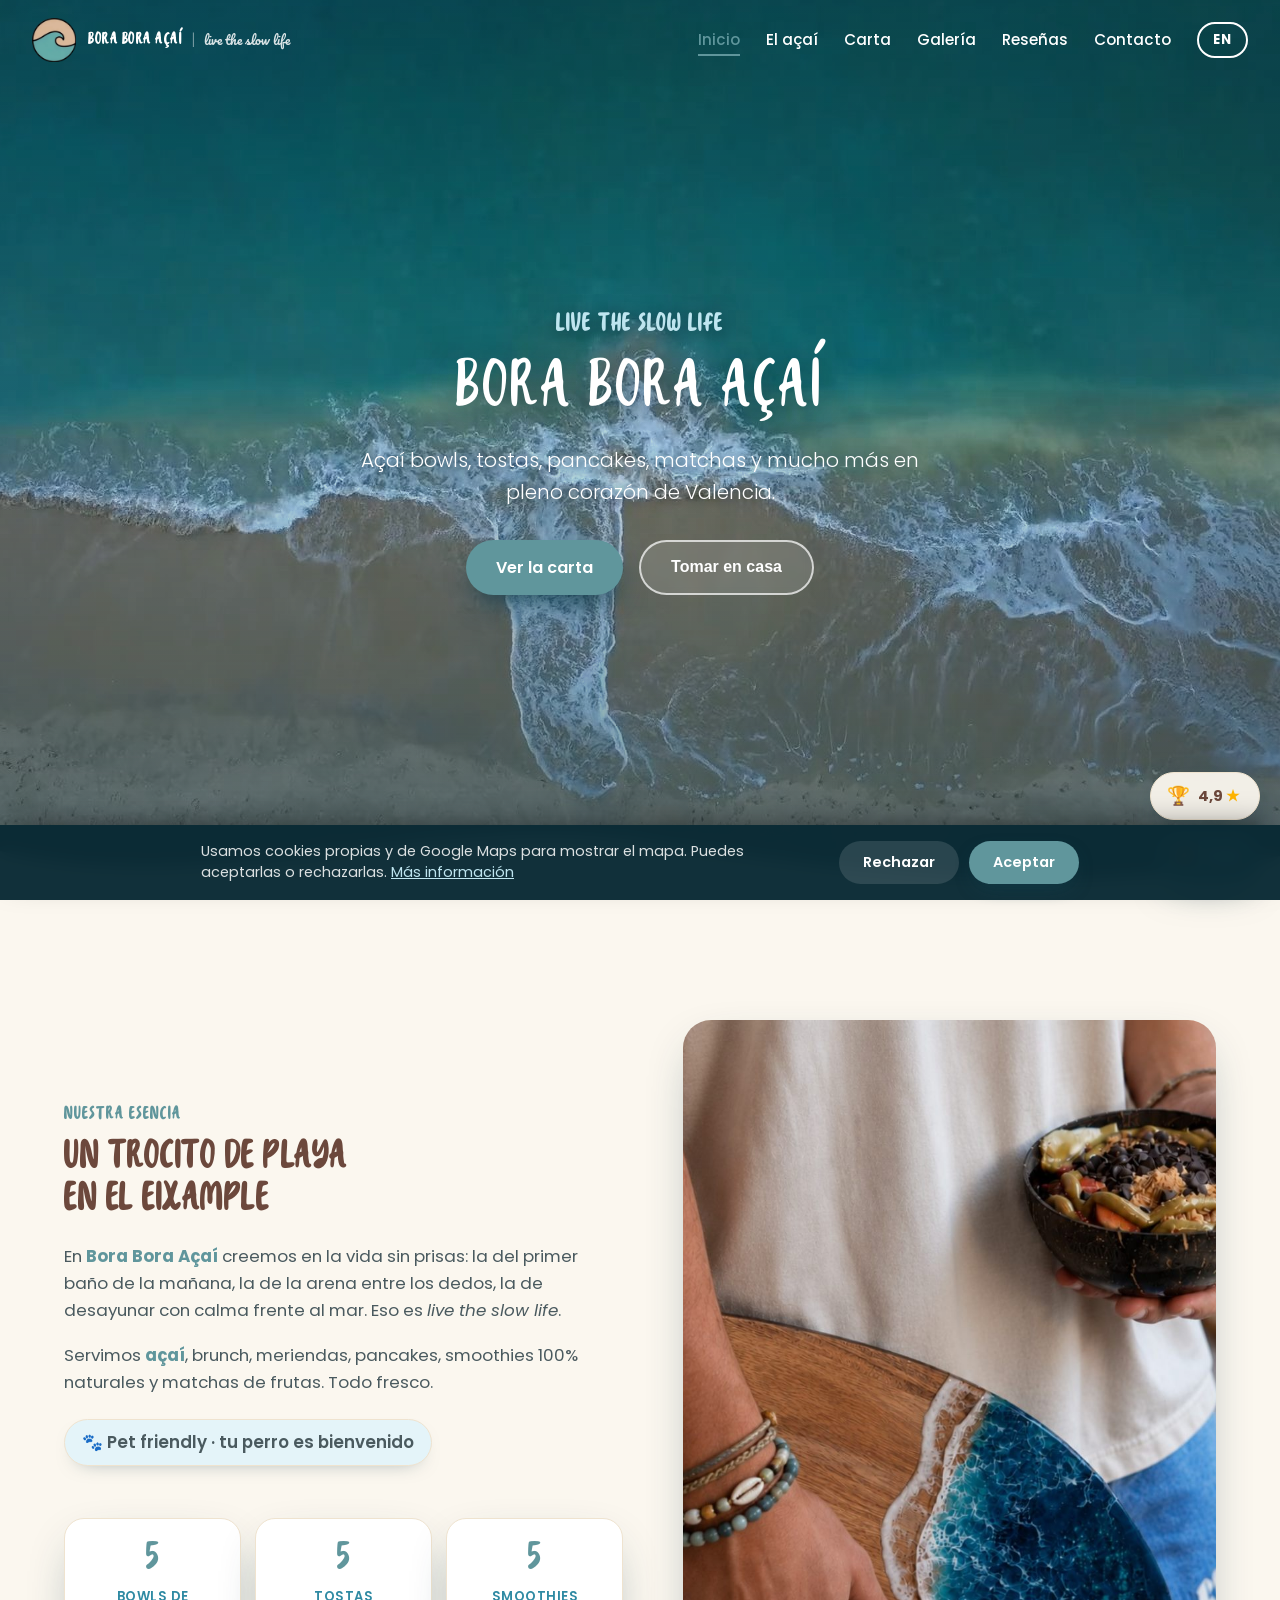
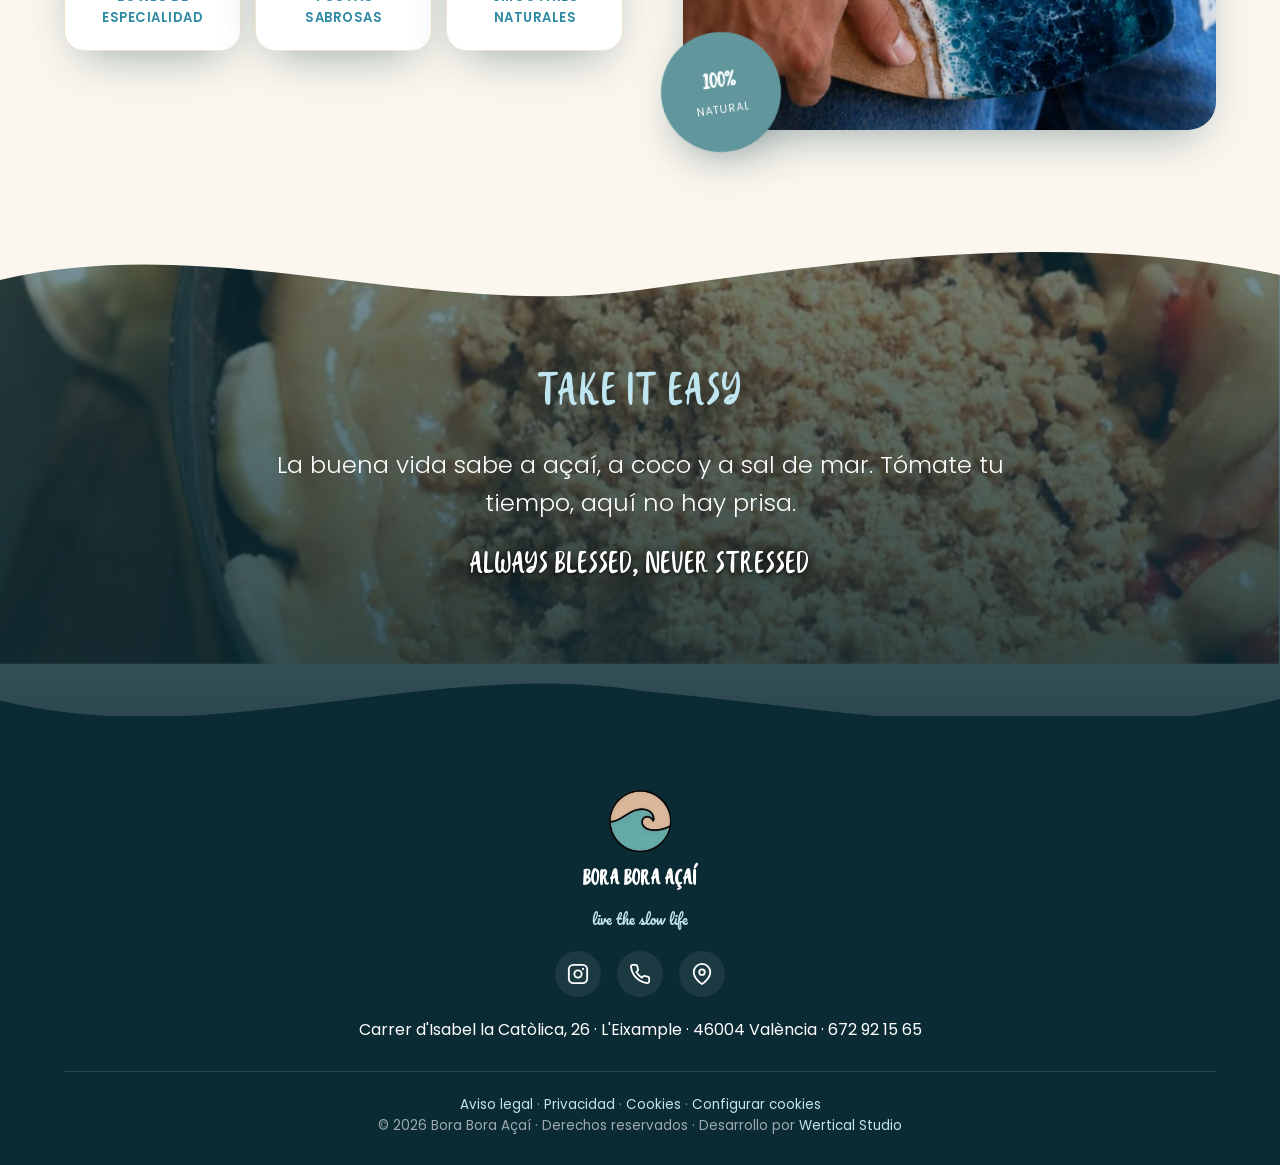
==== commit dcf4e496: "Anadir (Tamano unico) en la descripcion del Poke Co-Authored-By: Claude Sonnet 5 <noreply@anthropic." ====
--- a/index.html
+++ b/index.html
@@ -1135,7 +1135,7 @@
       <div class="carousel static">
         <div class="carousel-track">
           <article class="m-card"><div class="m-photo"><img src="assets/carta/pan-quesito.jpg" alt="Pan de quesito" loading="lazy"></div><div class="m-body"><h3>Pan de quesito</h3><p data-en="5 pieces">5 unidades</p><p class="m-price">5,90€</p><p style="font-size:.78rem;color:var(--sea);font-style:italic;margin-top:10px" data-en="*Gluten free. Baked fresh to order, 10 min wait.">*Sin gluten. Horneado al momento, 10 min de espera.</p></div></article>
-          <article class="m-card"><div class="m-photo"><img src="assets/carta/poke.jpg" alt="Bora Bora Poke" loading="lazy"></div><div class="m-body"><h3>Bora Bora Poke</h3><p data-en="Sushi rice, diced salmon, sliced avocado, mango, crunchy onion, chive sprouts, seeds and ponzu sauce.">Arroz sushi, salmón en dados, aguacate laminado, mango, cebolla crunchy, brotes de cebollino, semillas y salsa ponzu.</p><p class="m-price">12,90€</p></div></article>
+          <article class="m-card"><div class="m-photo"><img src="assets/carta/poke.jpg" alt="Bora Bora Poke" loading="lazy"></div><div class="m-body"><h3>Bora Bora Poke</h3><p data-en="Sushi rice, diced salmon, sliced avocado, mango, crunchy onion, chive sprouts, seeds and ponzu sauce. (Single size)">Arroz sushi, salmón en dados, aguacate laminado, mango, cebolla crunchy, brotes de cebollino, semillas y salsa ponzu. (Tamaño único)</p><p class="m-price">12,90€</p></div></article>
         </div>
       </div>
     </div>
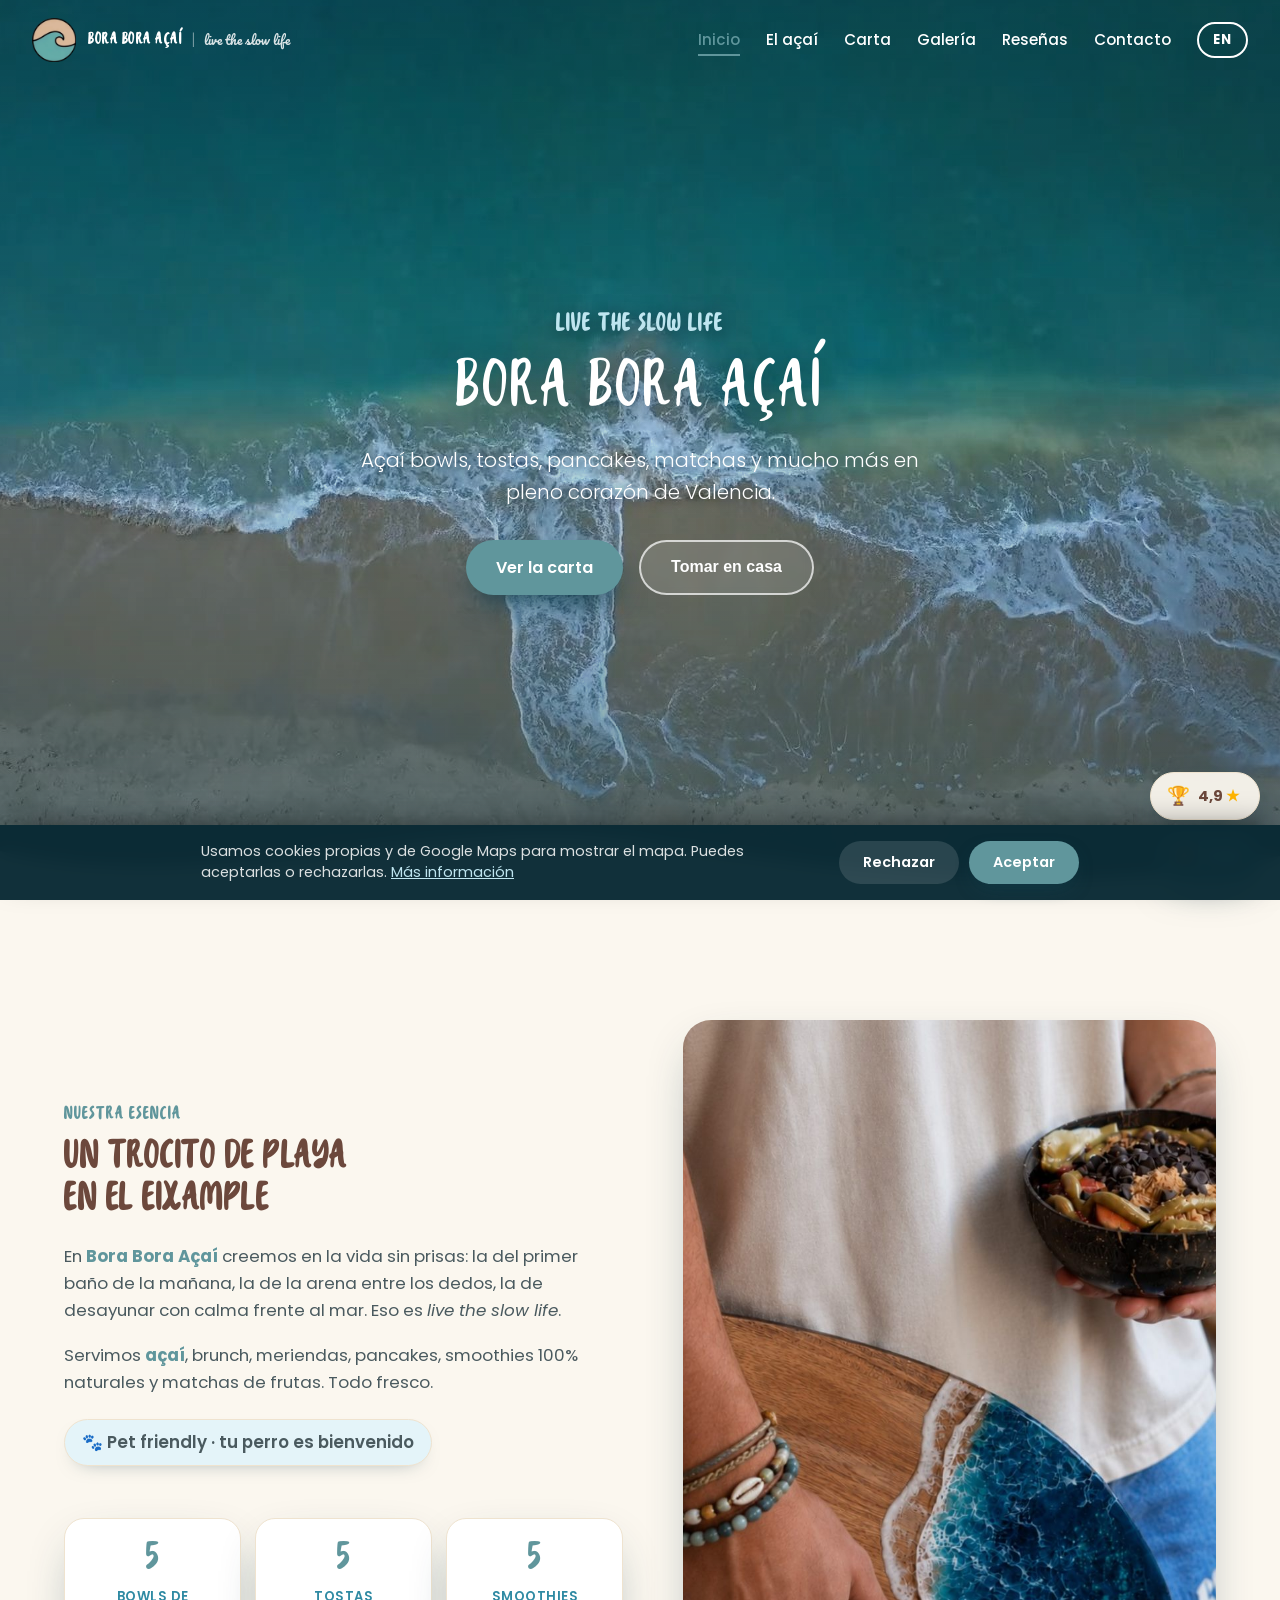
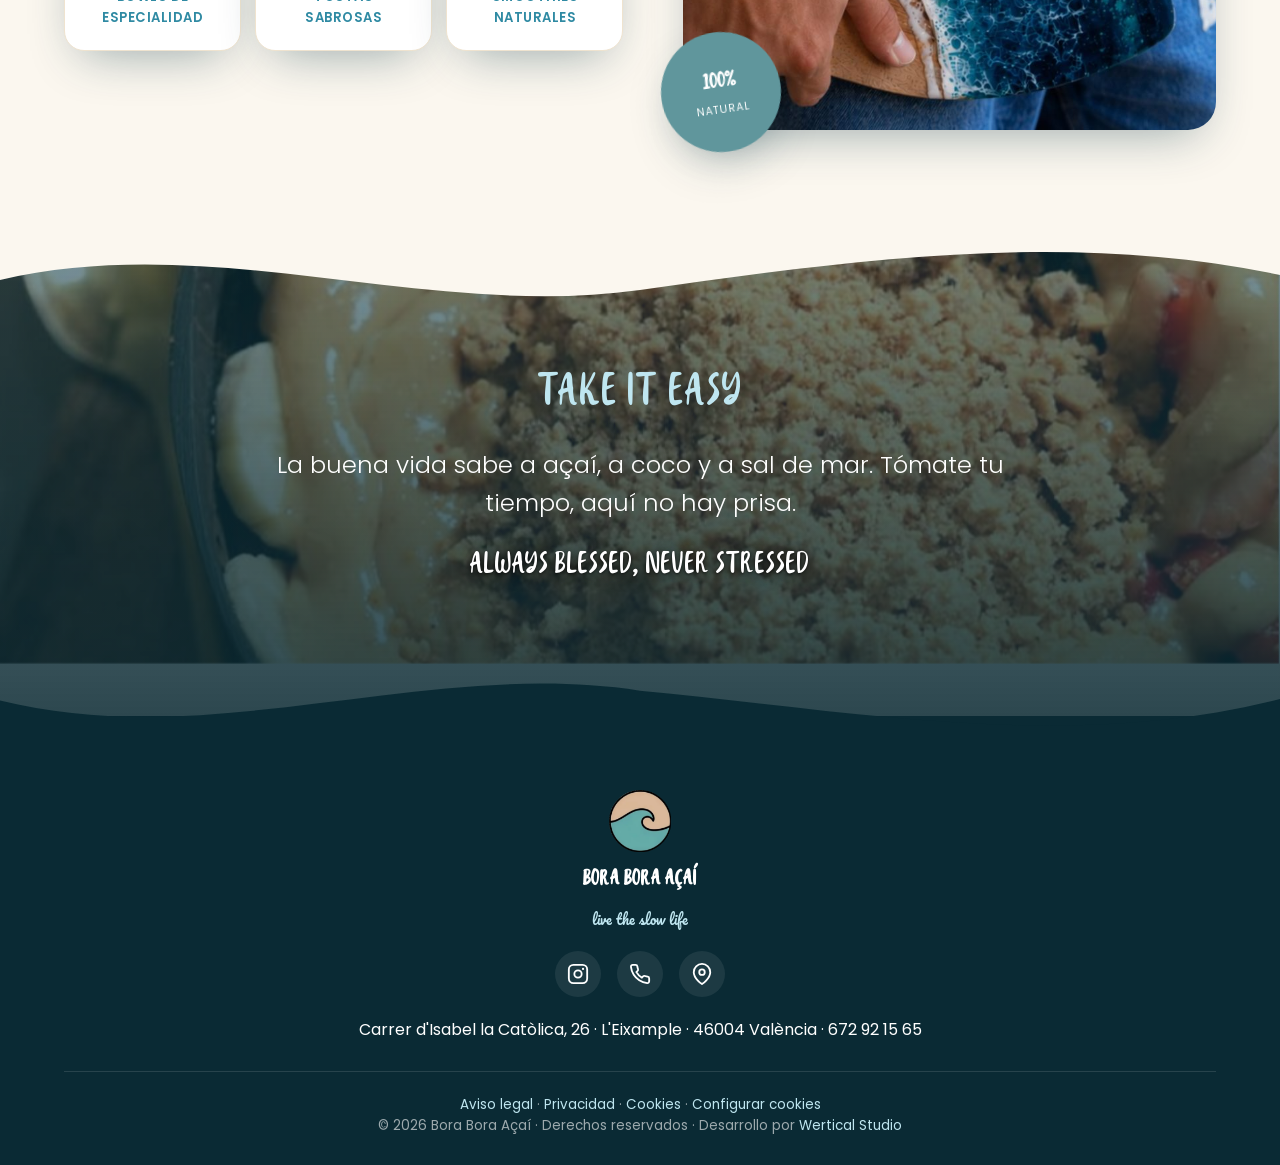
==== commit 045b6c47: "Mostrar tamano unico del Poke como nota con asterisco, igual que pan de quesito Co-Authored-By: Clau" ====
--- a/index.html
+++ b/index.html
@@ -1135,7 +1135,7 @@
       <div class="carousel static">
         <div class="carousel-track">
           <article class="m-card"><div class="m-photo"><img src="assets/carta/pan-quesito.jpg" alt="Pan de quesito" loading="lazy"></div><div class="m-body"><h3>Pan de quesito</h3><p data-en="5 pieces">5 unidades</p><p class="m-price">5,90€</p><p style="font-size:.78rem;color:var(--sea);font-style:italic;margin-top:10px" data-en="*Gluten free. Baked fresh to order, 10 min wait.">*Sin gluten. Horneado al momento, 10 min de espera.</p></div></article>
-          <article class="m-card"><div class="m-photo"><img src="assets/carta/poke.jpg" alt="Bora Bora Poke" loading="lazy"></div><div class="m-body"><h3>Bora Bora Poke</h3><p data-en="Sushi rice, diced salmon, sliced avocado, mango, crunchy onion, chive sprouts, seeds and ponzu sauce. (Single size)">Arroz sushi, salmón en dados, aguacate laminado, mango, cebolla crunchy, brotes de cebollino, semillas y salsa ponzu. (Tamaño único)</p><p class="m-price">12,90€</p></div></article>
+          <article class="m-card"><div class="m-photo"><img src="assets/carta/poke.jpg" alt="Bora Bora Poke" loading="lazy"></div><div class="m-body"><h3>Bora Bora Poke</h3><p data-en="Sushi rice, diced salmon, sliced avocado, mango, crunchy onion, chive sprouts, seeds and ponzu sauce.">Arroz sushi, salmón en dados, aguacate laminado, mango, cebolla crunchy, brotes de cebollino, semillas y salsa ponzu.</p><p class="m-price">12,90€</p><p style="font-size:.78rem;color:var(--sea);font-style:italic;margin-top:10px" data-en="*Single size.">*Tamaño único.</p></div></article>
         </div>
       </div>
     </div>
